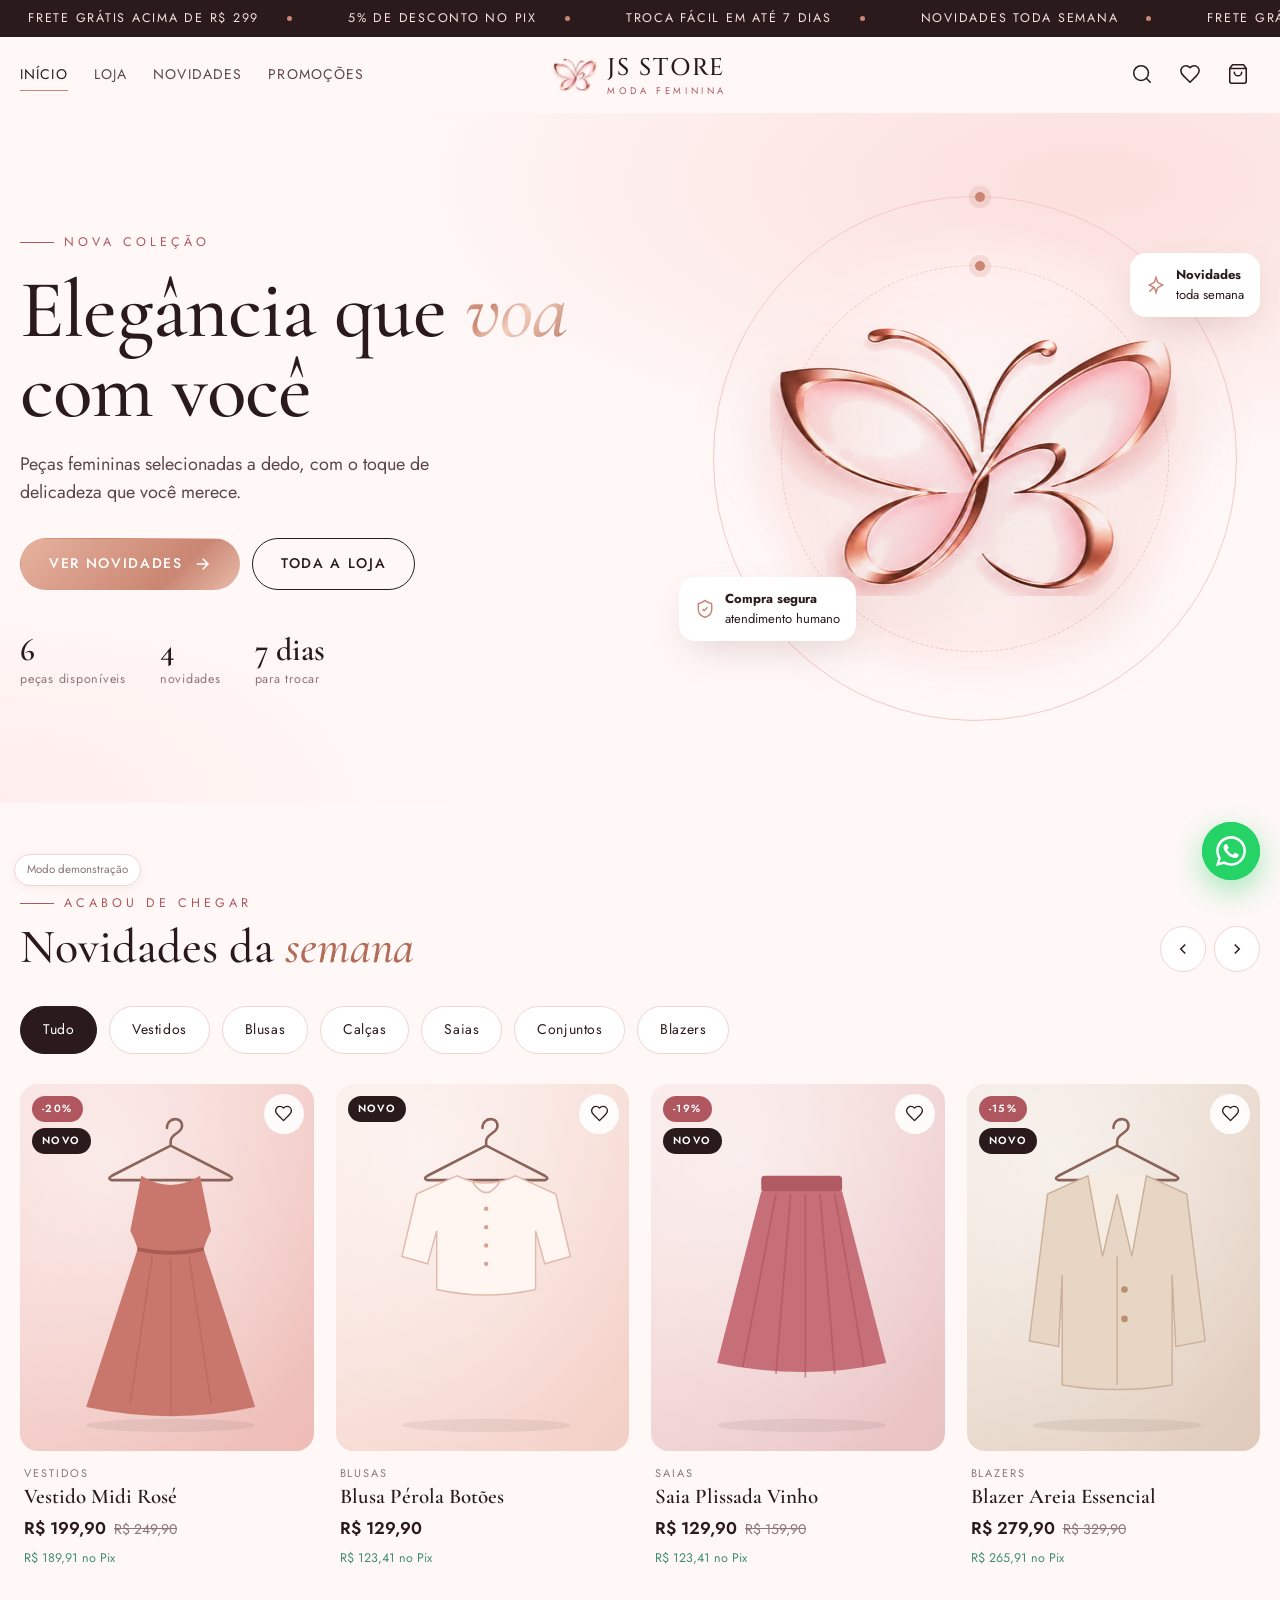
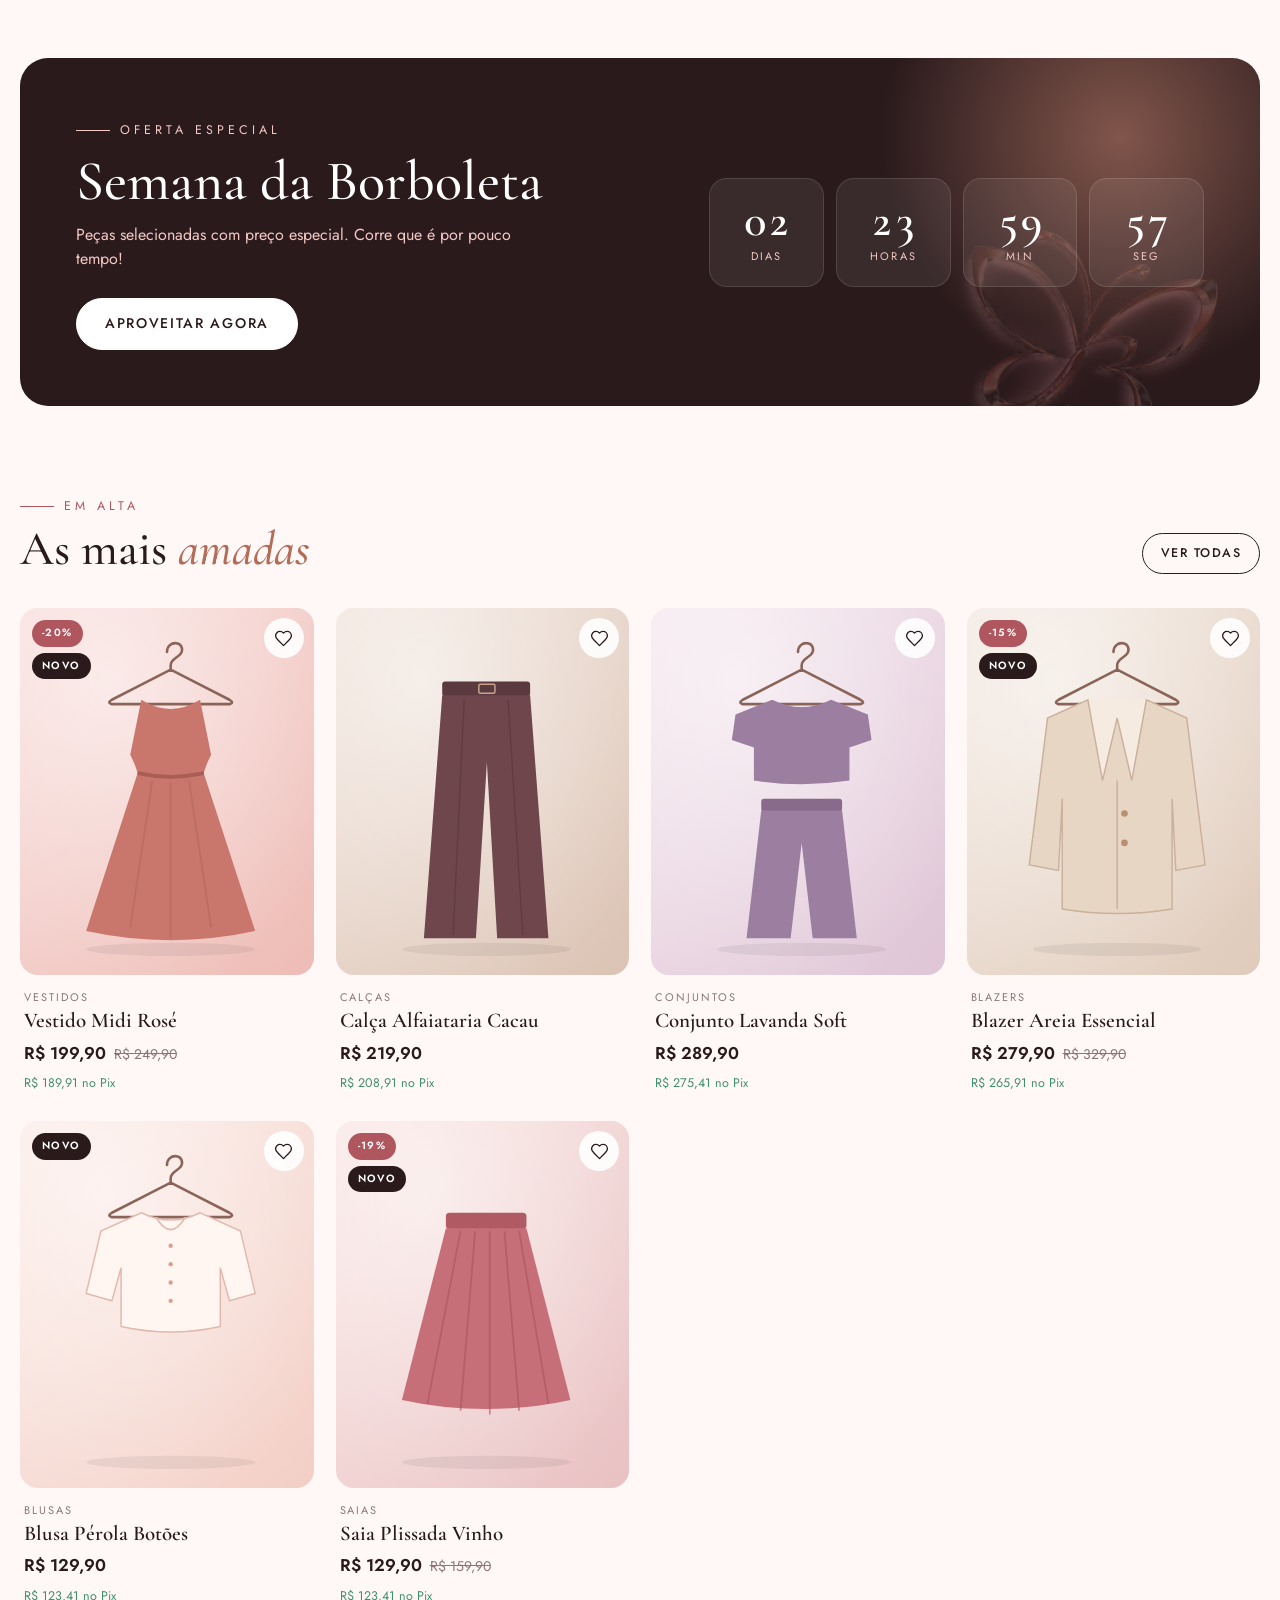
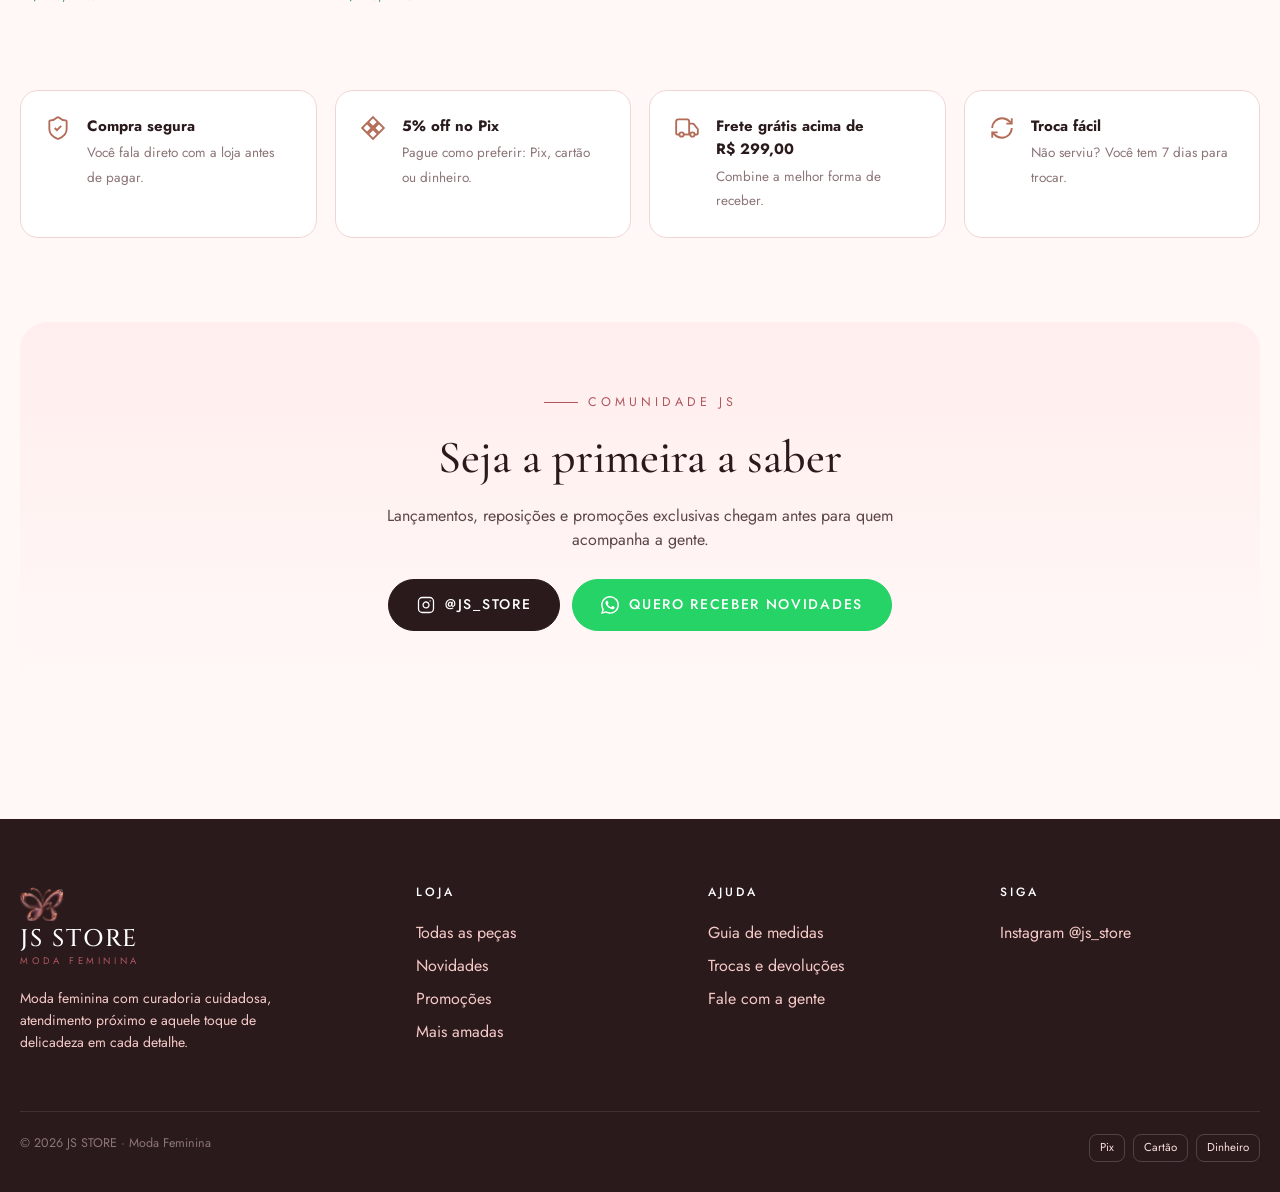
==== index.html @ 4245b1fd "JS STORE: loja, carrinho com pedido no WhatsApp e painel administrativo Co-Authored-By: Claude Opus " ====
<!doctype html>
<html lang="pt-BR">
<head>
<meta charset="utf-8">
<meta name="viewport" content="width=device-width, initial-scale=1, viewport-fit=cover">
<title>JS STORE · Moda Feminina</title>
<meta name="description" content="JS STORE — moda feminina com curadoria, novidades toda semana e atendimento pelo WhatsApp.">
<meta name="theme-color" content="#fff8f7">
<link rel="icon" type="image/png" href="/assets/img/favicon.png">
<link rel="apple-touch-icon" href="/assets/img/apple-touch-icon.png">
<meta property="og:title" content="JS STORE · Moda Feminina">
<meta property="og:description" content="Elegância que voa com você. Novidades toda semana.">
<meta property="og:image" content="/assets/img/og.jpg">
<link rel="preconnect" href="https://fonts.googleapis.com">
<link rel="preconnect" href="https://fonts.gstatic.com" crossorigin>
<link rel="stylesheet" href="https://fonts.googleapis.com/css2?family=Cinzel:wght@500;600&family=Cormorant+Garamond:ital,wght@0,500;0,600;1,500;1,600&family=Jost:wght@400;500;600&display=swap">
<link rel="stylesheet" href="/assets/css/style.css">
</head>
<body>
<div id="site-header"></div>

<main>
  <!-- HERO -->
  <section class="hero">
    <div class="wrap hero-in">
      <div class="reveal">
        <span class="eyebrow">Nova coleção</span>
        <h1 id="hero-title">Elegância que <em>voa</em> com você</h1>
        <p id="hero-sub">Peças femininas selecionadas a dedo, com o toque de delicadeza que você merece.</p>
        <div class="hero-cta">
          <a class="btn btn-gold" href="/loja?f=novidades">Ver novidades <svg viewBox="0 0 24 24" fill="none" stroke="currentColor" stroke-width="2"><path d="M5 12h14M13 5l7 7-7 7"/></svg></a>
          <a class="btn btn-ghost" href="/loja">Toda a loja</a>
        </div>
        <div class="hero-stats">
          <div><b id="stat-pecas">—</b><span>peças disponíveis</span></div>
          <div><b id="stat-novas">—</b><span>novidades</span></div>
          <div><b>7 dias</b><span>para trocar</span></div>
        </div>
      </div>
      <div class="hero-art reveal" aria-hidden="true">
        <div class="halo"></div><div class="ring"></div><div class="ring r2"></div>
        <img class="bfly" src="/assets/img/butterfly.webp" alt="" width="360" height="275">
        <div class="chip c1"><svg viewBox="0 0 24 24" fill="none" stroke="currentColor" stroke-width="1.8"><path d="M20 13c0 5-3.5 7.5-7.66 8.95a1 1 0 0 1-.67-.01C7.5 20.5 4 18 4 13V6a1 1 0 0 1 1-1c2 0 4.5-1.2 6.24-2.72a1.17 1.17 0 0 1 1.52 0C14.51 3.81 17 5 19 5a1 1 0 0 1 1 1z"/><path d="m9 12 2 2 4-4"/></svg><span><b>Compra segura</b><br>atendimento humano</span></div>
        <div class="chip c2"><svg viewBox="0 0 24 24" fill="none" stroke="currentColor" stroke-width="1.8"><path d="M9.94 14.06 4 20M12 3l1.9 5.8L20 12l-6.1 3.2L12 21l-1.9-5.8L4 12l6.1-3.2Z"/></svg><span><b>Novidades</b><br>toda semana</span></div>
      </div>
    </div>
  </section>

  <!-- CATEGORIAS + NOVIDADES -->
  <section class="section">
    <div class="wrap">
      <div class="section-head reveal">
        <div><span class="eyebrow">Acabou de chegar</span><h2>Novidades da <em>semana</em></h2></div>
        <div class="rail-nav"><button data-rail="-1" aria-label="Anterior"><svg viewBox="0 0 24 24" fill="none" stroke="currentColor" stroke-width="2"><path d="m15 18-6-6 6-6"/></svg></button><button data-rail="1" aria-label="Próximo"><svg viewBox="0 0 24 24" fill="none" stroke="currentColor" stroke-width="2"><path d="m9 18 6-6-6-6"/></svg></button></div>
      </div>
      <div class="cats reveal" id="cats" style="margin-bottom:26px"></div>
      <div class="rail" id="rail-new"></div>
    </div>
  </section>

  <!-- PROMO COM CONTAGEM -->
  <section class="wrap" id="promo-wrap">
    <div class="promo reveal">
      <img class="bfly-bg" src="/assets/img/butterfly.webp" alt="" aria-hidden="true">
      <div>
        <span class="eyebrow">Oferta especial</span>
        <h2 id="promo-title">Semana da Borboleta</h2>
        <p id="promo-text">Peças selecionadas com preço especial.</p>
        <a class="btn btn-light" href="/loja?f=promo">Aproveitar agora</a>
      </div>
      <div class="countdown" id="countdown" aria-live="off">
        <div><b data-cd="d">00</b><span>dias</span></div>
        <div><b data-cd="h">00</b><span>horas</span></div>
        <div><b data-cd="m">00</b><span>min</span></div>
        <div><b data-cd="s">00</b><span>seg</span></div>
      </div>
    </div>
  </section>

  <!-- MAIS AMADAS -->
  <section class="section">
    <div class="wrap">
      <div class="section-head reveal">
        <div><span class="eyebrow">Em alta</span><h2>As mais <em>amadas</em></h2></div>
        <a class="btn btn-ghost btn-sm" href="/loja?f=destaque">Ver todas</a>
      </div>
      <div class="grid" id="grid-hot"></div>
    </div>
  </section>

  <!-- CONFIANÇA -->
  <section class="wrap">
    <div class="trust">
      <div class="reveal"><svg viewBox="0 0 24 24" fill="none" stroke="currentColor" stroke-width="1.7"><path d="M20 13c0 5-3.5 7.5-7.66 8.95a1 1 0 0 1-.67-.01C7.5 20.5 4 18 4 13V6a1 1 0 0 1 1-1c2 0 4.5-1.2 6.24-2.72a1.17 1.17 0 0 1 1.52 0C14.51 3.81 17 5 19 5a1 1 0 0 1 1 1z"/><path d="m9 12 2 2 4-4"/></svg><p style="margin:0"><b>Compra segura</b><span>Você fala direto com a loja antes de pagar.</span></p></div>
      <div class="reveal"><svg viewBox="0 0 24 24" fill="none" stroke="currentColor" stroke-width="1.7"><path d="m12 2 4.5 4.5-4.5 4.5-4.5-4.5z"/><path d="m12 13 4.5 4.5L12 22l-4.5-4.5z"/><path d="m2 12 4.5-4.5L11 12l-4.5 4.5z"/><path d="m13 12 4.5-4.5L22 12l-4.5 4.5z"/></svg><p style="margin:0"><b id="trust-pix">Desconto no Pix</b><span>Pague como preferir: Pix, cartão ou dinheiro.</span></p></div>
      <div class="reveal"><svg viewBox="0 0 24 24" fill="none" stroke="currentColor" stroke-width="1.7"><path d="M14 18V6a2 2 0 0 0-2-2H4a2 2 0 0 0-2 2v11a1 1 0 0 0 1 1h2"/><path d="M15 18H9"/><path d="M19 18h2a1 1 0 0 0 1-1v-3.65a1 1 0 0 0-.22-.62l-3.48-4.35A1 1 0 0 0 17.52 8H14"/><circle cx="17" cy="18" r="2"/><circle cx="7" cy="18" r="2"/></svg><p style="margin:0"><b id="trust-ship">Entrega ou retirada</b><span>Combine a melhor forma de receber.</span></p></div>
      <div class="reveal"><svg viewBox="0 0 24 24" fill="none" stroke="currentColor" stroke-width="1.7"><path d="M3 12a9 9 0 0 1 9-9 9.75 9.75 0 0 1 6.74 2.74L21 8"/><path d="M21 3v5h-5"/><path d="M21 12a9 9 0 0 1-9 9 9.75 9.75 0 0 1-6.74-2.74L3 16"/><path d="M8 16H3v5"/></svg><p style="margin:0"><b>Troca fácil</b><span>Não serviu? Você tem 7 dias para trocar.</span></p></div>
    </div>
  </section>

  <!-- VISTOS RECENTEMENTE -->
  <section class="section hidden" id="recent-wrap">
    <div class="wrap">
      <div class="section-head reveal"><div><span class="eyebrow">Pra você</span><h2>Vistos <em>recentemente</em></h2></div></div>
      <div class="rail" id="rail-recent"></div>
    </div>
  </section>

  <!-- COMUNIDADE -->
  <section class="section">
    <div class="wrap">
      <div class="community reveal">
        <span class="eyebrow">Comunidade JS</span>
        <h2>Seja a primeira a saber</h2>
        <p>Lançamentos, reposições e promoções exclusivas chegam antes para quem acompanha a gente.</p>
        <div class="row" id="community-btns"></div>
      </div>
    </div>
  </section>
</main>

<div id="site-footer"></div>
<script type="module" src="/assets/js/home.js"></script>
</body>
</html>
---- assets/css/style.css ----
/* =============================================================
   JS STORE — Moda Feminina
   Paleta tirada da logo: blush, rose gold, vinho e cacau
   ============================================================= */
:root {
  --blush-50: #fff8f7;
  --blush-100: #ffeeed;
  --blush-200: #fbdedc;
  --blush-300: #f5c9c6;
  --rose: #c98672;          /* rose gold */
  --rose-600: #b26c58;
  --rose-700: #93533f;
  --wine: #b0565f;          /* "MODA FEMININA" */
  --ink: #2a1a1c;           /* letras da logo */
  --ink-2: #5c4648;
  --ink-3: #8c7577;
  --line: #f0d6d3;
  --white: #fff;
  --ok: #3f8f6b;
  --warn: #c7822c;
  --gold-grad: linear-gradient(135deg, #e7b29f 0%, #c98672 35%, #f3cdbd 55%, #b26c58 100%);
  --shadow-sm: 0 2px 10px rgba(122, 64, 54, .07);
  --shadow: 0 14px 40px -12px rgba(122, 64, 54, .25);
  --radius: 18px;
  --serif: "Cinzel", "Trajan Pro", Georgia, serif;
  --display: "Cormorant Garamond", Georgia, serif;
  --sans: "Jost", system-ui, -apple-system, "Segoe UI", sans-serif;
  --wrap: 1240px;
}

* { box-sizing: border-box; }
html { scroll-behavior: smooth; -webkit-text-size-adjust: 100%; }
body {
  margin: 0; font-family: var(--sans); color: var(--ink); background: var(--blush-50);
  font-size: 16px; line-height: 1.55; -webkit-font-smoothing: antialiased; overflow-x: hidden;
}
img { max-width: 100%; display: block; }
a { color: inherit; text-decoration: none; }
button, input, select, textarea { font: inherit; color: inherit; }
button { cursor: pointer; }
:focus-visible { outline: 2px solid var(--rose); outline-offset: 3px; border-radius: 6px; }
.wrap { width: min(var(--wrap), 100% - 32px); margin-inline: auto; }
.sr-only { position: absolute; width: 1px; height: 1px; overflow: hidden; clip: rect(0 0 0 0); }
.muted { color: var(--ink-3); }
.hidden { display: none !important; }

/* ---------- Faixa de avisos ---------- */
.topbar { background: var(--ink); color: var(--blush-200); font-size: 12.5px; letter-spacing: .14em; text-transform: uppercase; overflow: hidden; }
.marquee { display: flex; width: max-content; animation: marquee 32s linear infinite; }
.marquee span { padding: 9px 28px; white-space: nowrap; display: inline-flex; align-items: center; gap: 28px; }
.marquee span::after { content: ""; width: 5px; height: 5px; border-radius: 50%; background: var(--rose); }
.topbar:hover .marquee { animation-play-state: paused; }
@keyframes marquee { to { transform: translateX(-50%); } }

/* ---------- Cabeçalho ---------- */
.header { position: sticky; top: 0; z-index: 40; background: rgba(255, 248, 247, .82); backdrop-filter: saturate(1.4) blur(14px); -webkit-backdrop-filter: saturate(1.4) blur(14px); border-bottom: 1px solid transparent; transition: border-color .3s, box-shadow .3s; }
.header.scrolled { border-color: var(--line); box-shadow: var(--shadow-sm); }
.header-in { display: grid; grid-template-columns: 1fr auto 1fr; align-items: center; height: 74px; gap: 16px; }
.brand { display: flex; align-items: center; gap: 10px; justify-self: center; }
.brand img { width: 44px; height: auto; transition: transform .6s cubic-bezier(.2, .9, .3, 1.4); }
.brand:hover img { transform: rotate(-8deg) scale(1.08); }
.brand b { white-space: nowrap; font-family: var(--serif); font-weight: 500; font-size: 24px; letter-spacing: .08em; }
.brand small { display: block; font-size: 9.5px; letter-spacing: .38em; color: var(--wine); margin-top: -4px; }
.nav { display: flex; gap: 26px; font-size: 14px; letter-spacing: .08em; text-transform: uppercase; }
.nav a { position: relative; padding: 6px 0; color: var(--ink-2); transition: color .2s; }
.nav a::after { content: ""; position: absolute; left: 0; right: 0; bottom: 0; height: 1.5px; background: var(--rose); transform: scaleX(0); transform-origin: right; transition: transform .35s; }
.nav a:hover, .nav a.active { color: var(--ink); }
.nav a:hover::after, .nav a.active::after { transform: scaleX(1); transform-origin: left; }
.actions { display: flex; justify-content: flex-end; gap: 4px; }
.icon-btn { position: relative; width: 44px; height: 44px; border-radius: 50%; border: 0; background: transparent; display: grid; place-items: center; transition: background .2s, transform .2s; }
.icon-btn:hover { background: var(--blush-100); }
.icon-btn:active { transform: scale(.92); }
.icon-btn svg { width: 22px; height: 22px; }
.badge { position: absolute; top: 4px; right: 3px; min-width: 18px; height: 18px; padding: 0 5px; border-radius: 9px; background: var(--wine); color: #fff; font-size: 11px; font-weight: 600; display: grid; place-items: center; transform: scale(0); transition: transform .3s cubic-bezier(.2, .9, .3, 1.6); }
.badge.on { transform: scale(1); }
.badge.bump { animation: bump .5s; }
@keyframes bump { 40% { transform: scale(1.45); } }
.menu-btn { display: none; }

/* busca */
.search-bar { overflow: hidden; max-height: 0; transition: max-height .35s ease; border-top: 1px solid transparent; }
.search-bar.open { max-height: 90px; border-color: var(--line); }
.search-bar form { display: flex; gap: 10px; padding: 14px 0; }
.search-bar input { flex: 1; }

/* ---------- Botões ---------- */
.btn { --bg: var(--ink); --fg: #fff; position: relative; overflow: hidden; display: inline-flex; align-items: center; justify-content: center; gap: 10px; padding: 14px 28px; border-radius: 999px; border: 1.5px solid var(--bg); background: var(--bg); color: var(--fg); font-size: 14px; font-weight: 500; letter-spacing: .12em; text-transform: uppercase; transition: transform .2s, box-shadow .3s, background .3s, color .3s; isolation: isolate; white-space: nowrap; }
.btn::before { content: ""; position: absolute; inset: 0; background: linear-gradient(110deg, transparent 30%, rgba(255, 255, 255, .45) 50%, transparent 70%); transform: translateX(-120%); transition: transform .8s; z-index: -1; }
.btn:hover::before { transform: translateX(120%); }
.btn:hover { transform: translateY(-2px); box-shadow: var(--shadow); }
.btn:active { transform: translateY(0) scale(.98); }
.btn svg { width: 18px; height: 18px; }
.btn-gold { --bg: var(--rose); background: var(--gold-grad); background-size: 200% 200%; border-color: transparent; animation: shine 6s ease infinite; }
@keyframes shine { 50% { background-position: 100% 100%; } }
.btn-ghost { --bg: transparent; --fg: var(--ink); border-color: var(--ink); }
.btn-ghost:hover { background: var(--ink); color: #fff; }
.btn-light { --bg: #fff; --fg: var(--ink); border-color: #fff; }
.btn-wa { --bg: #25d366; --fg: #fff; }
.btn-block { width: 100%; }
.btn-sm { padding: 10px 18px; font-size: 12.5px; }
.btn[disabled] { opacity: .5; pointer-events: none; }
.link { color: var(--wine); border-bottom: 1px solid currentColor; }

/* ---------- Campos ---------- */
.input, .select, .textarea { width: 100%; padding: 13px 16px; border-radius: 14px; border: 1.5px solid var(--line); background: #fff; transition: border-color .2s, box-shadow .2s; }
.input:focus, .select:focus, .textarea:focus { outline: 0; border-color: var(--rose); box-shadow: 0 0 0 4px rgba(201, 134, 114, .15); }
.textarea { min-height: 90px; resize: vertical; }
.field { display: grid; gap: 6px; margin-bottom: 14px; }
.field label { font-size: 13px; color: var(--ink-2); font-weight: 500; }

/* ---------- Hero ---------- */
.hero { position: relative; overflow: hidden; background: radial-gradient(1200px 500px at 85% 10%, var(--blush-200), transparent 60%), radial-gradient(800px 400px at 0% 100%, var(--blush-100), transparent 60%), var(--blush-50); }
.hero-in { display: grid; grid-template-columns: 1.05fr .95fr; align-items: center; gap: 40px; min-height: min(78vh, 680px); padding: 60px 0; }
.eyebrow { display: inline-flex; align-items: center; gap: 10px; font-size: 12.5px; letter-spacing: .32em; text-transform: uppercase; color: var(--wine); }
.eyebrow::before { content: ""; width: 34px; height: 1px; background: currentColor; }
.hero h1 { font-family: var(--display); font-weight: 500; font-size: clamp(44px, 6.4vw, 84px); line-height: .98; margin: 18px 0 20px; letter-spacing: -.01em; }
.hero h1 em { font-style: italic; background: var(--gold-grad); -webkit-background-clip: text; background-clip: text; color: transparent; }
.hero p { font-size: 18px; color: var(--ink-2); max-width: 470px; margin: 0 0 32px; }
.hero-cta { display: flex; gap: 12px; flex-wrap: wrap; }
.hero-stats { display: flex; gap: 34px; margin-top: 44px; }
.hero-stats b { display: block; font-family: var(--display); font-size: 32px; font-weight: 600; line-height: 1; }
.hero-stats span { font-size: 12.5px; color: var(--ink-3); letter-spacing: .06em; }
.hero-art { position: relative; aspect-ratio: 1; display: grid; place-items: center; }
.hero-art .halo { position: absolute; inset: 8%; border-radius: 50%; background: radial-gradient(circle, #fff 0%, var(--blush-100) 55%, transparent 70%); }
.hero-art .ring { position: absolute; inset: 4%; border: 1px solid var(--blush-300); border-radius: 50%; animation: spin 40s linear infinite; }
.hero-art .ring::before { content: ""; position: absolute; top: -5px; left: 50%; width: 10px; height: 10px; border-radius: 50%; background: var(--rose); box-shadow: 0 0 0 6px rgba(201, 134, 114, .18); }
.hero-art .ring.r2 { inset: 16%; animation-duration: 28s; animation-direction: reverse; border-style: dashed; }
@keyframes spin { to { transform: rotate(360deg); } }
.hero-art .bfly { position: relative; width: 72%; filter: drop-shadow(0 30px 40px rgba(147, 83, 63, .25)); animation: float 6s ease-in-out infinite; }
@keyframes float { 50% { transform: translateY(-16px) rotate(-2deg); } }
.hero-art .chip { position: absolute; background: #fff; border-radius: 16px; padding: 12px 16px; box-shadow: var(--shadow); font-size: 13px; display: flex; gap: 10px; align-items: center; animation: float 7s ease-in-out infinite; }
.hero-art .chip svg { width: 20px; height: 20px; color: var(--rose); }
.hero-art .chip.c1 { left: -2%; bottom: 18%; animation-delay: -2s; }
.hero-art .chip.c2 { right: 0; top: 14%; animation-delay: -4s; }

/* ---------- Seções ---------- */
.section { padding: 84px 0; }
.section-head { display: flex; align-items: end; justify-content: space-between; gap: 20px; margin-bottom: 34px; }
.section-head h2 { font-family: var(--display); font-size: clamp(32px, 4vw, 48px); font-weight: 500; line-height: 1.05; margin: 8px 0 0; }
.section-head h2 em { color: var(--rose-600); }

/* categorias */
.cats { display: flex; gap: 12px; overflow-x: auto; scrollbar-width: none; padding-bottom: 4px; }
.cats::-webkit-scrollbar { display: none; }
.cat { flex: 0 0 auto; padding: 12px 22px; border-radius: 999px; border: 1.5px solid var(--line); background: #fff; font-size: 14px; letter-spacing: .04em; transition: all .25s; }
.cat:hover { border-color: var(--rose); color: var(--rose-700); transform: translateY(-2px); }
.cat.active { background: var(--ink); border-color: var(--ink); color: #fff; }

/* ---------- Cards de produto ---------- */
.grid { display: grid; grid-template-columns: repeat(4, 1fr); gap: 28px 22px; }
.rail { display: grid; grid-auto-flow: column; grid-auto-columns: calc((100% - 66px) / 4); gap: 22px; overflow-x: auto; scroll-snap-type: x mandatory; scrollbar-width: none; padding-bottom: 6px; }
.rail::-webkit-scrollbar { display: none; }
.rail > * { scroll-snap-align: start; }
.rail-nav { display: flex; gap: 8px; }
.rail-nav button { width: 46px; height: 46px; border-radius: 50%; border: 1.5px solid var(--line); background: #fff; display: grid; place-items: center; transition: all .2s; }
.rail-nav button:hover { border-color: var(--ink); background: var(--ink); color: #fff; }
.rail-nav svg { width: 18px; height: 18px; }

.card { position: relative; display: flex; flex-direction: column; }
.card-media { position: relative; aspect-ratio: 4/5; border-radius: var(--radius); overflow: hidden; background: var(--blush-100); }
.card-media img { width: 100%; height: 100%; object-fit: cover; transition: transform .8s cubic-bezier(.2, .7, .2, 1), opacity .5s; }
.card-media img.alt { position: absolute; inset: 0; opacity: 0; }
.card:hover .card-media img { transform: scale(1.06); }
.card:hover .card-media img.alt { opacity: 1; }
.tags { position: absolute; top: 12px; left: 12px; display: flex; flex-direction: column; gap: 6px; align-items: flex-start; z-index: 2; }
.tag { font-size: 10.5px; letter-spacing: .14em; text-transform: uppercase; padding: 5px 10px; border-radius: 999px; background: #fff; color: var(--ink); font-weight: 600; }
.tag.sale { background: var(--wine); color: #fff; }
.tag.new { background: var(--ink); color: #fff; }
.tag.low { background: #fff3e6; color: var(--warn); }
.tag.out { background: #eee; color: #777; }
.fav { position: absolute; top: 10px; right: 10px; z-index: 2; width: 40px; height: 40px; border-radius: 50%; border: 0; background: rgba(255, 255, 255, .9); display: grid; place-items: center; transition: transform .25s; }
.fav svg { width: 19px; height: 19px; transition: fill .2s, color .2s; }
.fav:hover { transform: scale(1.1); }
.fav.on svg { fill: var(--wine); color: var(--wine); }
.fav.pop { animation: bump .45s; }
.quick { position: absolute; left: 12px; right: 12px; bottom: 12px; z-index: 2; background: rgba(255, 255, 255, .94); backdrop-filter: blur(8px); border-radius: 14px; padding: 10px; transform: translateY(calc(100% + 14px)); transition: transform .4s cubic-bezier(.2, .8, .2, 1); }
.card:hover .quick, .card:focus-within .quick { transform: none; }
.quick p { margin: 0 0 8px; font-size: 11px; letter-spacing: .14em; text-transform: uppercase; color: var(--ink-3); text-align: center; }
.sizes { display: flex; flex-wrap: wrap; gap: 6px; justify-content: center; }
.size { min-width: 38px; height: 34px; padding: 0 8px; border-radius: 10px; border: 1.5px solid var(--line); background: #fff; font-size: 13px; font-weight: 500; transition: all .18s; }
.size:hover:not([disabled]) { border-color: var(--ink); }
.size.sel { background: var(--ink); border-color: var(--ink); color: #fff; }
.size[disabled] { opacity: .35; text-decoration: line-through; cursor: not-allowed; }
.card-body { padding: 14px 4px 0; }
.card-cat { font-size: 11px; letter-spacing: .18em; text-transform: uppercase; color: var(--ink-3); }
.card-title { font-family: var(--display); font-size: 21px; font-weight: 600; line-height: 1.15; margin: 3px 0 6px; }
.price { display: flex; align-items: baseline; gap: 8px; flex-wrap: wrap; }
.price b { font-size: 17px; font-weight: 600; }
.price s { color: var(--ink-3); font-size: 14px; }
.price .pix { width: 100%; font-size: 12.5px; color: var(--ok); }

/* esqueleto de carregamento */
.skel { background: linear-gradient(90deg, var(--blush-100) 25%, var(--blush-200) 50%, var(--blush-100) 75%); background-size: 200% 100%; animation: skel 1.3s infinite; border-radius: 10px; }
@keyframes skel { to { background-position: -200% 0; } }

/* ---------- Banner promocional com contagem ---------- */
.promo { position: relative; overflow: hidden; border-radius: 28px; background: var(--ink); color: #fff; padding: 56px; display: grid; grid-template-columns: 1.2fr 1fr; gap: 40px; align-items: center; }
.promo::before { content: ""; position: absolute; width: 520px; height: 520px; right: -120px; top: -180px; border-radius: 50%; background: radial-gradient(circle, rgba(201, 134, 114, .55), transparent 65%); }
.promo .bfly-bg { position: absolute; right: 4%; bottom: -30px; width: 260px; opacity: .22; transform: rotate(14deg); }
.promo h2 { font-family: var(--display); font-weight: 500; font-size: clamp(34px, 4.4vw, 56px); line-height: 1; margin: 12px 0 14px; position: relative; }
.promo p { color: var(--blush-300); margin: 0 0 26px; max-width: 440px; position: relative; }
.promo .eyebrow { color: var(--blush-300); }
.countdown { display: flex; gap: 12px; position: relative; }
.countdown div { flex: 1; background: rgba(255, 255, 255, .07); border: 1px solid rgba(255, 255, 255, .12); border-radius: 18px; padding: 18px 8px; text-align: center; }
.countdown b { display: block; font-family: var(--display); font-size: 46px; font-weight: 600; line-height: 1; font-variant-numeric: tabular-nums; }
.countdown span { font-size: 11px; letter-spacing: .2em; text-transform: uppercase; color: var(--blush-300); }

/* ---------- Faixa de confiança ---------- */
.trust { display: grid; grid-template-columns: repeat(4, 1fr); gap: 18px; }
.trust div { background: #fff; border: 1px solid var(--line); border-radius: var(--radius); padding: 24px; display: flex; gap: 16px; align-items: flex-start; transition: transform .3s, box-shadow .3s; }
.trust div:hover { transform: translateY(-4px); box-shadow: var(--shadow); }
.trust svg { flex: 0 0 auto; width: 26px; height: 26px; color: var(--rose-600); }
.trust b { display: block; font-size: 15px; margin-bottom: 2px; }
.trust span { font-size: 13.5px; color: var(--ink-3); }

/* ---------- Comunidade / Instagram ---------- */
.community { text-align: center; background: linear-gradient(180deg, var(--blush-100), var(--blush-50)); border-radius: 28px; padding: 64px 24px; }
.community h2 { font-family: var(--display); font-size: clamp(32px, 4vw, 46px); font-weight: 500; margin: 10px 0 10px; }
.community p { color: var(--ink-2); max-width: 520px; margin: 0 auto 26px; }
.community .row { display: flex; gap: 12px; justify-content: center; flex-wrap: wrap; }

/* ---------- Rodapé ---------- */
.footer { background: var(--ink); color: var(--blush-200); padding: 64px 0 30px; margin-top: 40px; }
.footer-grid { display: grid; grid-template-columns: 1.4fr 1fr 1fr 1fr; gap: 32px; }
.footer h4 { font-size: 12px; letter-spacing: .24em; text-transform: uppercase; color: #fff; margin: 0 0 16px; font-weight: 500; }
.footer a { display: block; padding: 4px 0; color: var(--blush-300); transition: color .2s; }
.footer a:hover { color: #fff; }
.footer .brand { justify-self: start; }
.footer .brand b { color: #fff; }
.footer p { font-size: 14px; color: var(--blush-300); max-width: 300px; }
.footer-bottom { border-top: 1px solid rgba(255, 255, 255, .1); margin-top: 44px; padding-top: 22px; display: flex; justify-content: space-between; gap: 16px; font-size: 12.5px; color: var(--ink-3); flex-wrap: wrap; }
.pay { display: flex; gap: 8px; flex-wrap: wrap; }
.pay span { border: 1px solid rgba(255, 255, 255, .18); border-radius: 8px; padding: 4px 10px; font-size: 11.5px; color: var(--blush-200); }

/* ---------- Gaveta (carrinho / favoritos) ---------- */
.overlay { position: fixed; inset: 0; background: rgba(42, 26, 28, .45); backdrop-filter: blur(3px); opacity: 0; pointer-events: none; transition: opacity .3s; z-index: 80; }
.overlay.open { opacity: 1; pointer-events: auto; }
.drawer { position: fixed; top: 0; right: 0; bottom: 0; width: min(440px, 100%); background: var(--blush-50); z-index: 90; transform: translateX(100%); transition: transform .45s cubic-bezier(.2, .8, .2, 1); display: flex; flex-direction: column; visibility: hidden; }
.drawer.open { box-shadow: -20px 0 60px rgba(42, 26, 28, .2); visibility: visible; }
.drawer.open { transform: none; }
.drawer { transition: transform .45s cubic-bezier(.2, .8, .2, 1), visibility .45s; }
.drawer-head { display: flex; align-items: center; justify-content: space-between; padding: 20px 22px; border-bottom: 1px solid var(--line); }
.drawer-head h3 { font-family: var(--display); font-size: 26px; font-weight: 600; margin: 0; }
.drawer-body { flex: 1; overflow-y: auto; padding: 8px 22px; }
.drawer-foot { padding: 18px 22px 22px; border-top: 1px solid var(--line); background: #fff; }
.ship-bar { margin-bottom: 14px; font-size: 13.5px; }
.ship-bar .bar { height: 6px; background: var(--blush-100); border-radius: 3px; overflow: hidden; margin-top: 8px; }
.ship-bar .bar i { display: block; height: 100%; background: var(--gold-grad); border-radius: 3px; transition: width .6s; }
.line-item { display: grid; grid-template-columns: 78px 1fr auto; gap: 14px; padding: 16px 0; border-bottom: 1px solid var(--line); animation: slideIn .35s; }
@keyframes slideIn { from { opacity: 0; transform: translateX(20px); } }
.line-item img { width: 78px; aspect-ratio: 4/5; object-fit: cover; border-radius: 12px; background: var(--blush-100); }
.line-item h5 { font-family: var(--display); font-size: 18px; margin: 0 0 2px; font-weight: 600; line-height: 1.15; }
.line-item small { color: var(--ink-3); display: block; }
.qty { display: inline-flex; align-items: center; border: 1.5px solid var(--line); border-radius: 999px; margin-top: 8px; background: #fff; }
.qty button { width: 32px; height: 32px; border: 0; background: none; font-size: 17px; }
.qty span { min-width: 22px; text-align: center; font-size: 14px; }
.line-item .rm { border: 0; background: none; color: var(--ink-3); font-size: 12.5px; text-decoration: underline; padding: 0; margin-top: 6px; }
.totals { display: flex; justify-content: space-between; font-size: 15px; margin-bottom: 4px; }
.totals.big { font-size: 20px; font-weight: 600; margin: 8px 0 14px; }
.empty { text-align: center; padding: 60px 10px; color: var(--ink-3); }
.empty img { width: 90px; margin: 0 auto 14px; opacity: .8; }

/* ---------- Modal ---------- */
.modal { position: fixed; inset: 0; z-index: 100; display: grid; place-items: center; padding: 16px; pointer-events: none; }
.modal-box { position: relative; width: min(520px, 100%); max-height: calc(100vh - 32px); overflow-y: auto; background: var(--blush-50); border-radius: 24px; padding: 30px; box-shadow: var(--shadow); opacity: 0; transform: translateY(20px) scale(.97); transition: all .35s cubic-bezier(.2, .8, .2, 1); }
.modal.open { pointer-events: auto; }
.modal.open .modal-box { opacity: 1; transform: none; }
.modal-box h3 { font-family: var(--display); font-size: 30px; font-weight: 600; margin: 0 0 6px; }
.modal-close { position: absolute; top: 14px; right: 14px; }
.opts { display: flex; gap: 8px; flex-wrap: wrap; }
.opt { padding: 10px 16px; border-radius: 12px; border: 1.5px solid var(--line); background: #fff; font-size: 14px; transition: all .2s; }
.opt.sel { border-color: var(--ink); background: var(--ink); color: #fff; }
table.sizes-table { width: 100%; border-collapse: collapse; font-size: 14px; margin-top: 12px; }
.sizes-table th, .sizes-table td { padding: 10px 8px; text-align: center; border-bottom: 1px solid var(--line); }
.sizes-table th { font-weight: 600; background: var(--blush-100); }

/* ---------- Toast ---------- */
.toasts { position: fixed; left: 50%; bottom: 24px; transform: translateX(-50%); z-index: 120; display: grid; gap: 8px; width: min(420px, calc(100% - 32px)); }
.toast { display: flex; gap: 12px; align-items: center; background: var(--ink); color: #fff; padding: 14px 18px; border-radius: 16px; box-shadow: var(--shadow); font-size: 14.5px; animation: toastIn .4s cubic-bezier(.2, .9, .3, 1.3); }
.toast img { width: 40px; height: 50px; object-fit: cover; border-radius: 8px; }
.toast a { margin-left: auto; color: var(--blush-300); text-decoration: underline; white-space: nowrap; }
.toast.err { background: #8e2f3a; }
.toast.out { animation: toastOut .3s forwards; }
@keyframes toastIn { from { opacity: 0; transform: translateY(20px) scale(.95); } }
@keyframes toastOut { to { opacity: 0; transform: translateY(10px); } }

/* ---------- WhatsApp flutuante ---------- */
.wa-float { position: fixed; right: 20px; bottom: 20px; z-index: 50; width: 58px; height: 58px; border-radius: 50%; background: #25d366; color: #fff; display: grid; place-items: center; box-shadow: 0 10px 30px rgba(37, 211, 102, .45); transition: transform .3s; }
.wa-float::before { content: ""; position: absolute; inset: 0; border-radius: 50%; background: #25d366; animation: ping 2.4s infinite; z-index: -1; }
@keyframes ping { 70%, 100% { transform: scale(1.6); opacity: 0; } }
.wa-float:hover { transform: scale(1.08) rotate(-6deg); }
.wa-float svg { width: 30px; height: 30px; }

/* ---------- Página do produto ---------- */
.crumbs { font-size: 13px; color: var(--ink-3); padding: 22px 0; display: flex; gap: 8px; flex-wrap: wrap; }
.crumbs a:hover { color: var(--rose-700); }
.pdp { display: grid; grid-template-columns: 1.1fr .9fr; gap: 56px; align-items: start; padding-bottom: 60px; }
.gallery { display: grid; grid-template-columns: 84px 1fr; gap: 14px; position: sticky; top: 96px; }
.thumbs { display: grid; gap: 10px; align-content: start; }
.thumbs button { padding: 0; border: 2px solid transparent; border-radius: 12px; overflow: hidden; background: var(--blush-100); aspect-ratio: 4/5; transition: border-color .2s; }
.thumbs button.on { border-color: var(--ink); }
.thumbs img { width: 100%; height: 100%; object-fit: cover; }
.main-img { position: relative; aspect-ratio: 4/5; border-radius: 22px; overflow: hidden; background: var(--blush-100); cursor: zoom-in; }
.main-img img { width: 100%; height: 100%; object-fit: cover; transition: transform .2s; }
.main-img.zoom img { transform: scale(2); }
.pdp-info h1 { font-family: var(--display); font-size: clamp(34px, 3.6vw, 48px); font-weight: 500; line-height: 1.05; margin: 8px 0 14px; }
.pdp-info .price b { font-size: 28px; }
.pdp-info .price s { font-size: 18px; }
.pdp-info .price .pix { font-size: 14.5px; margin-top: 4px; }
.installments { font-size: 14px; color: var(--ink-2); margin-top: 4px; }
.pdp-block { padding: 22px 0; border-bottom: 1px solid var(--line); }
.pdp-block h6 { margin: 0 0 12px; font-size: 12.5px; letter-spacing: .2em; text-transform: uppercase; font-weight: 600; display: flex; justify-content: space-between; align-items: center; }
.pdp-block h6 button { border: 0; background: none; color: var(--wine); font-size: 12.5px; letter-spacing: .05em; text-transform: none; text-decoration: underline; font-weight: 500; }
.pdp .sizes { justify-content: flex-start; gap: 8px; }
.pdp .size { min-width: 52px; height: 46px; font-size: 15px; border-radius: 12px; }
.stock-note { font-size: 13.5px; margin-top: 10px; min-height: 20px; }
.stock-note.low { color: var(--warn); }
.buy-row { display: grid; grid-template-columns: auto 1fr auto; gap: 10px; align-items: stretch; margin-top: 18px; }
.buy-row .qty { margin: 0; }
.buy-row .qty button { width: 42px; height: 50px; }
.buy-row .fav { position: static; width: 52px; height: 52px; border: 1.5px solid var(--line); background: #fff; }
.perks { display: grid; gap: 12px; margin: 20px 0 0; padding: 0; list-style: none; font-size: 14px; color: var(--ink-2); }
.perks li { display: flex; gap: 10px; align-items: center; }
.perks svg { width: 19px; height: 19px; color: var(--rose-600); flex: 0 0 auto; }
details.acc { border-bottom: 1px solid var(--line); }
details.acc summary { list-style: none; cursor: pointer; padding: 18px 0; font-weight: 500; display: flex; justify-content: space-between; }
details.acc summary::after { content: "+"; font-size: 20px; transition: transform .3s; }
details.acc[open] summary::after { transform: rotate(45deg); }
details.acc p { margin: 0 0 18px; color: var(--ink-2); white-space: pre-line; }
.share-row { display: flex; gap: 10px; margin-top: 14px; }

/* ---------- Catálogo ---------- */
.shop-head { padding: 46px 0 26px; text-align: center; }
.shop-head h1 { font-family: var(--display); font-size: clamp(40px, 5vw, 64px); font-weight: 500; margin: 8px 0 6px; }
.toolbar { display: flex; gap: 12px; align-items: center; justify-content: space-between; flex-wrap: wrap; margin-bottom: 26px; }
.toolbar .left { display: flex; gap: 10px; flex-wrap: wrap; align-items: center; }
.pill-select { padding: 11px 38px 11px 18px; border-radius: 999px; border: 1.5px solid var(--line); background: #fff url("data:image/svg+xml,%3Csvg xmlns='http://www.w3.org/2000/svg' width='12' height='12' viewBox='0 0 24 24' fill='none' stroke='%232a1a1c' stroke-width='2'%3E%3Cpath d='m6 9 6 6 6-6'/%3E%3C/svg%3E") no-repeat right 14px center; appearance: none; font-size: 14px; }
.size-filter { display: flex; gap: 6px; flex-wrap: wrap; }
.count { font-size: 14px; color: var(--ink-3); }

/* ---------- Animação ao rolar ---------- */
.reveal { opacity: 0; transform: translateY(28px); transition: opacity .8s ease, transform .8s cubic-bezier(.2, .7, .2, 1); }
.reveal.in { opacity: 1; transform: none; }
@media (prefers-reduced-motion: reduce) {
  *, *::before, *::after { animation: none !important; transition: none !important; }
  .reveal { opacity: 1; transform: none; }
}

/* ---------- Menu mobile ---------- */
.mnav { visibility: hidden; position: fixed; inset: 0 auto 0 0; width: min(320px, 85%); background: var(--blush-50); z-index: 90; transform: translateX(-100%); transition: transform .4s cubic-bezier(.2, .8, .2, 1); padding: 24px; display: flex; flex-direction: column; gap: 4px; }
.mnav.open { transform: none; visibility: visible; }
.mnav a { font-family: var(--display); font-size: 28px; padding: 8px 0; border-bottom: 1px solid var(--line); }
.mnav .brand { justify-self: start; margin-bottom: 18px; }

/* ---------- Responsivo ---------- */
@media (max-width: 1024px) {
  .grid { grid-template-columns: repeat(3, 1fr); }
  .rail { grid-auto-columns: calc((100% - 44px) / 3); }
  .trust { grid-template-columns: repeat(2, 1fr); }
  .footer-grid { grid-template-columns: 1fr 1fr; }
}
@media (max-width: 860px) {
  .nav { display: none; }
  .menu-btn { display: grid; }
  .header-in { height: 64px; }
  .brand img { width: 36px; }
  .brand b { font-size: 20px; }
  .hero-in { grid-template-columns: 1fr; padding: 30px 0 50px; min-height: 0; text-align: center; }
  .hero-art { order: -1; width: min(360px, 82%); margin: 0 auto; }
  .hero p { margin-inline: auto; }
  .hero-cta, .hero-stats { justify-content: center; }
  .hero-art .chip { font-size: 11.5px; padding: 8px 12px; }
  .promo { grid-template-columns: 1fr; padding: 36px 24px; }
  .pdp { grid-template-columns: 1fr; gap: 26px; }
  .gallery { position: static; grid-template-columns: 1fr; }
  .thumbs { grid-auto-flow: column; grid-auto-columns: 64px; order: 2; overflow-x: auto; }
  .section { padding: 60px 0; }
}
@media (max-width: 640px) {
  .grid { grid-template-columns: repeat(2, 1fr); gap: 22px 12px; }
  .rail { grid-auto-columns: 62%; gap: 12px; }
  .card-title { font-size: 18px; }
  .price b { font-size: 15.5px; }
  .quick { display: none; }
  .trust { grid-template-columns: 1fr; }
  .footer-grid { grid-template-columns: 1fr; }
  .section-head { flex-direction: column; align-items: flex-start; }
  .countdown b { font-size: 34px; }
  .brand small { display: none; }
  .hero-stats { gap: 22px; }
  .wa-float { width: 52px; height: 52px; right: 14px; bottom: 14px; }
}
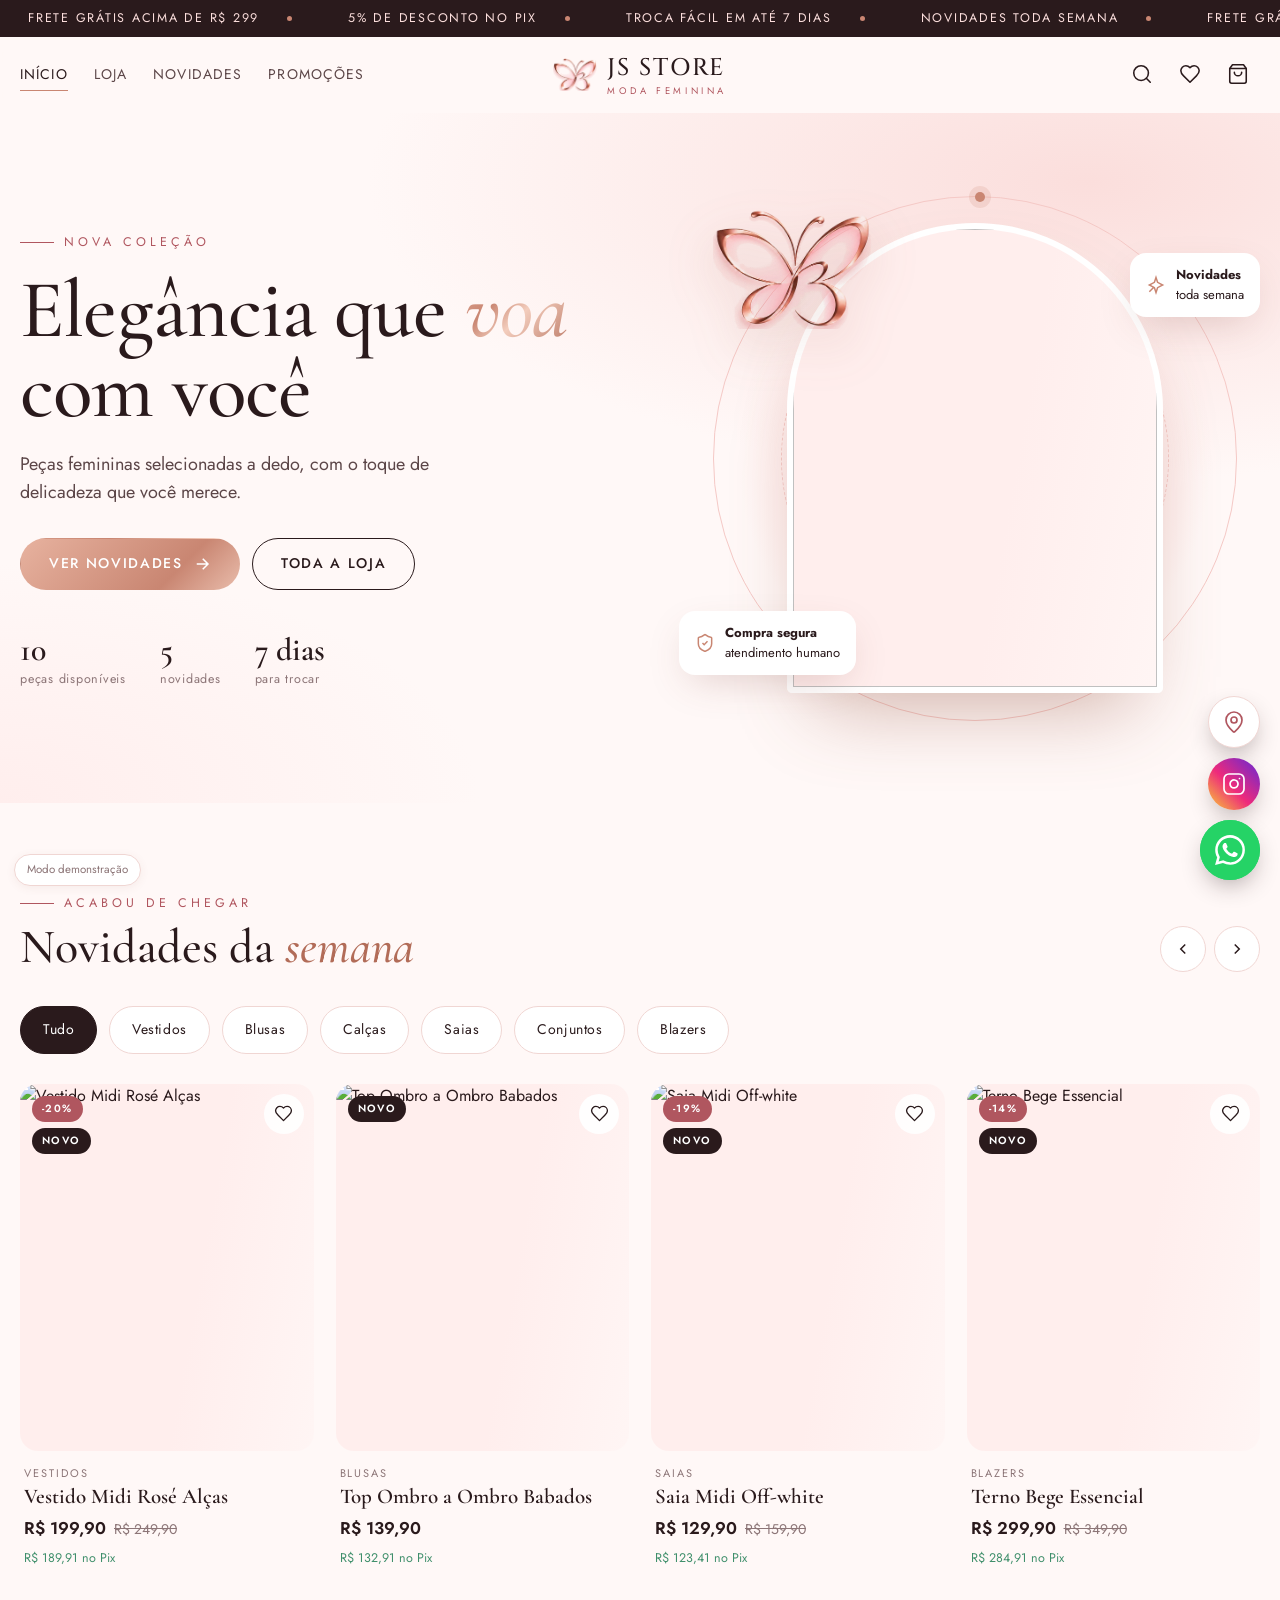
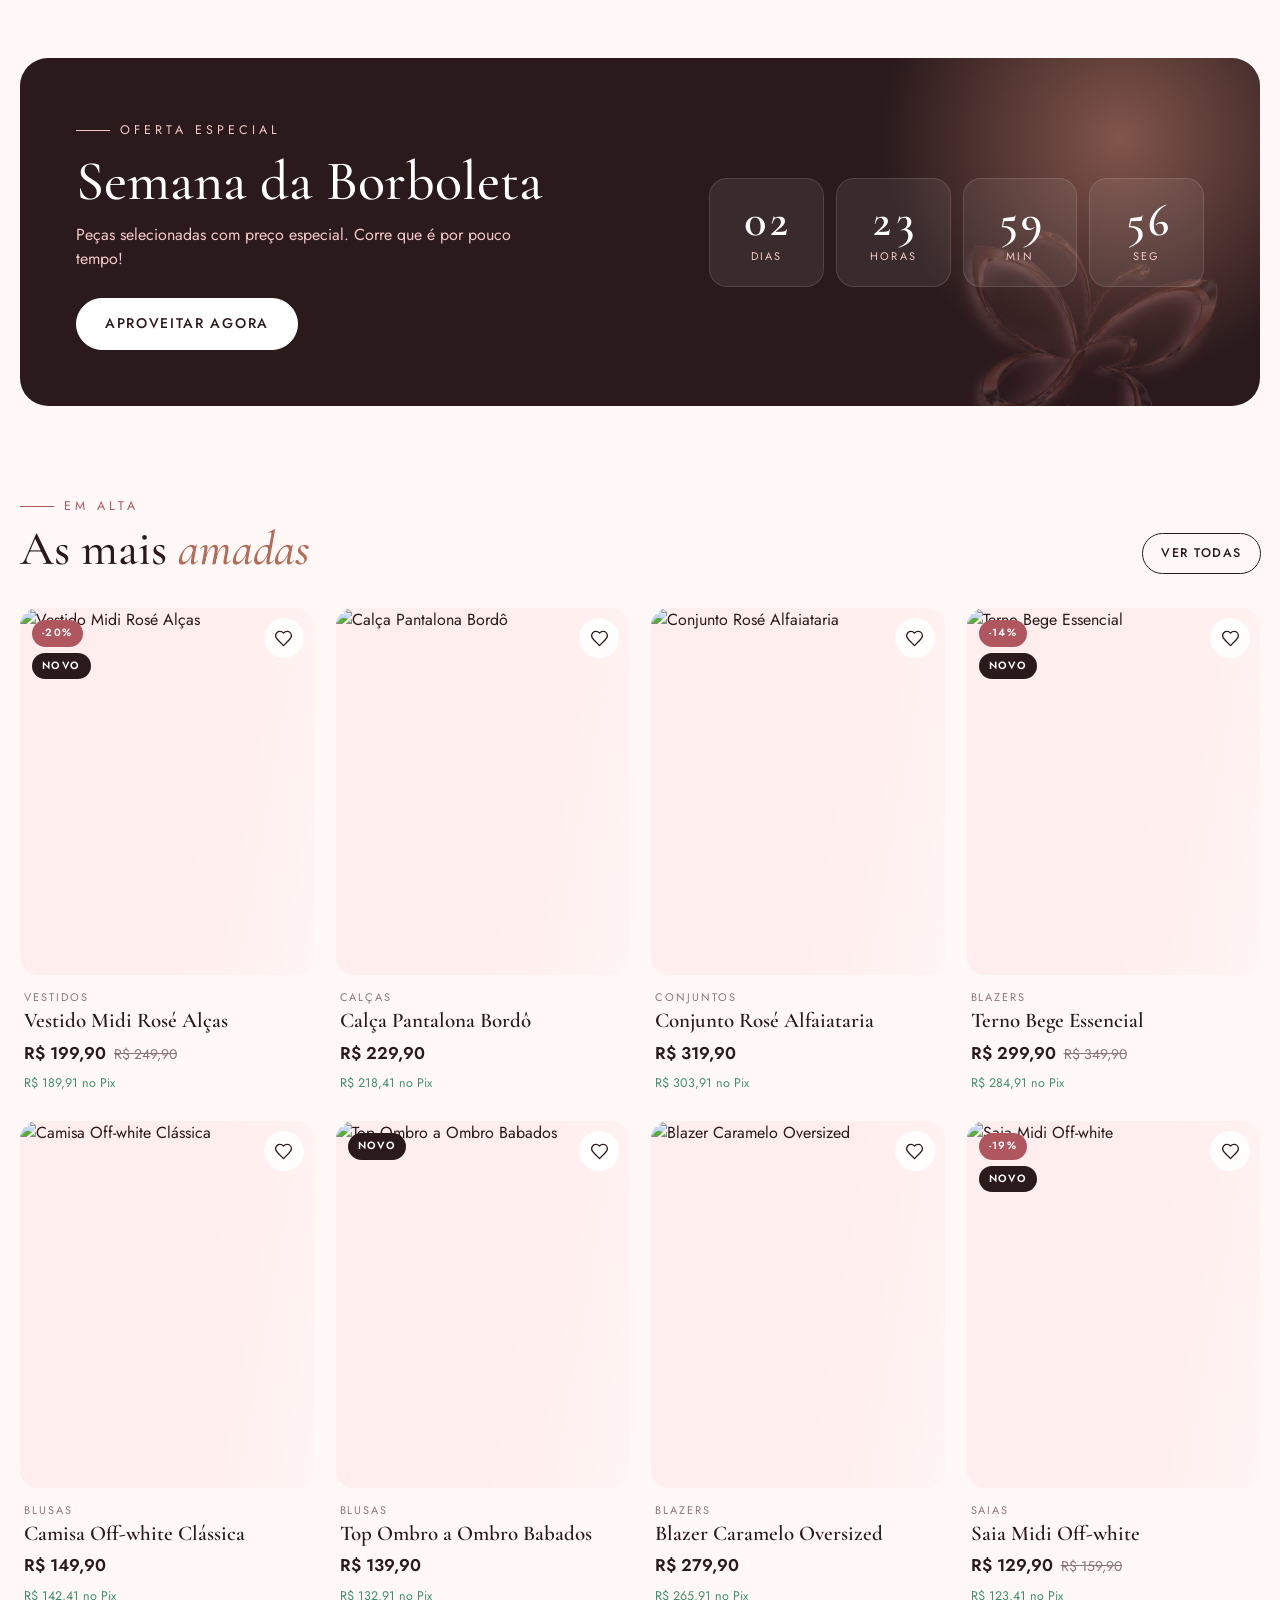
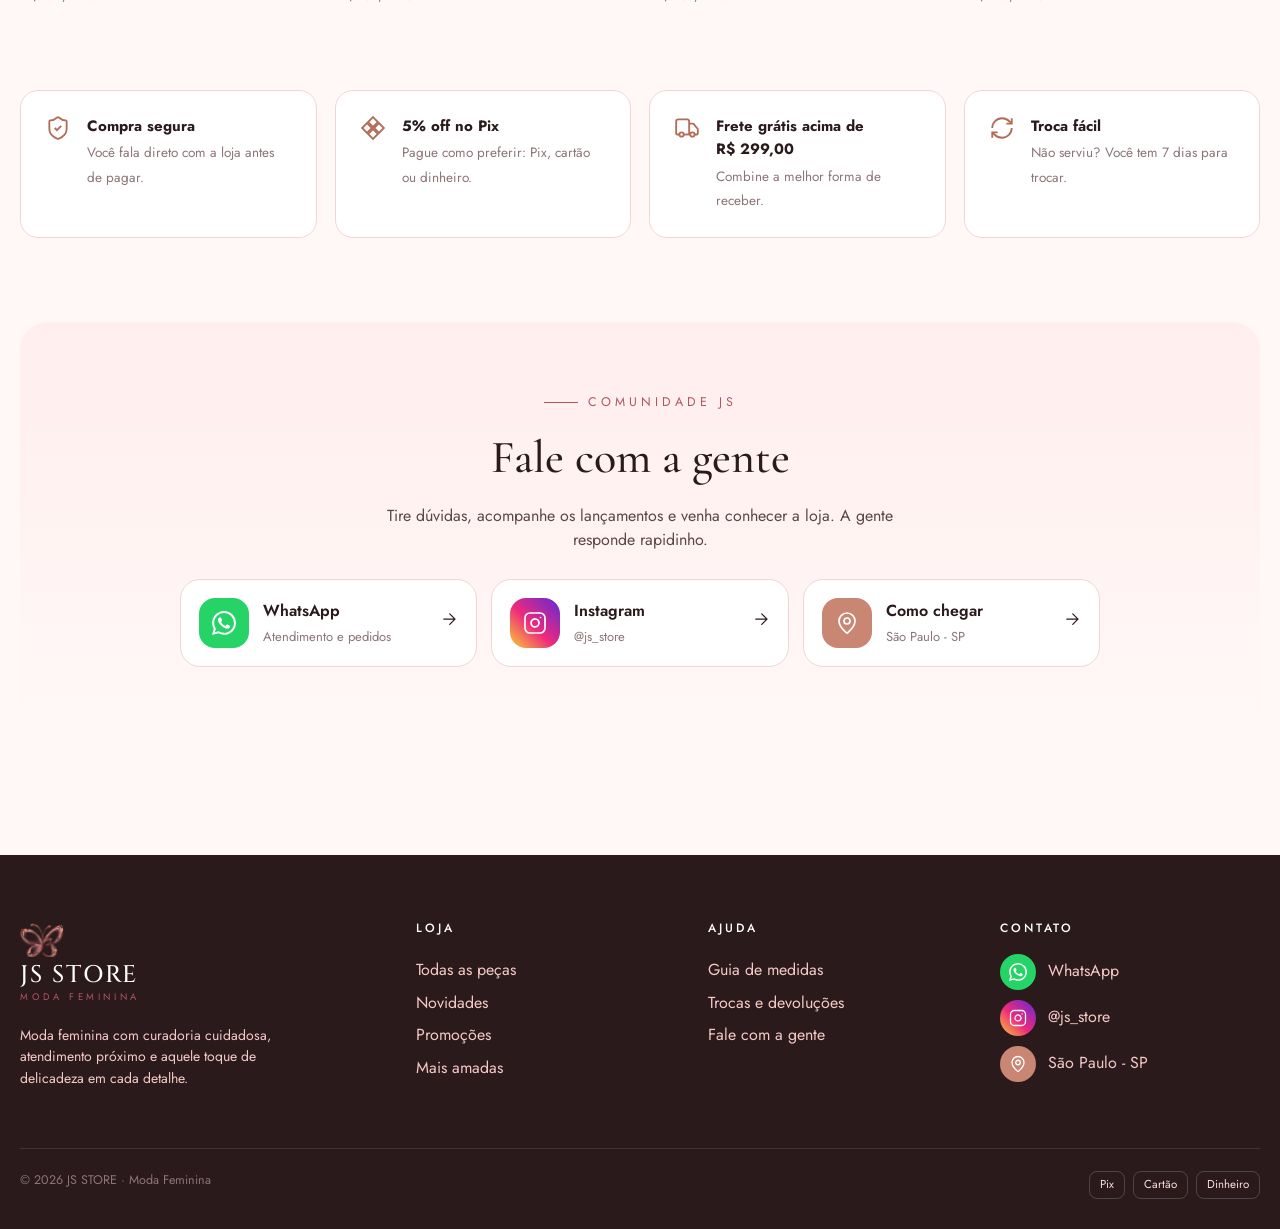
==== commit 205770de: "Botões de WhatsApp, Instagram e Maps; ícones no lugar de emojis; fotos reais de teste; animações mai" ====
--- a/index.html
+++ b/index.html
@@ -39,6 +39,7 @@
       </div>
       <div class="hero-art reveal" aria-hidden="true">
         <div class="halo"></div><div class="ring"></div><div class="ring r2"></div>
+        <div class="hero-photo"><img id="hero-img" alt="" fetchpriority="high"></div>
         <img class="bfly" src="/assets/img/butterfly.webp" alt="" width="360" height="275">
         <div class="chip c1"><svg viewBox="0 0 24 24" fill="none" stroke="currentColor" stroke-width="1.8"><path d="M20 13c0 5-3.5 7.5-7.66 8.95a1 1 0 0 1-.67-.01C7.5 20.5 4 18 4 13V6a1 1 0 0 1 1-1c2 0 4.5-1.2 6.24-2.72a1.17 1.17 0 0 1 1.52 0C14.51 3.81 17 5 19 5a1 1 0 0 1 1 1z"/><path d="m9 12 2 2 4-4"/></svg><span><b>Compra segura</b><br>atendimento humano</span></div>
         <div class="chip c2"><svg viewBox="0 0 24 24" fill="none" stroke="currentColor" stroke-width="1.8"><path d="M9.94 14.06 4 20M12 3l1.9 5.8L20 12l-6.1 3.2L12 21l-1.9-5.8L4 12l6.1-3.2Z"/></svg><span><b>Novidades</b><br>toda semana</span></div>
@@ -111,9 +112,9 @@
     <div class="wrap">
       <div class="community reveal">
         <span class="eyebrow">Comunidade JS</span>
-        <h2>Seja a primeira a saber</h2>
-        <p>Lançamentos, reposições e promoções exclusivas chegam antes para quem acompanha a gente.</p>
-        <div class="row" id="community-btns"></div>
+        <h2>Fale com a gente</h2>
+        <p>Tire dúvidas, acompanhe os lançamentos e venha conhecer a loja. A gente responde rapidinho.</p>
+        <div class="contact-cards" id="community-btns"></div>
       </div>
     </div>
   </section>
--- a/assets/css/style.css
+++ b/assets/css/style.css
@@ -26,6 +26,9 @@
   --display: "Cormorant Garamond", Georgia, serif;
   --sans: "Jost", system-ui, -apple-system, "Segoe UI", sans-serif;
   --wrap: 1240px;
+  --ease: cubic-bezier(.22, 1, .36, 1);       /* saída suave */
+  --ease-io: cubic-bezier(.65, 0, .35, 1);
+  --ig-grad: linear-gradient(45deg, #f9ce34 0%, #ee2a7b 45%, #6228d7 100%);
 }
 
 * { box-sizing: border-box; }
@@ -53,7 +56,8 @@
 @keyframes marquee { to { transform: translateX(-50%); } }
 
 /* ---------- Cabeçalho ---------- */
-.header { position: sticky; top: 0; z-index: 40; background: rgba(255, 248, 247, .82); backdrop-filter: saturate(1.4) blur(14px); -webkit-backdrop-filter: saturate(1.4) blur(14px); border-bottom: 1px solid transparent; transition: border-color .3s, box-shadow .3s; }
+.header { position: sticky; top: 0; z-index: 40; background: rgba(255, 248, 247, .82); backdrop-filter: saturate(1.4) blur(14px); -webkit-backdrop-filter: saturate(1.4) blur(14px); border-bottom: 1px solid transparent; transition: border-color .3s, box-shadow .3s, transform .5s var(--ease); }
+.header.hide { transform: translateY(-100%); }
 .header.scrolled { border-color: var(--line); box-shadow: var(--shadow-sm); }
 .header-in { display: grid; grid-template-columns: 1fr auto 1fr; align-items: center; height: 74px; gap: 16px; }
 .brand { display: flex; align-items: center; gap: 10px; justify-self: center; }
@@ -84,7 +88,7 @@
 .search-bar input { flex: 1; }
 
 /* ---------- Botões ---------- */
-.btn { --bg: var(--ink); --fg: #fff; position: relative; overflow: hidden; display: inline-flex; align-items: center; justify-content: center; gap: 10px; padding: 14px 28px; border-radius: 999px; border: 1.5px solid var(--bg); background: var(--bg); color: var(--fg); font-size: 14px; font-weight: 500; letter-spacing: .12em; text-transform: uppercase; transition: transform .2s, box-shadow .3s, background .3s, color .3s; isolation: isolate; white-space: nowrap; }
+.btn { --bg: var(--ink); --fg: #fff; will-change: transform; position: relative; overflow: hidden; display: inline-flex; align-items: center; justify-content: center; gap: 10px; padding: 14px 28px; border-radius: 999px; border: 1.5px solid var(--bg); background: var(--bg); color: var(--fg); font-size: 14px; font-weight: 500; letter-spacing: .12em; text-transform: uppercase; transition: transform .45s var(--ease), box-shadow .45s var(--ease), background .3s, color .3s; isolation: isolate; white-space: nowrap; }
 .btn::before { content: ""; position: absolute; inset: 0; background: linear-gradient(110deg, transparent 30%, rgba(255, 255, 255, .45) 50%, transparent 70%); transform: translateX(-120%); transition: transform .8s; z-index: -1; }
 .btn:hover::before { transform: translateX(120%); }
 .btn:hover { transform: translateY(-2px); box-shadow: var(--shadow); }
@@ -126,12 +130,15 @@
 .hero-art .ring::before { content: ""; position: absolute; top: -5px; left: 50%; width: 10px; height: 10px; border-radius: 50%; background: var(--rose); box-shadow: 0 0 0 6px rgba(201, 134, 114, .18); }
 .hero-art .ring.r2 { inset: 16%; animation-duration: 28s; animation-direction: reverse; border-style: dashed; }
 @keyframes spin { to { transform: rotate(360deg); } }
-.hero-art .bfly { position: relative; width: 72%; filter: drop-shadow(0 30px 40px rgba(147, 83, 63, .25)); animation: float 6s ease-in-out infinite; }
+.hero-photo { position: relative; width: 66%; aspect-ratio: 4/5; border-radius: 999px 999px 28px 28px; overflow: hidden; background: var(--blush-100); box-shadow: 0 40px 80px -30px rgba(147, 83, 63, .45); border: 6px solid #fff; }
+.hero-photo img { width: 100%; height: 100%; object-fit: cover; transform: scale(1.08); transition: opacity 1s var(--ease), transform 2.4s var(--ease); }
+.hero-photo img.is-loaded { transform: scale(1); }
+.hero-art .bfly { position: absolute; width: 28%; height: auto; left: 4%; top: 6%; filter: drop-shadow(0 18px 24px rgba(147, 83, 63, .3)); animation: float 6s ease-in-out infinite; z-index: 2; }
 @keyframes float { 50% { transform: translateY(-16px) rotate(-2deg); } }
 .hero-art .chip { position: absolute; background: #fff; border-radius: 16px; padding: 12px 16px; box-shadow: var(--shadow); font-size: 13px; display: flex; gap: 10px; align-items: center; animation: float 7s ease-in-out infinite; }
 .hero-art .chip svg { width: 20px; height: 20px; color: var(--rose); }
-.hero-art .chip.c1 { left: -2%; bottom: 18%; animation-delay: -2s; }
-.hero-art .chip.c2 { right: 0; top: 14%; animation-delay: -4s; }
+.hero-art .chip.c1 { left: -2%; bottom: 12%; animation-delay: -2s; z-index: 3; }
+.hero-art .chip.c2 { right: 0; top: 14%; animation-delay: -4s; z-index: 3; }
 
 /* ---------- Seções ---------- */
 .section { padding: 84px 0; }
@@ -158,10 +165,10 @@
 
 .card { position: relative; display: flex; flex-direction: column; }
 .card-media { position: relative; aspect-ratio: 4/5; border-radius: var(--radius); overflow: hidden; background: var(--blush-100); }
-.card-media img { width: 100%; height: 100%; object-fit: cover; transition: transform .8s cubic-bezier(.2, .7, .2, 1), opacity .5s; }
+.card-media img { width: 100%; height: 100%; object-fit: cover; transition: transform 1.1s var(--ease), opacity .7s var(--ease); }
 .card-media img.alt { position: absolute; inset: 0; opacity: 0; }
 .card:hover .card-media img { transform: scale(1.06); }
-.card:hover .card-media img.alt { opacity: 1; }
+.card:hover .card-media img.alt.is-loaded { opacity: 1; }
 .tags { position: absolute; top: 12px; left: 12px; display: flex; flex-direction: column; gap: 6px; align-items: flex-start; z-index: 2; }
 .tag { font-size: 10.5px; letter-spacing: .14em; text-transform: uppercase; padding: 5px 10px; border-radius: 999px; background: #fff; color: var(--ink); font-weight: 600; }
 .tag.sale { background: var(--wine); color: #fff; }
@@ -173,7 +180,7 @@
 .fav:hover { transform: scale(1.1); }
 .fav.on svg { fill: var(--wine); color: var(--wine); }
 .fav.pop { animation: bump .45s; }
-.quick { position: absolute; left: 12px; right: 12px; bottom: 12px; z-index: 2; background: rgba(255, 255, 255, .94); backdrop-filter: blur(8px); border-radius: 14px; padding: 10px; transform: translateY(calc(100% + 14px)); transition: transform .4s cubic-bezier(.2, .8, .2, 1); }
+.quick { position: absolute; left: 12px; right: 12px; bottom: 12px; z-index: 2; background: rgba(255, 255, 255, .94); backdrop-filter: blur(8px); border-radius: 14px; padding: 10px; transform: translateY(calc(100% + 14px)); transition: transform .55s var(--ease); }
 .card:hover .quick, .card:focus-within .quick { transform: none; }
 .quick p { margin: 0 0 8px; font-size: 11px; letter-spacing: .14em; text-transform: uppercase; color: var(--ink-3); text-align: center; }
 .sizes { display: flex; flex-wrap: wrap; gap: 6px; justify-content: center; }
@@ -207,7 +214,7 @@
 
 /* ---------- Faixa de confiança ---------- */
 .trust { display: grid; grid-template-columns: repeat(4, 1fr); gap: 18px; }
-.trust div { background: #fff; border: 1px solid var(--line); border-radius: var(--radius); padding: 24px; display: flex; gap: 16px; align-items: flex-start; transition: transform .3s, box-shadow .3s; }
+.trust div { background: #fff; border: 1px solid var(--line); border-radius: var(--radius); padding: 24px; display: flex; gap: 16px; align-items: flex-start; transition: transform .5s var(--ease), box-shadow .5s var(--ease); }
 .trust div:hover { transform: translateY(-4px); box-shadow: var(--shadow); }
 .trust svg { flex: 0 0 auto; width: 26px; height: 26px; color: var(--rose-600); }
 .trust b { display: block; font-size: 15px; margin-bottom: 2px; }
@@ -233,12 +240,12 @@
 .pay span { border: 1px solid rgba(255, 255, 255, .18); border-radius: 8px; padding: 4px 10px; font-size: 11.5px; color: var(--blush-200); }
 
 /* ---------- Gaveta (carrinho / favoritos) ---------- */
-.overlay { position: fixed; inset: 0; background: rgba(42, 26, 28, .45); backdrop-filter: blur(3px); opacity: 0; pointer-events: none; transition: opacity .3s; z-index: 80; }
+.overlay { position: fixed; inset: 0; background: rgba(42, 26, 28, .45); backdrop-filter: blur(3px); opacity: 0; pointer-events: none; transition: opacity .45s var(--ease); z-index: 80; }
 .overlay.open { opacity: 1; pointer-events: auto; }
 .drawer { position: fixed; top: 0; right: 0; bottom: 0; width: min(440px, 100%); background: var(--blush-50); z-index: 90; transform: translateX(100%); transition: transform .45s cubic-bezier(.2, .8, .2, 1); display: flex; flex-direction: column; visibility: hidden; }
 .drawer.open { box-shadow: -20px 0 60px rgba(42, 26, 28, .2); visibility: visible; }
 .drawer.open { transform: none; }
-.drawer { transition: transform .45s cubic-bezier(.2, .8, .2, 1), visibility .45s; }
+.drawer { transition: transform .6s var(--ease), visibility .6s; }
 .drawer-head { display: flex; align-items: center; justify-content: space-between; padding: 20px 22px; border-bottom: 1px solid var(--line); }
 .drawer-head h3 { font-family: var(--display); font-size: 26px; font-weight: 600; margin: 0; }
 .drawer-body { flex: 1; overflow-y: auto; padding: 8px 22px; }
@@ -285,11 +292,7 @@
 @keyframes toastOut { to { opacity: 0; transform: translateY(10px); } }
 
 /* ---------- WhatsApp flutuante ---------- */
-.wa-float { position: fixed; right: 20px; bottom: 20px; z-index: 50; width: 58px; height: 58px; border-radius: 50%; background: #25d366; color: #fff; display: grid; place-items: center; box-shadow: 0 10px 30px rgba(37, 211, 102, .45); transition: transform .3s; }
-.wa-float::before { content: ""; position: absolute; inset: 0; border-radius: 50%; background: #25d366; animation: ping 2.4s infinite; z-index: -1; }
 @keyframes ping { 70%, 100% { transform: scale(1.6); opacity: 0; } }
-.wa-float:hover { transform: scale(1.08) rotate(-6deg); }
-.wa-float svg { width: 30px; height: 30px; }
 
 /* ---------- Página do produto ---------- */
 .crumbs { font-size: 13px; color: var(--ink-3); padding: 22px 0; display: flex; gap: 8px; flex-wrap: wrap; }
@@ -313,7 +316,9 @@
 .pdp-block h6 button { border: 0; background: none; color: var(--wine); font-size: 12.5px; letter-spacing: .05em; text-transform: none; text-decoration: underline; font-weight: 500; }
 .pdp .sizes { justify-content: flex-start; gap: 8px; }
 .pdp .size { min-width: 52px; height: 46px; font-size: 15px; border-radius: 12px; }
-.stock-note { font-size: 13.5px; margin-top: 10px; min-height: 20px; }
+.stock-note { font-size: 13.5px; margin-top: 10px; min-height: 20px; display: flex; gap: 6px; align-items: center; }
+.stock-note svg { width: 16px; height: 16px; flex: 0 0 auto; }
+.stock-note:not(.low) svg { color: var(--ok); }
 .stock-note.low { color: var(--warn); }
 .buy-row { display: grid; grid-template-columns: auto 1fr auto; gap: 10px; align-items: stretch; margin-top: 18px; }
 .buy-row .qty { margin: 0; }
@@ -339,7 +344,7 @@
 .count { font-size: 14px; color: var(--ink-3); }
 
 /* ---------- Animação ao rolar ---------- */
-.reveal { opacity: 0; transform: translateY(28px); transition: opacity .8s ease, transform .8s cubic-bezier(.2, .7, .2, 1); }
+.reveal { opacity: 0; transform: translateY(32px); transition: opacity 1s var(--ease), transform 1.1s var(--ease); }
 .reveal.in { opacity: 1; transform: none; }
 @media (prefers-reduced-motion: reduce) {
   *, *::before, *::after { animation: none !important; transition: none !important; }
@@ -347,7 +352,7 @@
 }
 
 /* ---------- Menu mobile ---------- */
-.mnav { visibility: hidden; position: fixed; inset: 0 auto 0 0; width: min(320px, 85%); background: var(--blush-50); z-index: 90; transform: translateX(-100%); transition: transform .4s cubic-bezier(.2, .8, .2, 1); padding: 24px; display: flex; flex-direction: column; gap: 4px; }
+.mnav { visibility: hidden; position: fixed; inset: 0 auto 0 0; width: min(320px, 85%); background: var(--blush-50); z-index: 90; transform: translateX(-100%); transition: transform .55s var(--ease), visibility .55s; padding: 24px; display: flex; flex-direction: column; gap: 4px; }
 .mnav.open { transform: none; visibility: visible; }
 .mnav a { font-family: var(--display); font-size: 28px; padding: 8px 0; border-bottom: 1px solid var(--line); }
 .mnav .brand { justify-self: start; margin-bottom: 18px; }
@@ -388,5 +393,93 @@
   .countdown b { font-size: 34px; }
   .brand small { display: none; }
   .hero-stats { gap: 22px; }
-  .wa-float { width: 52px; height: 52px; right: 14px; bottom: 14px; }
-}
+}
+
+
+/* =============================================================
+   Fluidez
+   ============================================================= */
+/* transição suave entre páginas (Chrome, Edge, Safari 18+) */
+@view-transition { navigation: auto; }
+::view-transition-old(root) { animation: vtOut .28s var(--ease-io) both; }
+::view-transition-new(root) { animation: vtIn .45s var(--ease) both; }
+@keyframes vtOut { to { opacity: 0; transform: translateY(-6px); } }
+@keyframes vtIn { from { opacity: 0; transform: translateY(10px); } }
+main { animation: pageIn .7s var(--ease) both; }
+@keyframes pageIn { from { opacity: 0; transform: translateY(12px); } }
+
+/* fotos aparecem suavemente, com brilho enquanto carregam */
+.card-media, .main-img, .thumbs button, .hero-photo, .line-item img { background: linear-gradient(100deg, var(--blush-100) 30%, #fff5f4 50%, var(--blush-100) 70%) 0 0 / 220% 100%; animation: skel 1.6s linear infinite; }
+.card-media:has(img.is-loaded), .main-img:has(img.is-loaded), .hero-photo:has(img.is-loaded) { animation: none; }
+.card-media img:not(.alt), .main-img img, .hero-photo img, .thumbs img, .line-item img { opacity: 0; }
+.card-media img.is-loaded:not(.alt), .main-img img.is-loaded, .hero-photo img.is-loaded, .thumbs img.is-loaded, .line-item img.is-loaded { opacity: 1; }
+.thumbs img, .line-item img, .main-img img { transition: opacity .6s var(--ease), transform .25s; }
+
+/* =============================================================
+   Botões de contato flutuantes (WhatsApp, Instagram, Maps)
+   ============================================================= */
+.social-float { position: fixed; right: 20px; bottom: 20px; z-index: 50; display: flex; flex-direction: column; gap: 10px; align-items: flex-end; }
+.sf { position: relative; width: 52px; height: 52px; border-radius: 50%; display: grid; place-items: center; color: #fff; box-shadow: 0 10px 26px -8px rgba(42, 26, 28, .45); transition: transform .5s var(--ease), box-shadow .5s var(--ease); animation: sfIn .8s var(--ease) both; }
+.sf:nth-child(1) { animation-delay: .5s; } .sf:nth-child(2) { animation-delay: .6s; } .sf:nth-child(3) { animation-delay: .7s; }
+@keyframes sfIn { from { opacity: 0; transform: translateY(16px) scale(.8); } }
+.sf svg { width: 24px; height: 24px; }
+.sf:hover { transform: translateY(-3px) scale(1.06); }
+.sf-wa { width: 60px; height: 60px; background: #25d366; }
+.sf-wa svg { width: 30px; height: 30px; }
+.sf-wa::before { content: ""; position: absolute; inset: 0; border-radius: 50%; background: #25d366; animation: ping 2.6s var(--ease) infinite; z-index: -1; }
+@keyframes ping { 70%, 100% { transform: scale(1.55); opacity: 0; } }
+.sf-ig { background: var(--ig-grad); }
+.sf-map { background: #fff; color: var(--wine); border: 1px solid var(--line); }
+.sf-tip { position: absolute; right: calc(100% + 12px); top: 50%; translate: 0 -50%; background: var(--ink); color: #fff; font-size: 12.5px; letter-spacing: .04em; white-space: nowrap; padding: 7px 12px; border-radius: 10px; opacity: 0; transform: translateX(8px); pointer-events: none; transition: opacity .35s var(--ease), transform .45s var(--ease); }
+.sf:hover .sf-tip, .sf:focus-visible .sf-tip { opacity: 1; transform: none; }
+
+/* rodapé: lista de contatos */
+.contact-list { display: grid; gap: 10px; }
+.contact-list a { display: flex !important; align-items: center; gap: 12px; padding: 0 !important; }
+.contact-list .ci { width: 36px; height: 36px; border-radius: 50%; display: grid; place-items: center; background: rgba(255, 255, 255, .08); color: #fff; flex: 0 0 auto; transition: transform .45s var(--ease), background .3s; }
+.contact-list .ci svg { width: 18px; height: 18px; }
+.contact-list a:hover .ci { transform: scale(1.1); }
+.contact-list .ci.wa { background: #25d366; } .contact-list .ci.ig { background: var(--ig-grad); } .contact-list .ci.map { background: var(--rose); }
+
+/* página inicial: cartões de contato */
+.contact-cards { display: grid; grid-template-columns: repeat(auto-fit, minmax(220px, 1fr)); gap: 14px; max-width: 920px; margin: 0 auto; text-align: left; }
+.contact-card { position: relative; display: grid; grid-template-columns: auto 1fr; grid-template-rows: auto auto; column-gap: 14px; align-items: center; background: #fff; border: 1px solid var(--line); border-radius: 20px; padding: 18px 50px 18px 18px; overflow: hidden; isolation: isolate; transition: transform .55s var(--ease), box-shadow .55s var(--ease), color .35s; }
+.contact-card::before { content: ""; position: absolute; inset: 0; z-index: -1; opacity: 0; transition: opacity .45s var(--ease); }
+.contact-card.wa::before { background: #25d366; } .contact-card.ig::before { background: var(--ig-grad); } .contact-card.map::before, .contact-card.vip::before { background: var(--ink); }
+.contact-card:hover { transform: translateY(-4px); box-shadow: var(--shadow); color: #fff; }
+.contact-card:hover::before { opacity: 1; }
+.contact-card:hover small { color: rgba(255, 255, 255, .85); }
+.cc-ic { grid-row: 1 / 3; width: 50px; height: 50px; border-radius: 16px; display: grid; place-items: center; color: #fff; transition: background .35s; }
+.cc-ic svg { width: 24px; height: 24px; }
+.contact-card.wa .cc-ic { background: #25d366; } .contact-card.ig .cc-ic { background: var(--ig-grad); } .contact-card.map .cc-ic { background: var(--rose); } .contact-card.vip .cc-ic { background: var(--wine); }
+.contact-card:hover .cc-ic { background: rgba(255, 255, 255, .2); }
+.contact-card b { font-size: 16px; font-weight: 600; }
+.contact-card small { color: var(--ink-3); font-size: 13px; overflow: hidden; text-overflow: ellipsis; white-space: nowrap; transition: color .35s; }
+.cc-go { position: absolute; right: 18px; top: 50%; translate: 0 -50%; transition: transform .5s var(--ease); }
+.cc-go svg { width: 18px; height: 18px; }
+.contact-card:hover .cc-go { transform: translateX(4px); }
+
+/* ícones no lugar dos emojis */
+.toast-ic { flex: 0 0 auto; width: 34px; height: 34px; border-radius: 50%; display: grid; place-items: center; background: rgba(255, 255, 255, .12); color: var(--blush-300); }
+.toast-ic svg { width: 18px; height: 18px; }
+.toast.err .toast-ic { color: #fff; }
+.toast { animation: toastIn .55s var(--ease); }
+.ship-ok { display: inline-flex; align-items: center; gap: 6px; color: var(--ok); }
+.ship-ok svg { width: 17px; height: 17px; }
+.inline-ic { width: 16px; height: 16px; vertical-align: -3px; }
+.h-ic { display: flex; align-items: center; gap: 10px; }
+.h-ic img { width: 34px; height: auto; }
+
+@media (max-width: 640px) {
+  .social-float { right: 14px; bottom: 14px; gap: 8px; }
+  .sf { width: 46px; height: 46px; } .sf svg { width: 21px; height: 21px; }
+  .sf-wa { width: 54px; height: 54px; } .sf-wa svg { width: 28px; height: 28px; }
+  .sf-tip { display: none; }
+  .hero-photo { width: 74%; }
+}
+@media (prefers-reduced-motion: reduce) {
+  main { animation: none; }
+  .card-media img:not(.alt), .main-img img, .hero-photo img, .thumbs img, .line-item img { opacity: 1; }
+}
+.price .pix { display: inline-flex; align-items: center; gap: 6px; }
+.price .pix svg { width: 15px; height: 15px; flex: 0 0 auto; }
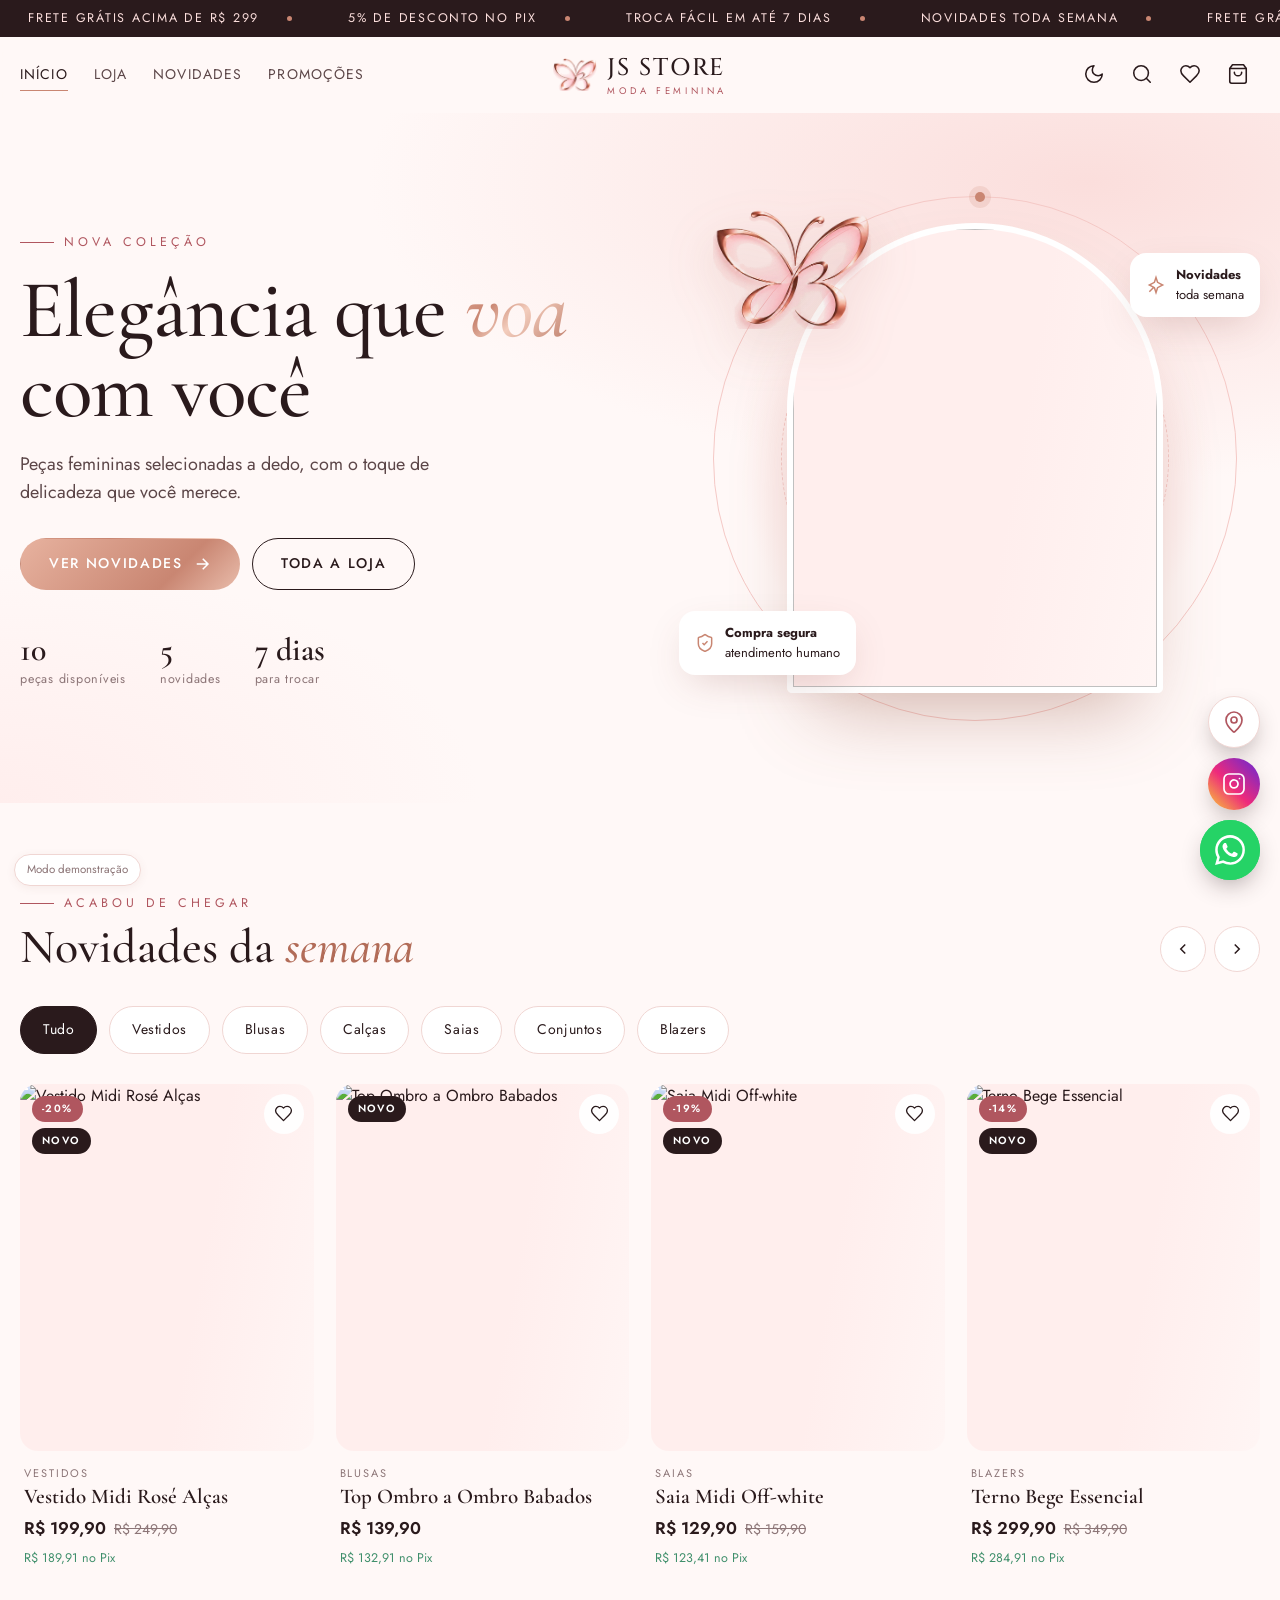
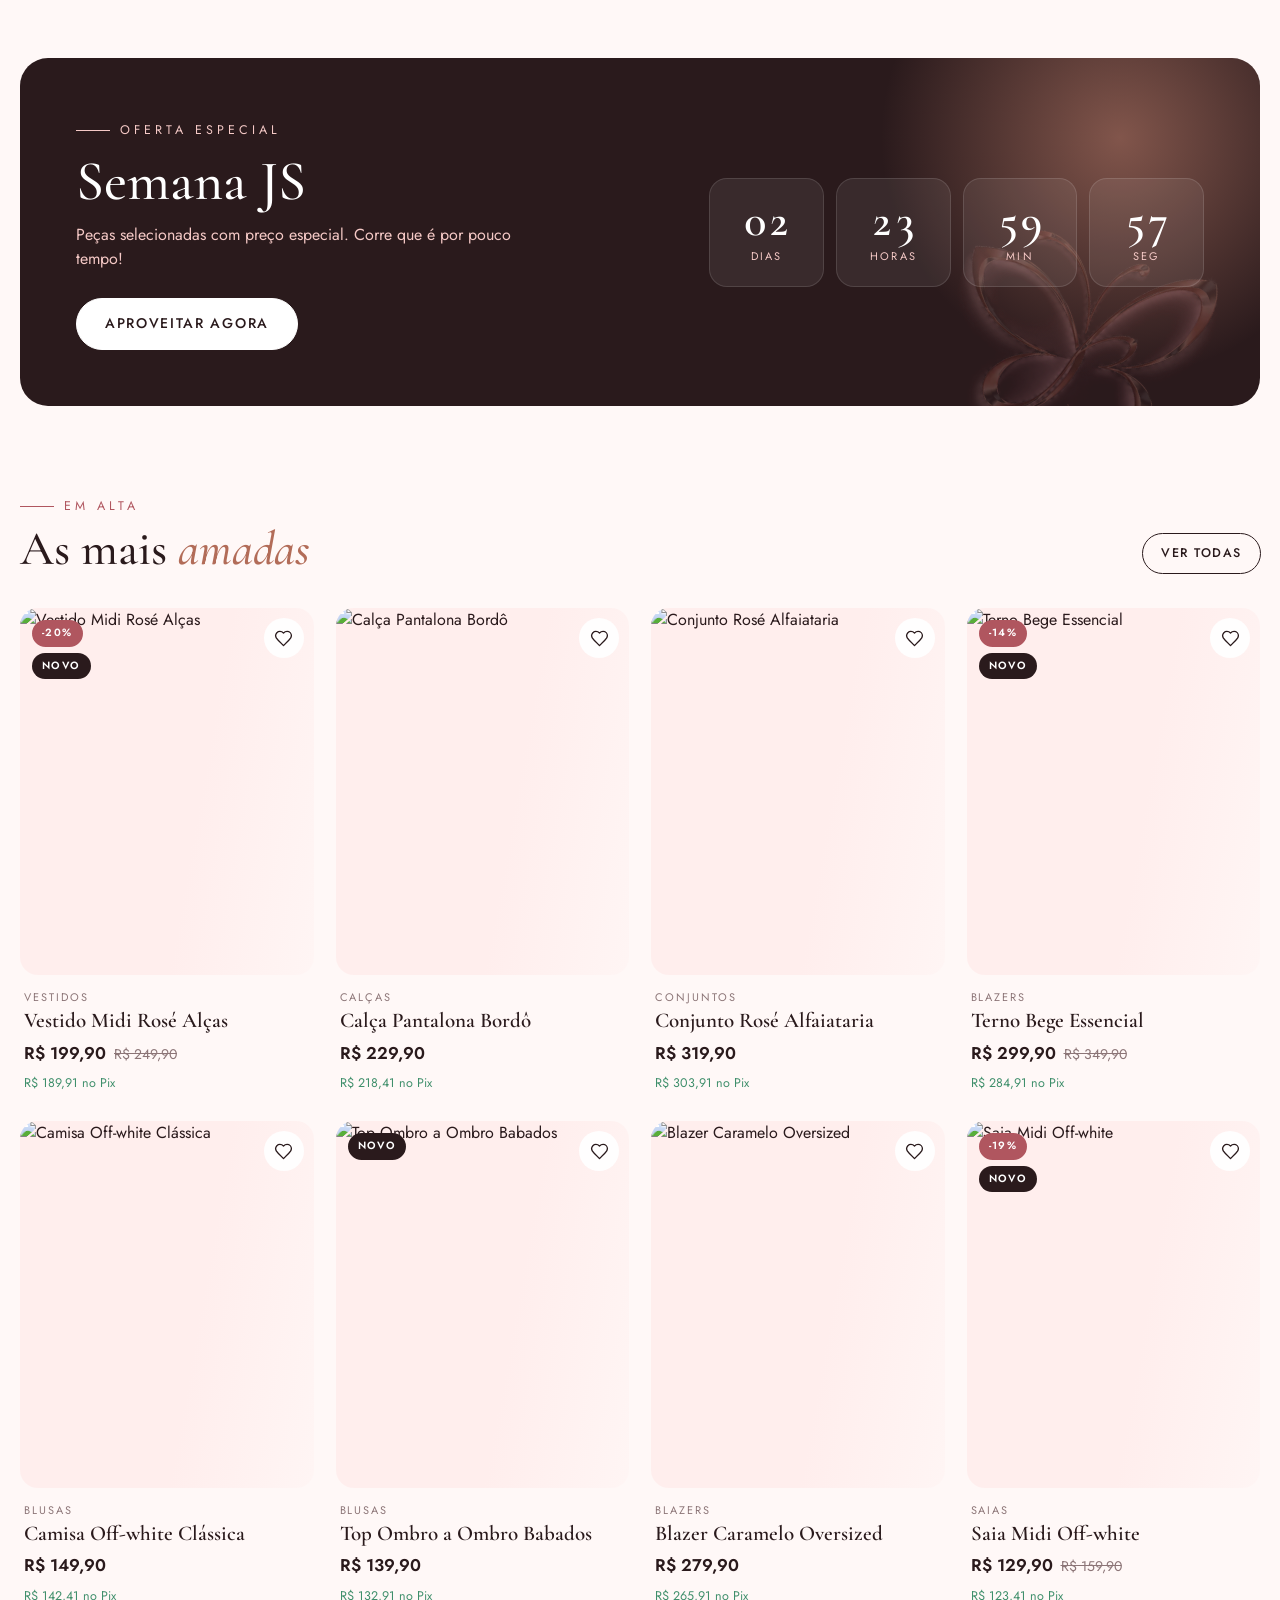
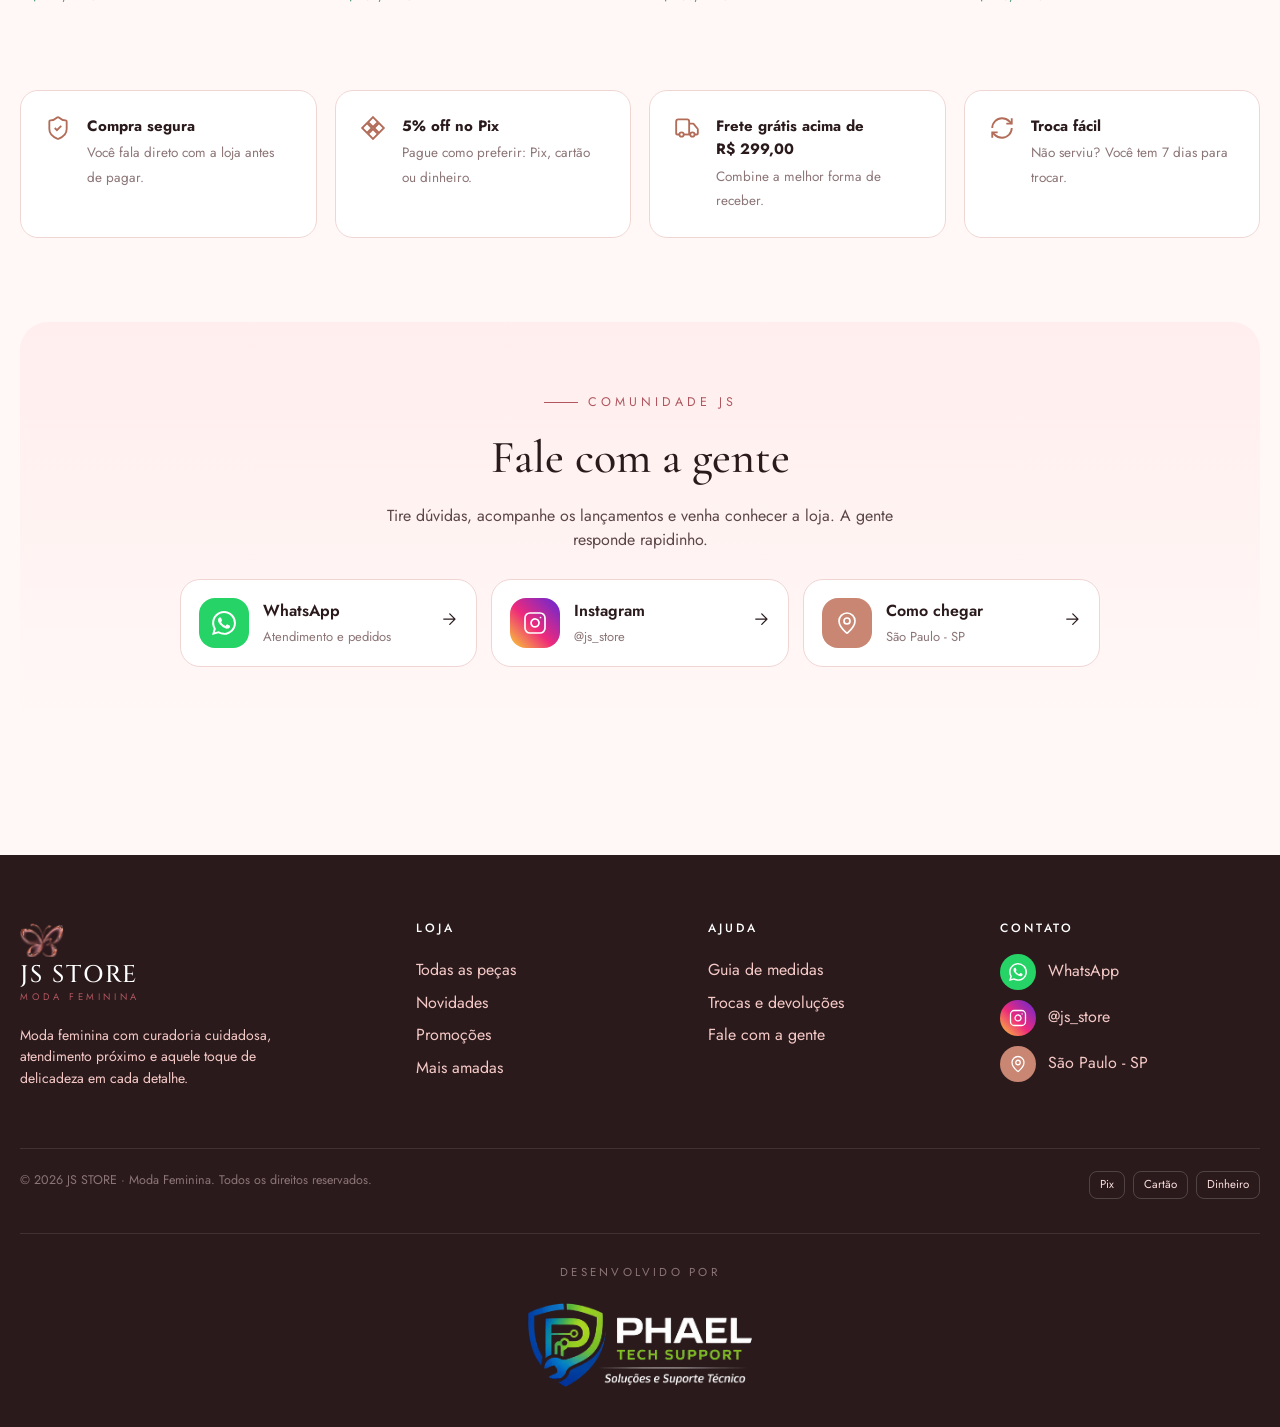
==== commit 2bb6aa38: "Modo escuro, borboleta em SVG no painel, Semana JS e crédito Phael Tech Support - Modo escuro na loj" ====
--- a/index.html
+++ b/index.html
@@ -2,6 +2,7 @@
 <html lang="pt-BR">
 <head>
 <meta charset="utf-8">
+<script>try{var t=localStorage.getItem("jss_theme");if(t)document.documentElement.dataset.theme=t}catch(e){}</script>
 <meta name="viewport" content="width=device-width, initial-scale=1, viewport-fit=cover">
 <title>JS STORE · Moda Feminina</title>
 <meta name="description" content="JS STORE — moda feminina com curadoria, novidades toda semana e atendimento pelo WhatsApp.">
@@ -65,7 +66,7 @@
       <img class="bfly-bg" src="/assets/img/butterfly.webp" alt="" aria-hidden="true">
       <div>
         <span class="eyebrow">Oferta especial</span>
-        <h2 id="promo-title">Semana da Borboleta</h2>
+        <h2 id="promo-title">Semana JS</h2>
         <p id="promo-text">Peças selecionadas com preço especial.</p>
         <a class="btn btn-light" href="/loja?f=promo">Aproveitar agora</a>
       </div>
--- a/assets/css/style.css
+++ b/assets/css/style.css
@@ -26,6 +26,18 @@
   --display: "Cormorant Garamond", Georgia, serif;
   --sans: "Jost", system-ui, -apple-system, "Segoe UI", sans-serif;
   --wrap: 1240px;
+  /* cores que mudam no modo escuro */
+  --surface: #fff;
+  --text: #2a1a1c;
+  --contrast: #2a1a1c;       /* botões e seleções */
+  --on-contrast: #fff;
+  --header-bg: rgba(255, 248, 247, .82);
+  --glass: rgba(255, 255, 255, .92);
+  --skel-hi: #fff5f4;
+  --admin-bg: #fbf4f3;
+  --row-hover: #fffafa;
+  --row-dirty: #fffbf3;
+  color-scheme: light;
   --ease: cubic-bezier(.22, 1, .36, 1);       /* saída suave */
   --ease-io: cubic-bezier(.65, 0, .35, 1);
   --ig-grad: linear-gradient(45deg, #f9ce34 0%, #ee2a7b 45%, #6228d7 100%);
@@ -34,7 +46,7 @@
 * { box-sizing: border-box; }
 html { scroll-behavior: smooth; -webkit-text-size-adjust: 100%; }
 body {
-  margin: 0; font-family: var(--sans); color: var(--ink); background: var(--blush-50);
+  margin: 0; font-family: var(--sans); color: var(--text); background: var(--blush-50); transition: background-color .5s var(--ease), color .5s var(--ease);
   font-size: 16px; line-height: 1.55; -webkit-font-smoothing: antialiased; overflow-x: hidden;
 }
 img { max-width: 100%; display: block; }
@@ -56,7 +68,7 @@
 @keyframes marquee { to { transform: translateX(-50%); } }
 
 /* ---------- Cabeçalho ---------- */
-.header { position: sticky; top: 0; z-index: 40; background: rgba(255, 248, 247, .82); backdrop-filter: saturate(1.4) blur(14px); -webkit-backdrop-filter: saturate(1.4) blur(14px); border-bottom: 1px solid transparent; transition: border-color .3s, box-shadow .3s, transform .5s var(--ease); }
+.header { position: sticky; top: 0; z-index: 40; background: var(--header-bg); backdrop-filter: saturate(1.4) blur(14px); -webkit-backdrop-filter: saturate(1.4) blur(14px); border-bottom: 1px solid transparent; transition: border-color .3s, box-shadow .3s, transform .5s var(--ease); }
 .header.hide { transform: translateY(-100%); }
 .header.scrolled { border-color: var(--line); box-shadow: var(--shadow-sm); }
 .header-in { display: grid; grid-template-columns: 1fr auto 1fr; align-items: center; height: 74px; gap: 16px; }
@@ -68,7 +80,7 @@
 .nav { display: flex; gap: 26px; font-size: 14px; letter-spacing: .08em; text-transform: uppercase; }
 .nav a { position: relative; padding: 6px 0; color: var(--ink-2); transition: color .2s; }
 .nav a::after { content: ""; position: absolute; left: 0; right: 0; bottom: 0; height: 1.5px; background: var(--rose); transform: scaleX(0); transform-origin: right; transition: transform .35s; }
-.nav a:hover, .nav a.active { color: var(--ink); }
+.nav a:hover, .nav a.active { color: var(--text); }
 .nav a:hover::after, .nav a.active::after { transform: scaleX(1); transform-origin: left; }
 .actions { display: flex; justify-content: flex-end; gap: 4px; }
 .icon-btn { position: relative; width: 44px; height: 44px; border-radius: 50%; border: 0; background: transparent; display: grid; place-items: center; transition: background .2s, transform .2s; }
@@ -88,17 +100,17 @@
 .search-bar input { flex: 1; }
 
 /* ---------- Botões ---------- */
-.btn { --bg: var(--ink); --fg: #fff; will-change: transform; position: relative; overflow: hidden; display: inline-flex; align-items: center; justify-content: center; gap: 10px; padding: 14px 28px; border-radius: 999px; border: 1.5px solid var(--bg); background: var(--bg); color: var(--fg); font-size: 14px; font-weight: 500; letter-spacing: .12em; text-transform: uppercase; transition: transform .45s var(--ease), box-shadow .45s var(--ease), background .3s, color .3s; isolation: isolate; white-space: nowrap; }
+.btn { --bg: var(--contrast); --fg: var(--on-contrast); will-change: transform; position: relative; overflow: hidden; display: inline-flex; align-items: center; justify-content: center; gap: 10px; padding: 14px 28px; border-radius: 999px; border: 1.5px solid var(--bg); background: var(--bg); color: var(--fg); font-size: 14px; font-weight: 500; letter-spacing: .12em; text-transform: uppercase; transition: transform .45s var(--ease), box-shadow .45s var(--ease), background .3s, color .3s; isolation: isolate; white-space: nowrap; }
 .btn::before { content: ""; position: absolute; inset: 0; background: linear-gradient(110deg, transparent 30%, rgba(255, 255, 255, .45) 50%, transparent 70%); transform: translateX(-120%); transition: transform .8s; z-index: -1; }
 .btn:hover::before { transform: translateX(120%); }
 .btn:hover { transform: translateY(-2px); box-shadow: var(--shadow); }
 .btn:active { transform: translateY(0) scale(.98); }
 .btn svg { width: 18px; height: 18px; }
-.btn-gold { --bg: var(--rose); background: var(--gold-grad); background-size: 200% 200%; border-color: transparent; animation: shine 6s ease infinite; }
+.btn-gold { --bg: var(--rose); --fg: #fff; background: var(--gold-grad); background-size: 200% 200%; border-color: transparent; animation: shine 6s ease infinite; }
 @keyframes shine { 50% { background-position: 100% 100%; } }
-.btn-ghost { --bg: transparent; --fg: var(--ink); border-color: var(--ink); }
-.btn-ghost:hover { background: var(--ink); color: #fff; }
-.btn-light { --bg: #fff; --fg: var(--ink); border-color: #fff; }
+.btn-ghost { --bg: transparent; --fg: var(--text); border-color: var(--text); }
+.btn-ghost:hover { background: var(--contrast); border-color: var(--contrast); color: var(--on-contrast); }
+.btn-light { --bg: #fff; --fg: #2a1a1c; border-color: #fff; }
 .btn-wa { --bg: #25d366; --fg: #fff; }
 .btn-block { width: 100%; }
 .btn-sm { padding: 10px 18px; font-size: 12.5px; }
@@ -106,7 +118,7 @@
 .link { color: var(--wine); border-bottom: 1px solid currentColor; }
 
 /* ---------- Campos ---------- */
-.input, .select, .textarea { width: 100%; padding: 13px 16px; border-radius: 14px; border: 1.5px solid var(--line); background: #fff; transition: border-color .2s, box-shadow .2s; }
+.input, .select, .textarea { width: 100%; padding: 13px 16px; border-radius: 14px; border: 1.5px solid var(--line); background: var(--surface); transition: border-color .2s, box-shadow .2s; }
 .input:focus, .select:focus, .textarea:focus { outline: 0; border-color: var(--rose); box-shadow: 0 0 0 4px rgba(201, 134, 114, .15); }
 .textarea { min-height: 90px; resize: vertical; }
 .field { display: grid; gap: 6px; margin-bottom: 14px; }
@@ -130,12 +142,12 @@
 .hero-art .ring::before { content: ""; position: absolute; top: -5px; left: 50%; width: 10px; height: 10px; border-radius: 50%; background: var(--rose); box-shadow: 0 0 0 6px rgba(201, 134, 114, .18); }
 .hero-art .ring.r2 { inset: 16%; animation-duration: 28s; animation-direction: reverse; border-style: dashed; }
 @keyframes spin { to { transform: rotate(360deg); } }
-.hero-photo { position: relative; width: 66%; aspect-ratio: 4/5; border-radius: 999px 999px 28px 28px; overflow: hidden; background: var(--blush-100); box-shadow: 0 40px 80px -30px rgba(147, 83, 63, .45); border: 6px solid #fff; }
+.hero-photo { position: relative; width: 66%; aspect-ratio: 4/5; border-radius: 999px 999px 28px 28px; overflow: hidden; background: var(--blush-100); box-shadow: 0 40px 80px -30px rgba(147, 83, 63, .45); border: 6px solid var(--surface); }
 .hero-photo img { width: 100%; height: 100%; object-fit: cover; transform: scale(1.08); transition: opacity 1s var(--ease), transform 2.4s var(--ease); }
 .hero-photo img.is-loaded { transform: scale(1); }
 .hero-art .bfly { position: absolute; width: 28%; height: auto; left: 4%; top: 6%; filter: drop-shadow(0 18px 24px rgba(147, 83, 63, .3)); animation: float 6s ease-in-out infinite; z-index: 2; }
 @keyframes float { 50% { transform: translateY(-16px) rotate(-2deg); } }
-.hero-art .chip { position: absolute; background: #fff; border-radius: 16px; padding: 12px 16px; box-shadow: var(--shadow); font-size: 13px; display: flex; gap: 10px; align-items: center; animation: float 7s ease-in-out infinite; }
+.hero-art .chip { position: absolute; background: var(--surface); border-radius: 16px; padding: 12px 16px; box-shadow: var(--shadow); font-size: 13px; display: flex; gap: 10px; align-items: center; animation: float 7s ease-in-out infinite; }
 .hero-art .chip svg { width: 20px; height: 20px; color: var(--rose); }
 .hero-art .chip.c1 { left: -2%; bottom: 12%; animation-delay: -2s; z-index: 3; }
 .hero-art .chip.c2 { right: 0; top: 14%; animation-delay: -4s; z-index: 3; }
@@ -149,9 +161,9 @@
 /* categorias */
 .cats { display: flex; gap: 12px; overflow-x: auto; scrollbar-width: none; padding-bottom: 4px; }
 .cats::-webkit-scrollbar { display: none; }
-.cat { flex: 0 0 auto; padding: 12px 22px; border-radius: 999px; border: 1.5px solid var(--line); background: #fff; font-size: 14px; letter-spacing: .04em; transition: all .25s; }
+.cat { flex: 0 0 auto; padding: 12px 22px; border-radius: 999px; border: 1.5px solid var(--line); background: var(--surface); font-size: 14px; letter-spacing: .04em; transition: all .25s; }
 .cat:hover { border-color: var(--rose); color: var(--rose-700); transform: translateY(-2px); }
-.cat.active { background: var(--ink); border-color: var(--ink); color: #fff; }
+.cat.active { background: var(--contrast); border-color: var(--contrast); color: var(--on-contrast); }
 
 /* ---------- Cards de produto ---------- */
 .grid { display: grid; grid-template-columns: repeat(4, 1fr); gap: 28px 22px; }
@@ -159,8 +171,8 @@
 .rail::-webkit-scrollbar { display: none; }
 .rail > * { scroll-snap-align: start; }
 .rail-nav { display: flex; gap: 8px; }
-.rail-nav button { width: 46px; height: 46px; border-radius: 50%; border: 1.5px solid var(--line); background: #fff; display: grid; place-items: center; transition: all .2s; }
-.rail-nav button:hover { border-color: var(--ink); background: var(--ink); color: #fff; }
+.rail-nav button { width: 46px; height: 46px; border-radius: 50%; border: 1.5px solid var(--line); background: var(--surface); display: grid; place-items: center; transition: all .2s; }
+.rail-nav button:hover { border-color: var(--contrast); background: var(--contrast); color: var(--on-contrast); }
 .rail-nav svg { width: 18px; height: 18px; }
 
 .card { position: relative; display: flex; flex-direction: column; }
@@ -170,23 +182,23 @@
 .card:hover .card-media img { transform: scale(1.06); }
 .card:hover .card-media img.alt.is-loaded { opacity: 1; }
 .tags { position: absolute; top: 12px; left: 12px; display: flex; flex-direction: column; gap: 6px; align-items: flex-start; z-index: 2; }
-.tag { font-size: 10.5px; letter-spacing: .14em; text-transform: uppercase; padding: 5px 10px; border-radius: 999px; background: #fff; color: var(--ink); font-weight: 600; }
+.tag { font-size: 10.5px; letter-spacing: .14em; text-transform: uppercase; padding: 5px 10px; border-radius: 999px; background: var(--surface); color: var(--text); font-weight: 600; }
 .tag.sale { background: var(--wine); color: #fff; }
-.tag.new { background: var(--ink); color: #fff; }
+.tag.new { background: var(--contrast); color: var(--on-contrast); }
 .tag.low { background: #fff3e6; color: var(--warn); }
 .tag.out { background: #eee; color: #777; }
-.fav { position: absolute; top: 10px; right: 10px; z-index: 2; width: 40px; height: 40px; border-radius: 50%; border: 0; background: rgba(255, 255, 255, .9); display: grid; place-items: center; transition: transform .25s; }
+.fav { position: absolute; top: 10px; right: 10px; z-index: 2; width: 40px; height: 40px; border-radius: 50%; border: 0; background: var(--glass); display: grid; place-items: center; transition: transform .25s; }
 .fav svg { width: 19px; height: 19px; transition: fill .2s, color .2s; }
 .fav:hover { transform: scale(1.1); }
 .fav.on svg { fill: var(--wine); color: var(--wine); }
 .fav.pop { animation: bump .45s; }
-.quick { position: absolute; left: 12px; right: 12px; bottom: 12px; z-index: 2; background: rgba(255, 255, 255, .94); backdrop-filter: blur(8px); border-radius: 14px; padding: 10px; transform: translateY(calc(100% + 14px)); transition: transform .55s var(--ease); }
+.quick { position: absolute; left: 12px; right: 12px; bottom: 12px; z-index: 2; background: var(--glass); backdrop-filter: blur(8px); border-radius: 14px; padding: 10px; transform: translateY(calc(100% + 14px)); transition: transform .55s var(--ease); }
 .card:hover .quick, .card:focus-within .quick { transform: none; }
 .quick p { margin: 0 0 8px; font-size: 11px; letter-spacing: .14em; text-transform: uppercase; color: var(--ink-3); text-align: center; }
 .sizes { display: flex; flex-wrap: wrap; gap: 6px; justify-content: center; }
-.size { min-width: 38px; height: 34px; padding: 0 8px; border-radius: 10px; border: 1.5px solid var(--line); background: #fff; font-size: 13px; font-weight: 500; transition: all .18s; }
-.size:hover:not([disabled]) { border-color: var(--ink); }
-.size.sel { background: var(--ink); border-color: var(--ink); color: #fff; }
+.size { min-width: 38px; height: 34px; padding: 0 8px; border-radius: 10px; border: 1.5px solid var(--line); background: var(--surface); font-size: 13px; font-weight: 500; transition: all .18s; }
+.size:hover:not([disabled]) { border-color: var(--text); }
+.size.sel { background: var(--contrast); border-color: var(--contrast); color: var(--on-contrast); }
 .size[disabled] { opacity: .35; text-decoration: line-through; cursor: not-allowed; }
 .card-body { padding: 14px 4px 0; }
 .card-cat { font-size: 11px; letter-spacing: .18em; text-transform: uppercase; color: var(--ink-3); }
@@ -214,7 +226,7 @@
 
 /* ---------- Faixa de confiança ---------- */
 .trust { display: grid; grid-template-columns: repeat(4, 1fr); gap: 18px; }
-.trust div { background: #fff; border: 1px solid var(--line); border-radius: var(--radius); padding: 24px; display: flex; gap: 16px; align-items: flex-start; transition: transform .5s var(--ease), box-shadow .5s var(--ease); }
+.trust div { background: var(--surface); border: 1px solid var(--line); border-radius: var(--radius); padding: 24px; display: flex; gap: 16px; align-items: flex-start; transition: transform .5s var(--ease), box-shadow .5s var(--ease); }
 .trust div:hover { transform: translateY(-4px); box-shadow: var(--shadow); }
 .trust svg { flex: 0 0 auto; width: 26px; height: 26px; color: var(--rose-600); }
 .trust b { display: block; font-size: 15px; margin-bottom: 2px; }
@@ -249,7 +261,7 @@
 .drawer-head { display: flex; align-items: center; justify-content: space-between; padding: 20px 22px; border-bottom: 1px solid var(--line); }
 .drawer-head h3 { font-family: var(--display); font-size: 26px; font-weight: 600; margin: 0; }
 .drawer-body { flex: 1; overflow-y: auto; padding: 8px 22px; }
-.drawer-foot { padding: 18px 22px 22px; border-top: 1px solid var(--line); background: #fff; }
+.drawer-foot { padding: 18px 22px 22px; border-top: 1px solid var(--line); background: var(--surface); }
 .ship-bar { margin-bottom: 14px; font-size: 13.5px; }
 .ship-bar .bar { height: 6px; background: var(--blush-100); border-radius: 3px; overflow: hidden; margin-top: 8px; }
 .ship-bar .bar i { display: block; height: 100%; background: var(--gold-grad); border-radius: 3px; transition: width .6s; }
@@ -258,7 +270,7 @@
 .line-item img { width: 78px; aspect-ratio: 4/5; object-fit: cover; border-radius: 12px; background: var(--blush-100); }
 .line-item h5 { font-family: var(--display); font-size: 18px; margin: 0 0 2px; font-weight: 600; line-height: 1.15; }
 .line-item small { color: var(--ink-3); display: block; }
-.qty { display: inline-flex; align-items: center; border: 1.5px solid var(--line); border-radius: 999px; margin-top: 8px; background: #fff; }
+.qty { display: inline-flex; align-items: center; border: 1.5px solid var(--line); border-radius: 999px; margin-top: 8px; background: var(--surface); }
 .qty button { width: 32px; height: 32px; border: 0; background: none; font-size: 17px; }
 .qty span { min-width: 22px; text-align: center; font-size: 14px; }
 .line-item .rm { border: 0; background: none; color: var(--ink-3); font-size: 12.5px; text-decoration: underline; padding: 0; margin-top: 6px; }
@@ -275,8 +287,8 @@
 .modal-box h3 { font-family: var(--display); font-size: 30px; font-weight: 600; margin: 0 0 6px; }
 .modal-close { position: absolute; top: 14px; right: 14px; }
 .opts { display: flex; gap: 8px; flex-wrap: wrap; }
-.opt { padding: 10px 16px; border-radius: 12px; border: 1.5px solid var(--line); background: #fff; font-size: 14px; transition: all .2s; }
-.opt.sel { border-color: var(--ink); background: var(--ink); color: #fff; }
+.opt { padding: 10px 16px; border-radius: 12px; border: 1.5px solid var(--line); background: var(--surface); font-size: 14px; transition: all .2s; }
+.opt.sel { border-color: var(--contrast); background: var(--contrast); color: var(--on-contrast); }
 table.sizes-table { width: 100%; border-collapse: collapse; font-size: 14px; margin-top: 12px; }
 .sizes-table th, .sizes-table td { padding: 10px 8px; text-align: center; border-bottom: 1px solid var(--line); }
 .sizes-table th { font-weight: 600; background: var(--blush-100); }
@@ -301,7 +313,7 @@
 .gallery { display: grid; grid-template-columns: 84px 1fr; gap: 14px; position: sticky; top: 96px; }
 .thumbs { display: grid; gap: 10px; align-content: start; }
 .thumbs button { padding: 0; border: 2px solid transparent; border-radius: 12px; overflow: hidden; background: var(--blush-100); aspect-ratio: 4/5; transition: border-color .2s; }
-.thumbs button.on { border-color: var(--ink); }
+.thumbs button.on { border-color: var(--text); }
 .thumbs img { width: 100%; height: 100%; object-fit: cover; }
 .main-img { position: relative; aspect-ratio: 4/5; border-radius: 22px; overflow: hidden; background: var(--blush-100); cursor: zoom-in; }
 .main-img img { width: 100%; height: 100%; object-fit: cover; transition: transform .2s; }
@@ -323,7 +335,7 @@
 .buy-row { display: grid; grid-template-columns: auto 1fr auto; gap: 10px; align-items: stretch; margin-top: 18px; }
 .buy-row .qty { margin: 0; }
 .buy-row .qty button { width: 42px; height: 50px; }
-.buy-row .fav { position: static; width: 52px; height: 52px; border: 1.5px solid var(--line); background: #fff; }
+.buy-row .fav { position: static; width: 52px; height: 52px; border: 1.5px solid var(--line); background: var(--surface); }
 .perks { display: grid; gap: 12px; margin: 20px 0 0; padding: 0; list-style: none; font-size: 14px; color: var(--ink-2); }
 .perks li { display: flex; gap: 10px; align-items: center; }
 .perks svg { width: 19px; height: 19px; color: var(--rose-600); flex: 0 0 auto; }
@@ -339,7 +351,7 @@
 .shop-head h1 { font-family: var(--display); font-size: clamp(40px, 5vw, 64px); font-weight: 500; margin: 8px 0 6px; }
 .toolbar { display: flex; gap: 12px; align-items: center; justify-content: space-between; flex-wrap: wrap; margin-bottom: 26px; }
 .toolbar .left { display: flex; gap: 10px; flex-wrap: wrap; align-items: center; }
-.pill-select { padding: 11px 38px 11px 18px; border-radius: 999px; border: 1.5px solid var(--line); background: #fff url("data:image/svg+xml,%3Csvg xmlns='http://www.w3.org/2000/svg' width='12' height='12' viewBox='0 0 24 24' fill='none' stroke='%232a1a1c' stroke-width='2'%3E%3Cpath d='m6 9 6 6 6-6'/%3E%3C/svg%3E") no-repeat right 14px center; appearance: none; font-size: 14px; }
+.pill-select { padding: 11px 38px 11px 18px; border-radius: 999px; border: 1.5px solid var(--line); background: var(--surface) url("data:image/svg+xml,%3Csvg xmlns='http://www.w3.org/2000/svg' width='12' height='12' viewBox='0 0 24 24' fill='none' stroke='%232a1a1c' stroke-width='2'%3E%3Cpath d='m6 9 6 6 6-6'/%3E%3C/svg%3E") no-repeat right 14px center; appearance: none; font-size: 14px; }
 .size-filter { display: flex; gap: 6px; flex-wrap: wrap; }
 .count { font-size: 14px; color: var(--ink-3); }
 
@@ -409,7 +421,7 @@
 @keyframes pageIn { from { opacity: 0; transform: translateY(12px); } }
 
 /* fotos aparecem suavemente, com brilho enquanto carregam */
-.card-media, .main-img, .thumbs button, .hero-photo, .line-item img { background: linear-gradient(100deg, var(--blush-100) 30%, #fff5f4 50%, var(--blush-100) 70%) 0 0 / 220% 100%; animation: skel 1.6s linear infinite; }
+.card-media, .main-img, .thumbs button, .hero-photo, .line-item img { background: linear-gradient(100deg, var(--blush-100) 30%, var(--skel-hi) 50%, var(--blush-100) 70%) 0 0 / 220% 100%; animation: skel 1.6s linear infinite; }
 .card-media:has(img.is-loaded), .main-img:has(img.is-loaded), .hero-photo:has(img.is-loaded) { animation: none; }
 .card-media img:not(.alt), .main-img img, .hero-photo img, .thumbs img, .line-item img { opacity: 0; }
 .card-media img.is-loaded:not(.alt), .main-img img.is-loaded, .hero-photo img.is-loaded, .thumbs img.is-loaded, .line-item img.is-loaded { opacity: 1; }
@@ -429,7 +441,7 @@
 .sf-wa::before { content: ""; position: absolute; inset: 0; border-radius: 50%; background: #25d366; animation: ping 2.6s var(--ease) infinite; z-index: -1; }
 @keyframes ping { 70%, 100% { transform: scale(1.55); opacity: 0; } }
 .sf-ig { background: var(--ig-grad); }
-.sf-map { background: #fff; color: var(--wine); border: 1px solid var(--line); }
+.sf-map { background: var(--surface); color: var(--wine); border: 1px solid var(--line); }
 .sf-tip { position: absolute; right: calc(100% + 12px); top: 50%; translate: 0 -50%; background: var(--ink); color: #fff; font-size: 12.5px; letter-spacing: .04em; white-space: nowrap; padding: 7px 12px; border-radius: 10px; opacity: 0; transform: translateX(8px); pointer-events: none; transition: opacity .35s var(--ease), transform .45s var(--ease); }
 .sf:hover .sf-tip, .sf:focus-visible .sf-tip { opacity: 1; transform: none; }
 
@@ -443,7 +455,7 @@
 
 /* página inicial: cartões de contato */
 .contact-cards { display: grid; grid-template-columns: repeat(auto-fit, minmax(220px, 1fr)); gap: 14px; max-width: 920px; margin: 0 auto; text-align: left; }
-.contact-card { position: relative; display: grid; grid-template-columns: auto 1fr; grid-template-rows: auto auto; column-gap: 14px; align-items: center; background: #fff; border: 1px solid var(--line); border-radius: 20px; padding: 18px 50px 18px 18px; overflow: hidden; isolation: isolate; transition: transform .55s var(--ease), box-shadow .55s var(--ease), color .35s; }
+.contact-card { position: relative; display: grid; grid-template-columns: auto 1fr; grid-template-rows: auto auto; column-gap: 14px; align-items: center; background: var(--surface); border: 1px solid var(--line); border-radius: 20px; padding: 18px 50px 18px 18px; overflow: hidden; isolation: isolate; transition: transform .55s var(--ease), box-shadow .55s var(--ease), color .35s; }
 .contact-card::before { content: ""; position: absolute; inset: 0; z-index: -1; opacity: 0; transition: opacity .45s var(--ease); }
 .contact-card.wa::before { background: #25d366; } .contact-card.ig::before { background: var(--ig-grad); } .contact-card.map::before, .contact-card.vip::before { background: var(--ink); }
 .contact-card:hover { transform: translateY(-4px); box-shadow: var(--shadow); color: #fff; }
@@ -483,3 +495,138 @@
 }
 .price .pix { display: inline-flex; align-items: center; gap: 6px; }
 .price .pix svg { width: 15px; height: 15px; flex: 0 0 auto; }
+
+
+/* =============================================================
+   Modo escuro: segue o aparelho, ou a escolha no botão (lua/sol)
+   ============================================================= */
+@media (prefers-color-scheme: dark) {
+  :root:not([data-theme="light"]) {
+  --blush-50: #161012;      /* fundo da página */
+  --blush-100: #261a1d;     /* áreas suaves */
+  --line: #3a2a2d;
+  --surface: #1f1518;
+  --text: #f6e8e5;
+  --ink-2: #dcc6c2;
+  --ink-3: #a99390;
+  --ink: #2c1d20;           /* painéis escuros (rodapé, promoção) ficam um pouco acima do fundo */
+  --contrast: #f3dfda;
+  --on-contrast: #24171a;
+  --wine: #e0838d;
+  --rose-600: #dc9a86;
+  --rose-700: #e8ae9b;
+  --ok: #6cc59a;
+  --header-bg: rgba(22, 16, 18, .8);
+  --glass: rgba(34, 24, 27, .9);
+  --skel-hi: #33242a;
+  --admin-bg: #130d0f;
+  --row-hover: #261a1d;
+  --row-dirty: #2e2418;
+  --shadow-sm: 0 2px 12px rgba(0, 0, 0, .35);
+  --shadow: 0 18px 44px -14px rgba(0, 0, 0, .65);
+  color-scheme: dark;
+  }
+  :root:not([data-theme="light"]) .hero { background: radial-gradient(1100px 520px at 85% 0%, rgba(201, 134, 114, .22), transparent 60%), radial-gradient(800px 400px at 0% 100%, rgba(176, 86, 95, .14), transparent 60%), var(--blush-50); }
+  :root:not([data-theme="light"]) .hero-art .halo { background: radial-gradient(circle, rgba(201, 134, 114, .28) 0%, rgba(201, 134, 114, .08) 55%, transparent 70%); }
+  :root:not([data-theme="light"]) .hero-art .ring { border-color: rgba(201, 134, 114, .3); }
+  :root:not([data-theme="light"]) .skel { background: linear-gradient(90deg, var(--blush-100) 25%, var(--skel-hi) 50%, var(--blush-100) 75%); background-size: 200% 100%; }
+  :root:not([data-theme="light"]) .community { background: linear-gradient(180deg, var(--blush-100), var(--blush-50)); }
+  :root:not([data-theme="light"]) .promo, :root:not([data-theme="light"]) .footer, :root:not([data-theme="light"]) .topbar { border: 1px solid rgba(255, 255, 255, .05); }
+  :root:not([data-theme="light"]) .footer { border-width: 1px 0 0; }
+  :root:not([data-theme="light"]) .topbar { border-width: 0 0 1px; }
+  :root:not([data-theme="light"]) .pill-select { background-image: url("data:image/svg+xml,%3Csvg xmlns='http://www.w3.org/2000/svg' width='12' height='12' viewBox='0 0 24 24' fill='none' stroke='%23f6e8e5' stroke-width='2'%3E%3Cpath d='m6 9 6 6 6-6'/%3E%3C/svg%3E"); }
+  :root:not([data-theme="light"]) .tag.low, :root:not([data-theme="light"]) .chip-sz.low, :root:not([data-theme="light"]) .st.pendente, :root:not([data-theme="light"]) .kpi.alert .ic { background: rgba(199, 130, 44, .18); color: #f0b86a; }
+  :root:not([data-theme="light"]) .tag.out, :root:not([data-theme="light"]) .chip-sz.zero, :root:not([data-theme="light"]) .st.cancelado, :root:not([data-theme="light"]) .st.inativo { background: rgba(255, 255, 255, .08); color: #a99390; }
+  :root:not([data-theme="light"]) .st.confirmado { background: rgba(80, 140, 230, .18); color: #9cc1ff; }
+  :root:not([data-theme="light"]) .st.enviado { background: rgba(150, 100, 220, .2); color: #cdb0f5; }
+  :root:not([data-theme="light"]) .st.entregue, :root:not([data-theme="light"]) .st.ativo { background: rgba(63, 143, 107, .2); color: #7fd6ab; }
+  :root:not([data-theme="light"]) .demo-banner { background: rgba(199, 130, 44, .12); border-color: rgba(199, 130, 44, .35); color: #f0c58a; }
+  :root:not([data-theme="light"]) .login-box > img, :root:not([data-theme="light"]) .brand-logo-light { background: #fff8f7; border-radius: 18px; padding: 6px 10px; }
+  :root:not([data-theme="light"]) .switch i { background: #4a3639; }
+  :root:not([data-theme="light"]) .stepper button { background: var(--blush-100); }
+  :root:not([data-theme="light"]) .sf-map { color: var(--rose-700); }
+  :root:not([data-theme="light"]) .contact-card small { color: var(--ink-3); }
+  :root:not([data-theme="light"]) .hero-photo { box-shadow: 0 40px 80px -30px rgba(0, 0, 0, .7); }
+  :root:not([data-theme="light"]) img.alt, :root:not([data-theme="light"]) .card-media img { filter: none; }
+}
+:root[data-theme="dark"] {
+  --blush-50: #161012;      /* fundo da página */
+  --blush-100: #261a1d;     /* áreas suaves */
+  --line: #3a2a2d;
+  --surface: #1f1518;
+  --text: #f6e8e5;
+  --ink-2: #dcc6c2;
+  --ink-3: #a99390;
+  --ink: #2c1d20;           /* painéis escuros (rodapé, promoção) ficam um pouco acima do fundo */
+  --contrast: #f3dfda;
+  --on-contrast: #24171a;
+  --wine: #e0838d;
+  --rose-600: #dc9a86;
+  --rose-700: #e8ae9b;
+  --ok: #6cc59a;
+  --header-bg: rgba(22, 16, 18, .8);
+  --glass: rgba(34, 24, 27, .9);
+  --skel-hi: #33242a;
+  --admin-bg: #130d0f;
+  --row-hover: #261a1d;
+  --row-dirty: #2e2418;
+  --shadow-sm: 0 2px 12px rgba(0, 0, 0, .35);
+  --shadow: 0 18px 44px -14px rgba(0, 0, 0, .65);
+  color-scheme: dark;
+}
+:root[data-theme="dark"] .hero { background: radial-gradient(1100px 520px at 85% 0%, rgba(201, 134, 114, .22), transparent 60%), radial-gradient(800px 400px at 0% 100%, rgba(176, 86, 95, .14), transparent 60%), var(--blush-50); }
+:root[data-theme="dark"] .hero-art .halo { background: radial-gradient(circle, rgba(201, 134, 114, .28) 0%, rgba(201, 134, 114, .08) 55%, transparent 70%); }
+:root[data-theme="dark"] .hero-art .ring { border-color: rgba(201, 134, 114, .3); }
+:root[data-theme="dark"] .skel { background: linear-gradient(90deg, var(--blush-100) 25%, var(--skel-hi) 50%, var(--blush-100) 75%); background-size: 200% 100%; }
+:root[data-theme="dark"] .community { background: linear-gradient(180deg, var(--blush-100), var(--blush-50)); }
+:root[data-theme="dark"] .promo, :root[data-theme="dark"] .footer, :root[data-theme="dark"] .topbar { border: 1px solid rgba(255, 255, 255, .05); }
+:root[data-theme="dark"] .footer { border-width: 1px 0 0; }
+:root[data-theme="dark"] .topbar { border-width: 0 0 1px; }
+:root[data-theme="dark"] .pill-select { background-image: url("data:image/svg+xml,%3Csvg xmlns='http://www.w3.org/2000/svg' width='12' height='12' viewBox='0 0 24 24' fill='none' stroke='%23f6e8e5' stroke-width='2'%3E%3Cpath d='m6 9 6 6 6-6'/%3E%3C/svg%3E"); }
+:root[data-theme="dark"] .tag.low, :root[data-theme="dark"] .chip-sz.low, :root[data-theme="dark"] .st.pendente, :root[data-theme="dark"] .kpi.alert .ic { background: rgba(199, 130, 44, .18); color: #f0b86a; }
+:root[data-theme="dark"] .tag.out, :root[data-theme="dark"] .chip-sz.zero, :root[data-theme="dark"] .st.cancelado, :root[data-theme="dark"] .st.inativo { background: rgba(255, 255, 255, .08); color: #a99390; }
+:root[data-theme="dark"] .st.confirmado { background: rgba(80, 140, 230, .18); color: #9cc1ff; }
+:root[data-theme="dark"] .st.enviado { background: rgba(150, 100, 220, .2); color: #cdb0f5; }
+:root[data-theme="dark"] .st.entregue, :root[data-theme="dark"] .st.ativo { background: rgba(63, 143, 107, .2); color: #7fd6ab; }
+:root[data-theme="dark"] .demo-banner { background: rgba(199, 130, 44, .12); border-color: rgba(199, 130, 44, .35); color: #f0c58a; }
+:root[data-theme="dark"] .login-box > img, :root[data-theme="dark"] .brand-logo-light { background: #fff8f7; border-radius: 18px; padding: 6px 10px; }
+:root[data-theme="dark"] .switch i { background: #4a3639; }
+:root[data-theme="dark"] .stepper button { background: var(--blush-100); }
+:root[data-theme="dark"] .sf-map { color: var(--rose-700); }
+:root[data-theme="dark"] .contact-card small { color: var(--ink-3); }
+:root[data-theme="dark"] .hero-photo { box-shadow: 0 40px 80px -30px rgba(0, 0, 0, .7); }
+:root[data-theme="dark"] img.alt, :root[data-theme="dark"] .card-media img { filter: none; }
+
+/* botão de tema */
+.theme-btn .i-sun { display: none; }
+:root[data-theme="dark"] .theme-btn .i-sun { display: block; }
+:root[data-theme="dark"] .theme-btn .i-moon { display: none; }
+@media (prefers-color-scheme: dark) {
+  :root:not([data-theme="light"]) .theme-btn .i-sun { display: block; }
+  :root:not([data-theme="light"]) .theme-btn .i-moon { display: none; }
+}
+.theme-btn svg { animation: themeSpin .6s var(--ease); }
+@keyframes themeSpin { from { transform: rotate(-90deg) scale(.6); opacity: 0; } }
+::view-transition-old(root), ::view-transition-new(root) { mix-blend-mode: normal; }
+html.theme-switching ::view-transition-old(root) { animation: none; }
+html.theme-switching ::view-transition-new(root) { animation: themeReveal .7s var(--ease); }
+@keyframes themeReveal { from { clip-path: circle(0 at var(--tx, 90%) var(--ty, 40px)); } to { clip-path: circle(150% at var(--tx, 90%) var(--ty, 40px)); } }
+
+/* =============================================================
+   Desenvolvido por (Phael Tech Support)
+   ============================================================= */
+.dev-credit { margin-top: 34px; padding-top: 30px; border-top: 1px solid rgba(255, 255, 255, .1); display: flex; flex-direction: column; align-items: center; gap: 12px; }
+.dev-credit span { font-size: 11.5px; letter-spacing: .28em; text-transform: uppercase; color: var(--ink-3); }
+.dev-credit a { display: inline-block; transition: transform .5s var(--ease), filter .5s var(--ease); }
+.dev-credit img { height: 72px; width: auto; }
+.dev-credit a:hover { transform: scale(1.05); filter: drop-shadow(0 0 22px rgba(216, 163, 125, .6)); }
+@media (min-width: 768px) { .dev-credit img { height: 96px; } }
+
+/* borboleta em SVG */
+.bfly-ic { display: inline-block; width: 1em; height: 1em; vertical-align: -.12em; }
+.bfly-ic .w { animation: flap 2.8s var(--ease-io) infinite; transform-box: fill-box; }
+.bfly-ic .wl { transform-origin: right center; }
+.bfly-ic .wr { transform-origin: left center; }
+@keyframes flap { 0%, 70%, 100% { transform: scaleX(1); } 80% { transform: scaleX(.55); } 90% { transform: scaleX(1); } }
+@media (prefers-reduced-motion: reduce) { .bfly-ic .w { animation: none; } }
+@media (max-width: 640px) { .footer { padding-bottom: 110px; } }
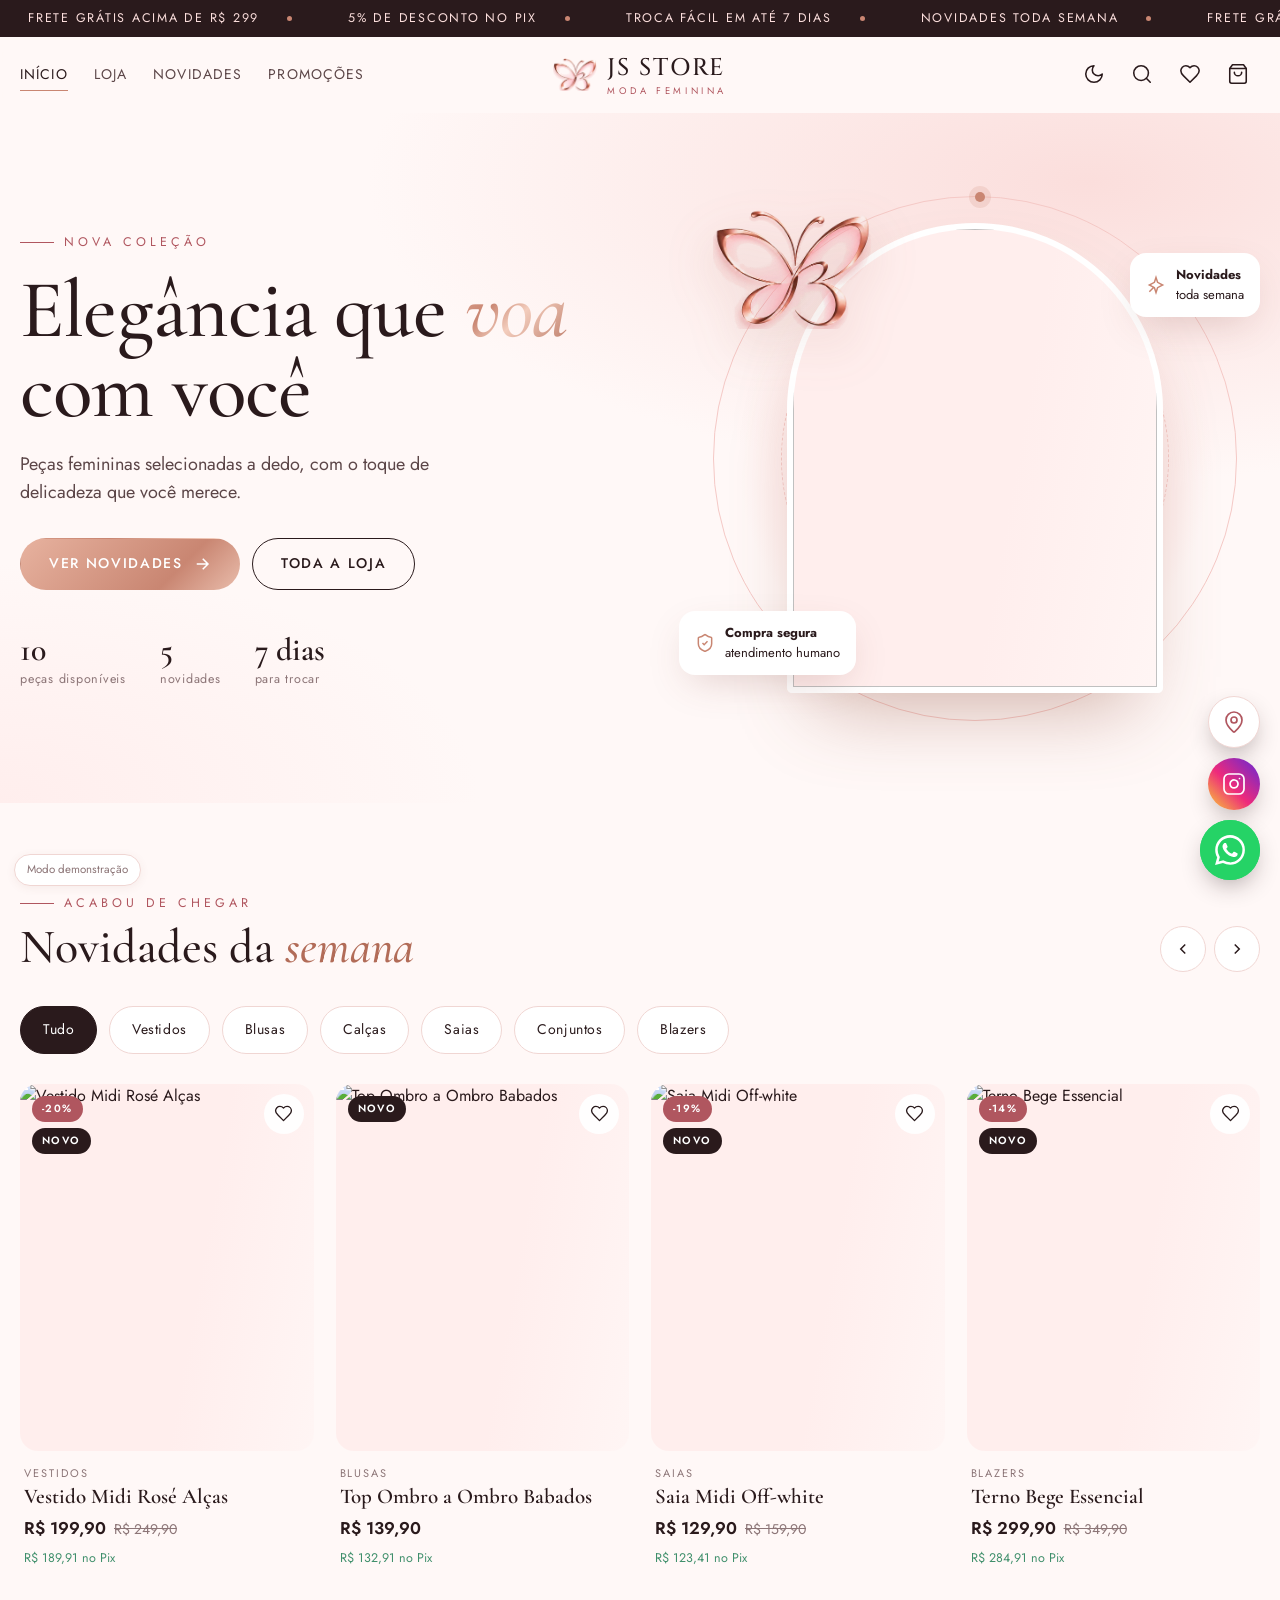
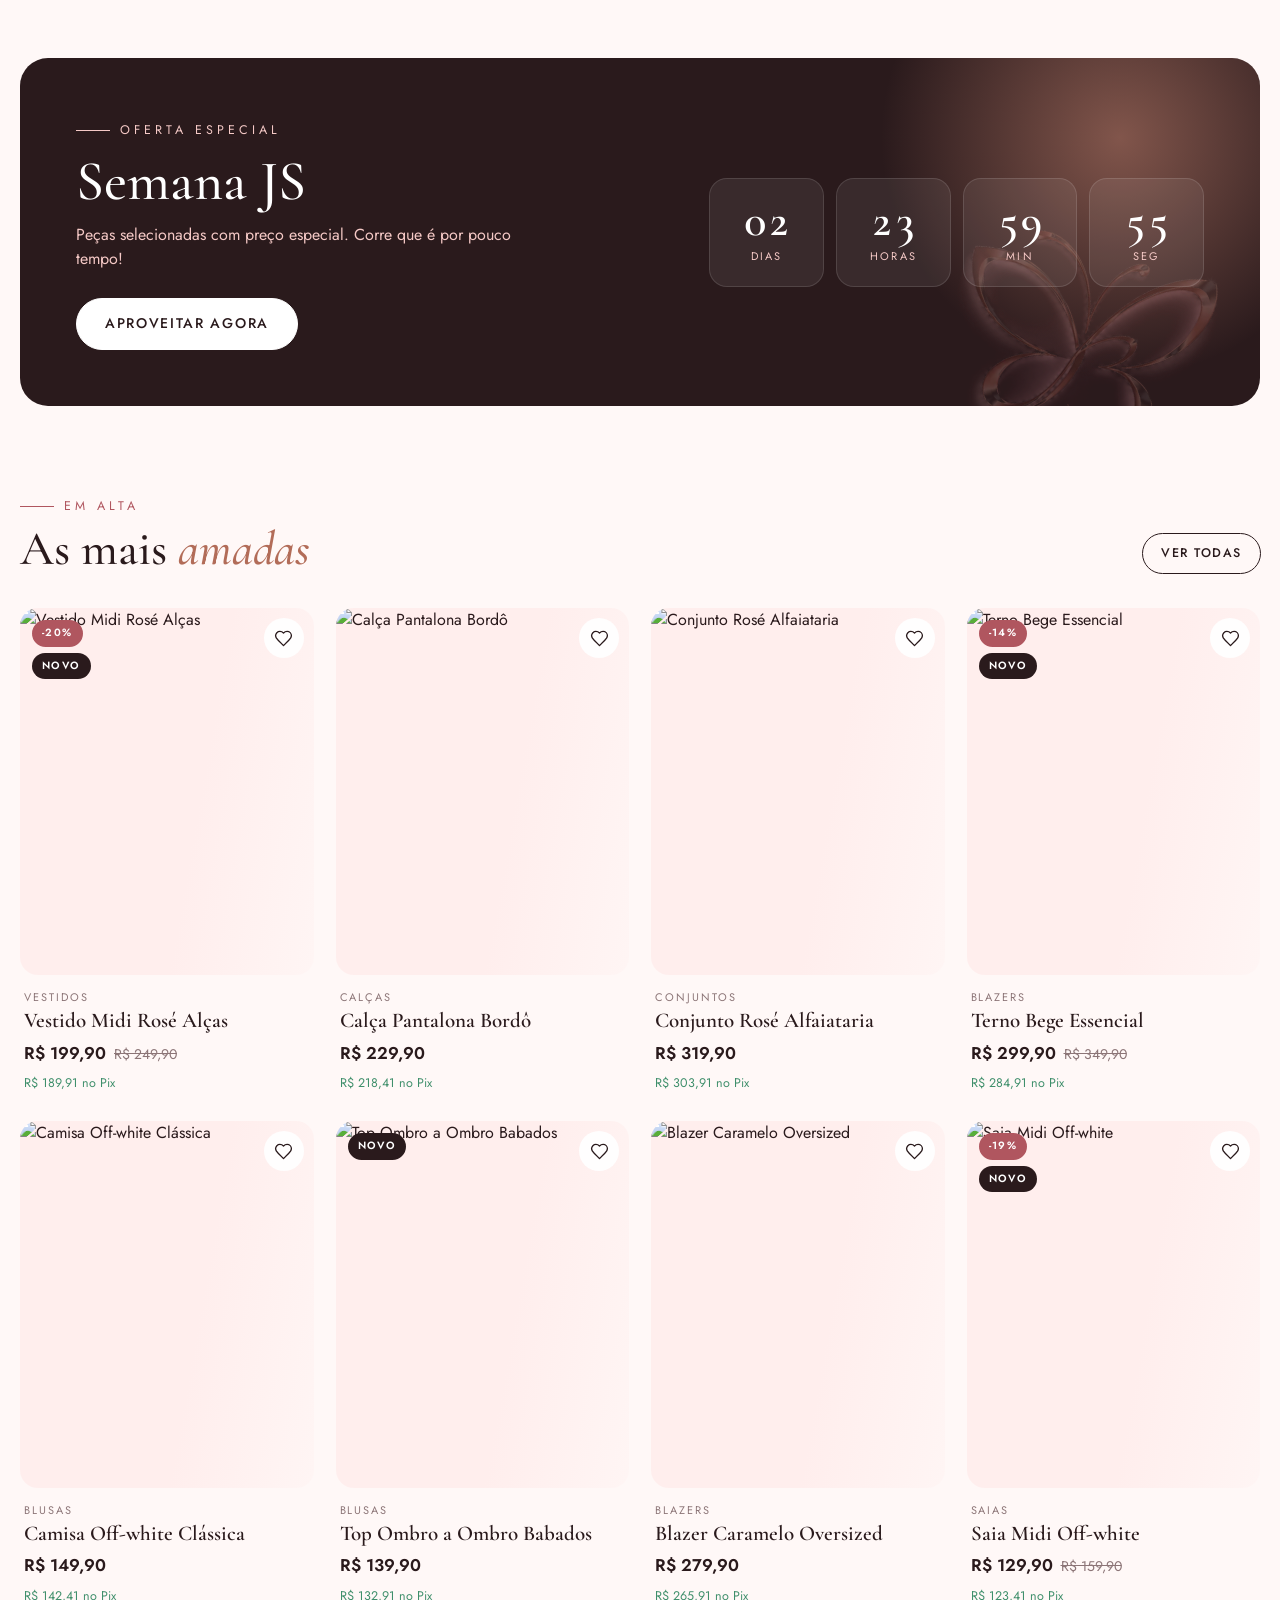
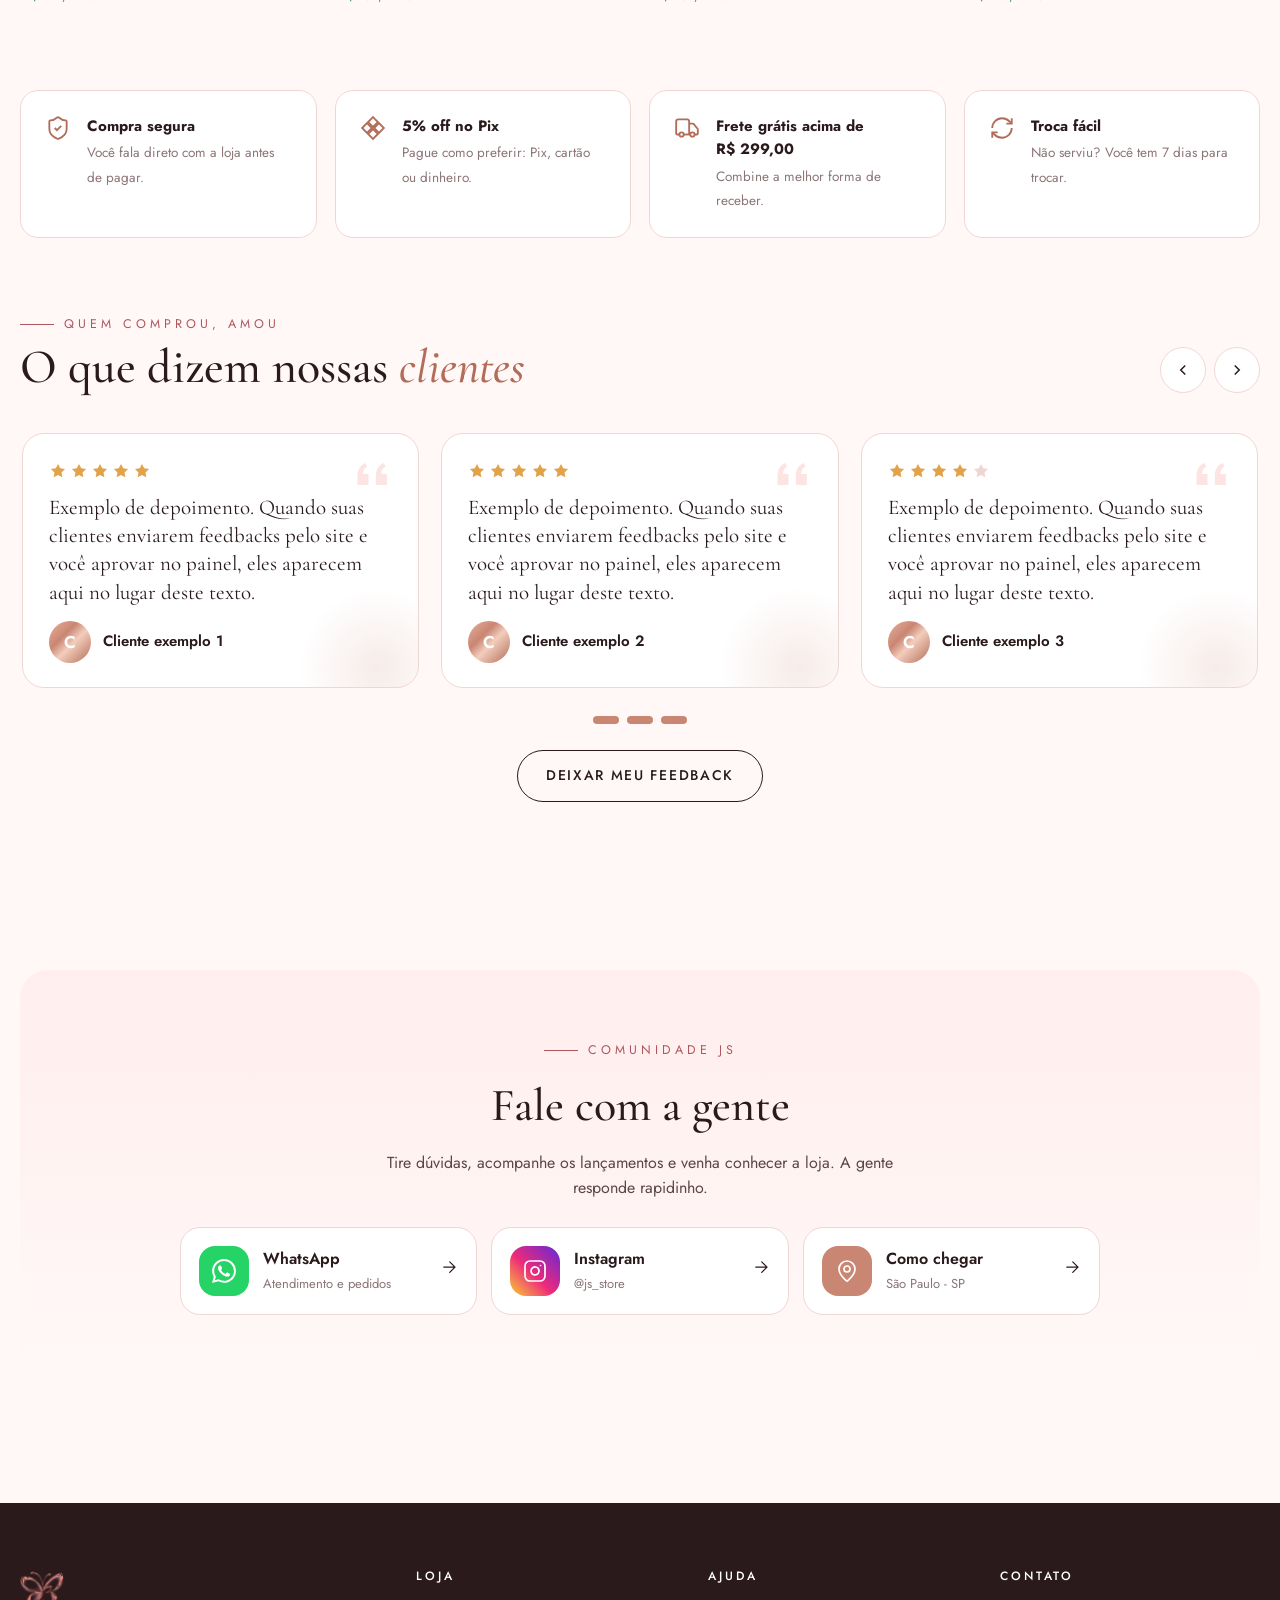
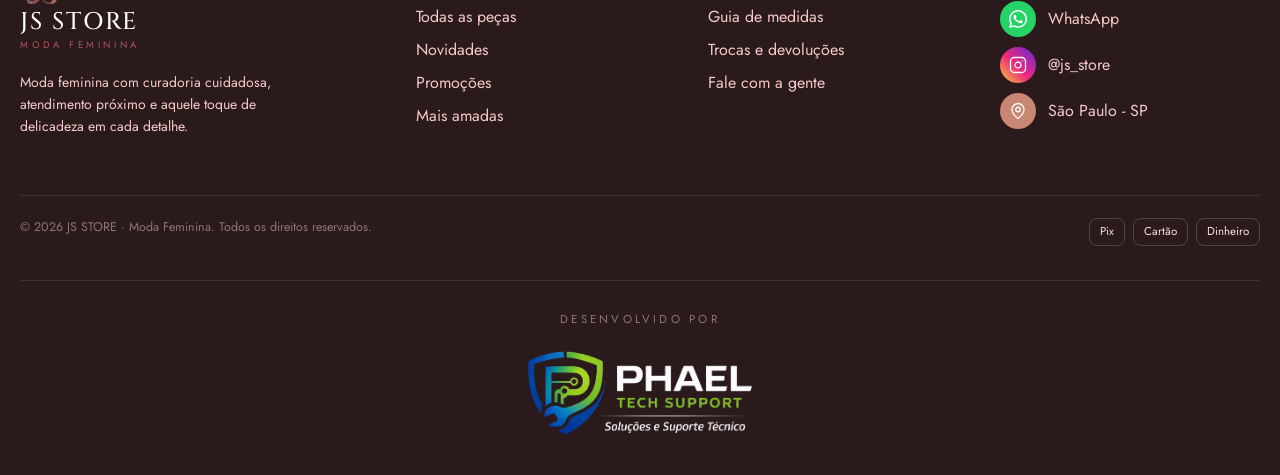
==== commit 1fedfb28: "Feedbacks com carrossel e gestão no painel; login admin/admin; sem zoom sozinho no celular - Carross" ====
--- a/index.html
+++ b/index.html
@@ -108,6 +108,19 @@
     </div>
   </section>
 
+  <!-- FEEDBACKS -->
+  <section class="section fb-section" id="feedbacks">
+    <div class="wrap">
+      <div class="section-head reveal">
+        <div><span class="eyebrow">Quem comprou, amou</span><h2>O que dizem nossas <em>clientes</em></h2></div>
+        <div class="rail-nav" id="fb-nav"><button data-fb="-1" aria-label="Anterior"><svg viewBox="0 0 24 24" fill="none" stroke="currentColor" stroke-width="2"><path d="m15 18-6-6 6-6"/></svg></button><button data-fb="1" aria-label="Próximo"><svg viewBox="0 0 24 24" fill="none" stroke="currentColor" stroke-width="2"><path d="m9 18 6-6-6-6"/></svg></button></div>
+      </div>
+      <div class="fb-track" id="fb-track" aria-live="polite"></div>
+      <div class="fb-dots" id="fb-dots"></div>
+      <div style="text-align:center;margin-top:26px"><button class="btn btn-ghost" id="fb-open">Deixar meu feedback</button></div>
+    </div>
+  </section>
+
   <!-- COMUNIDADE -->
   <section class="section">
     <div class="wrap">
--- a/assets/css/style.css
+++ b/assets/css/style.css
@@ -630,3 +630,67 @@
 @keyframes flap { 0%, 70%, 100% { transform: scaleX(1); } 80% { transform: scaleX(.55); } 90% { transform: scaleX(1); } }
 @media (prefers-reduced-motion: reduce) { .bfly-ic .w { animation: none; } }
 @media (max-width: 640px) { .footer { padding-bottom: 110px; } }
+
+/* =============================================================
+   Feedbacks (carrossel)
+   ============================================================= */
+.fb-section { padding-top: 70px; }
+.fb-track { display: grid; grid-auto-flow: column; grid-auto-columns: calc((100% - 44px) / 3); gap: 22px; overflow-x: auto; scroll-snap-type: x mandatory; scrollbar-width: none; padding: 6px 2px 10px; -webkit-overflow-scrolling: touch; overscroll-behavior-x: contain; }
+.fb-track::-webkit-scrollbar { display: none; }
+.fb-item { position: relative; margin: 0; scroll-snap-align: start; background: var(--surface); border: 1px solid var(--line); border-radius: 22px; padding: 28px 26px 24px; display: flex; flex-direction: column; gap: 14px; overflow: hidden; }
+.fb-item::after { content: ""; position: absolute; inset: auto -40px -60px auto; width: 160px; height: 160px; border-radius: 50%; background: radial-gradient(circle, rgba(201, 134, 114, .16), transparent 70%); pointer-events: none; }
+.fb-quote { position: absolute; right: 22px; top: 18px; width: 44px; height: 44px; fill: var(--blush-200); opacity: .8; }
+.fb-item blockquote { margin: 0; font-family: var(--display); font-size: 21px; line-height: 1.35; color: var(--text); flex: 1; }
+.fb-item figcaption { display: flex; align-items: center; gap: 12px; }
+.fb-item figcaption b { display: block; font-weight: 600; font-size: 15px; }
+.fb-item figcaption small { color: var(--ink-3); font-size: 13px; }
+.fb-av { width: 42px; height: 42px; border-radius: 50%; display: grid; place-items: center; background: var(--gold-grad); color: #fff; font-weight: 600; font-size: 17px; flex: 0 0 auto; }
+.stars { display: inline-flex; gap: 3px; }
+.stars svg { width: 18px; height: 18px; fill: var(--line); }
+.stars svg.on { fill: #e2a24a; }
+.fb-dots { display: flex; justify-content: center; gap: 8px; margin-top: 18px; }
+.fb-dots button { width: 8px; height: 8px; border-radius: 4px; border: 0; padding: 0; background: var(--line); transition: width .5s var(--ease), background .4s; }
+.fb-dots button.on { width: 26px; background: var(--rose); }
+.fb-empty { grid-column: 1 / -1; text-align: center; padding: 34px 20px; border: 1.5px dashed var(--blush-300); border-radius: 22px; color: var(--ink-2); }
+.fb-empty svg { width: 30px; height: 30px; color: var(--rose); }
+.fb-empty p { margin: 8px 0 0; }
+.star-pick { display: flex; gap: 4px; }
+.star-pick button { border: 0; background: none; padding: 2px; transition: transform .25s var(--ease); }
+.star-pick svg { width: 32px; height: 32px; fill: var(--line); transition: fill .2s; }
+.star-pick button.on svg { fill: #e2a24a; }
+:root[data-theme="dark"] .fb-quote { fill: rgba(201, 134, 114, .35); }
+@media (prefers-color-scheme: dark) { :root:not([data-theme="light"]) .fb-quote { fill: rgba(201, 134, 114, .35); } }
+@media (max-width: 1024px) { .fb-track { grid-auto-columns: calc((100% - 22px) / 2); } }
+@media (max-width: 640px) { .fb-track { grid-auto-columns: 86%; gap: 12px; } .fb-item blockquote { font-size: 19px; } }
+
+/* =============================================================
+   Celular / iPhone: nada cresce ou encolhe sozinho
+   ============================================================= */
+html { -webkit-tap-highlight-color: transparent; touch-action: manipulation; } /* sem zoom de toque duplo */
+@media (hover: none), (pointer: coarse) {
+  /* no toque o iPhone "prende" o efeito de passar o mouse; aqui ele é desligado */
+  .card:hover .card-media img, .card:active .card-media img { transform: none; }
+  .card:hover .card-media img.alt.is-loaded { opacity: 0; }
+  .btn:hover, .trust div:hover, .cat:hover, .contact-card:hover, .fav:hover, .sf:hover, .brand:hover img, .kpi:hover, .fb-card:hover { transform: none; }
+  .btn:hover { box-shadow: none; }
+  .btn:hover::before { transform: translateX(-120%); }
+  .contact-card:hover { color: inherit; box-shadow: none; }
+  .contact-card:hover::before { opacity: 0; }
+  .contact-card:hover small { color: var(--ink-3); }
+  .contact-card.wa:hover .cc-ic { background: #25d366; } .contact-card.ig:hover .cc-ic { background: var(--ig-grad); } .contact-card.map:hover .cc-ic { background: var(--rose); } .contact-card.vip:hover .cc-ic { background: var(--wine); }
+  .contact-card:hover .cc-go { transform: none; }
+  .card-media img { transition: opacity .7s var(--ease); }
+  .reveal { transform: none; transition: opacity .8s var(--ease); }  /* só aparece, sem deslizar */
+  .btn:active, .cat:active, .size:active, .sf:active { transform: scale(.97); }
+}
+@media (max-width: 860px) {
+  /* o iPhone dá zoom sozinho em campos com letra menor que 16px */
+  input, select, textarea, .pill-select { font-size: 16px !important; }
+}
+/* zoom da foto: só dentro da página do produto, ao tocar na foto */
+.main-img { touch-action: pan-y; }
+.main-img.zoom { touch-action: none; cursor: zoom-out; }
+.main-img img { transition: transform .45s var(--ease), opacity .6s var(--ease); }
+.zoom-hint { position: absolute; right: 12px; bottom: 12px; z-index: 2; display: inline-flex; align-items: center; gap: 6px; background: var(--glass); color: var(--text); font-size: 12.5px; padding: 6px 12px; border-radius: 999px; pointer-events: none; transition: opacity .3s; }
+.zoom-hint svg { width: 15px; height: 15px; }
+.main-img.zoom .zoom-hint { opacity: 0; }
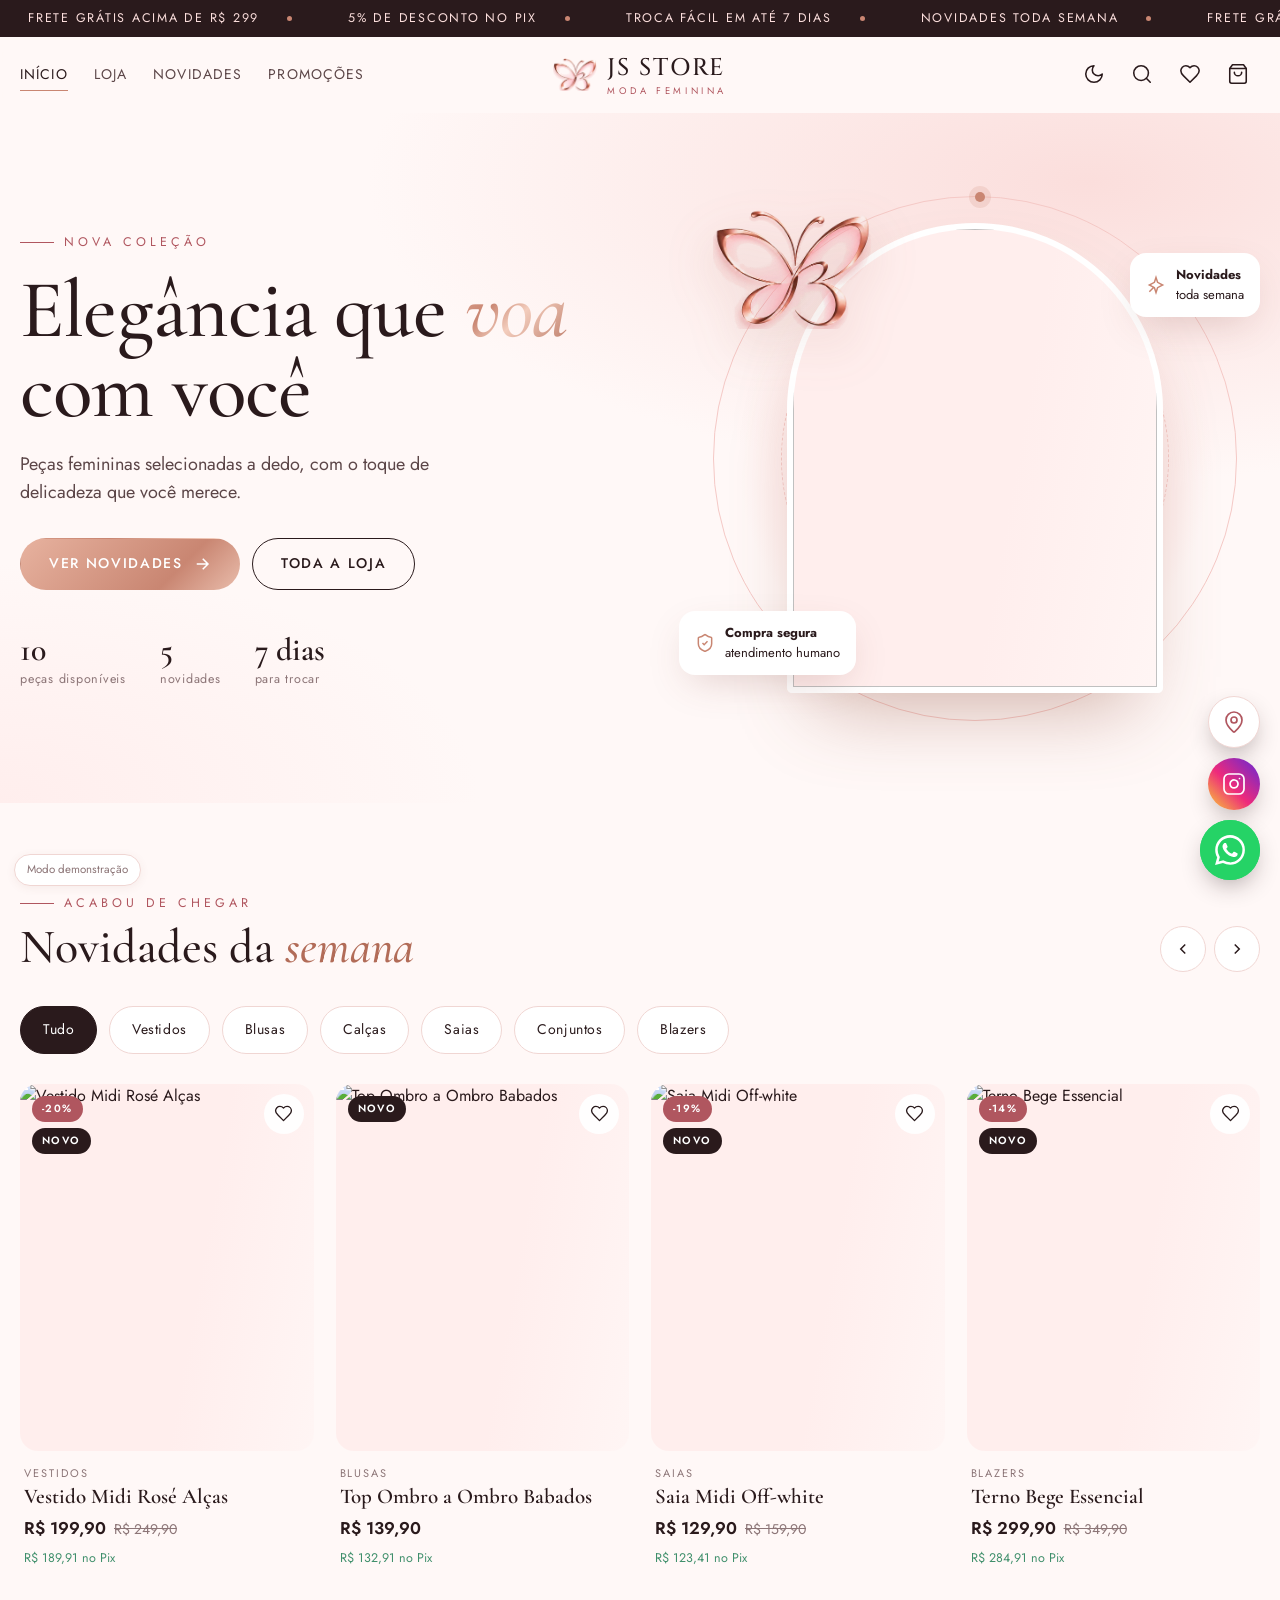
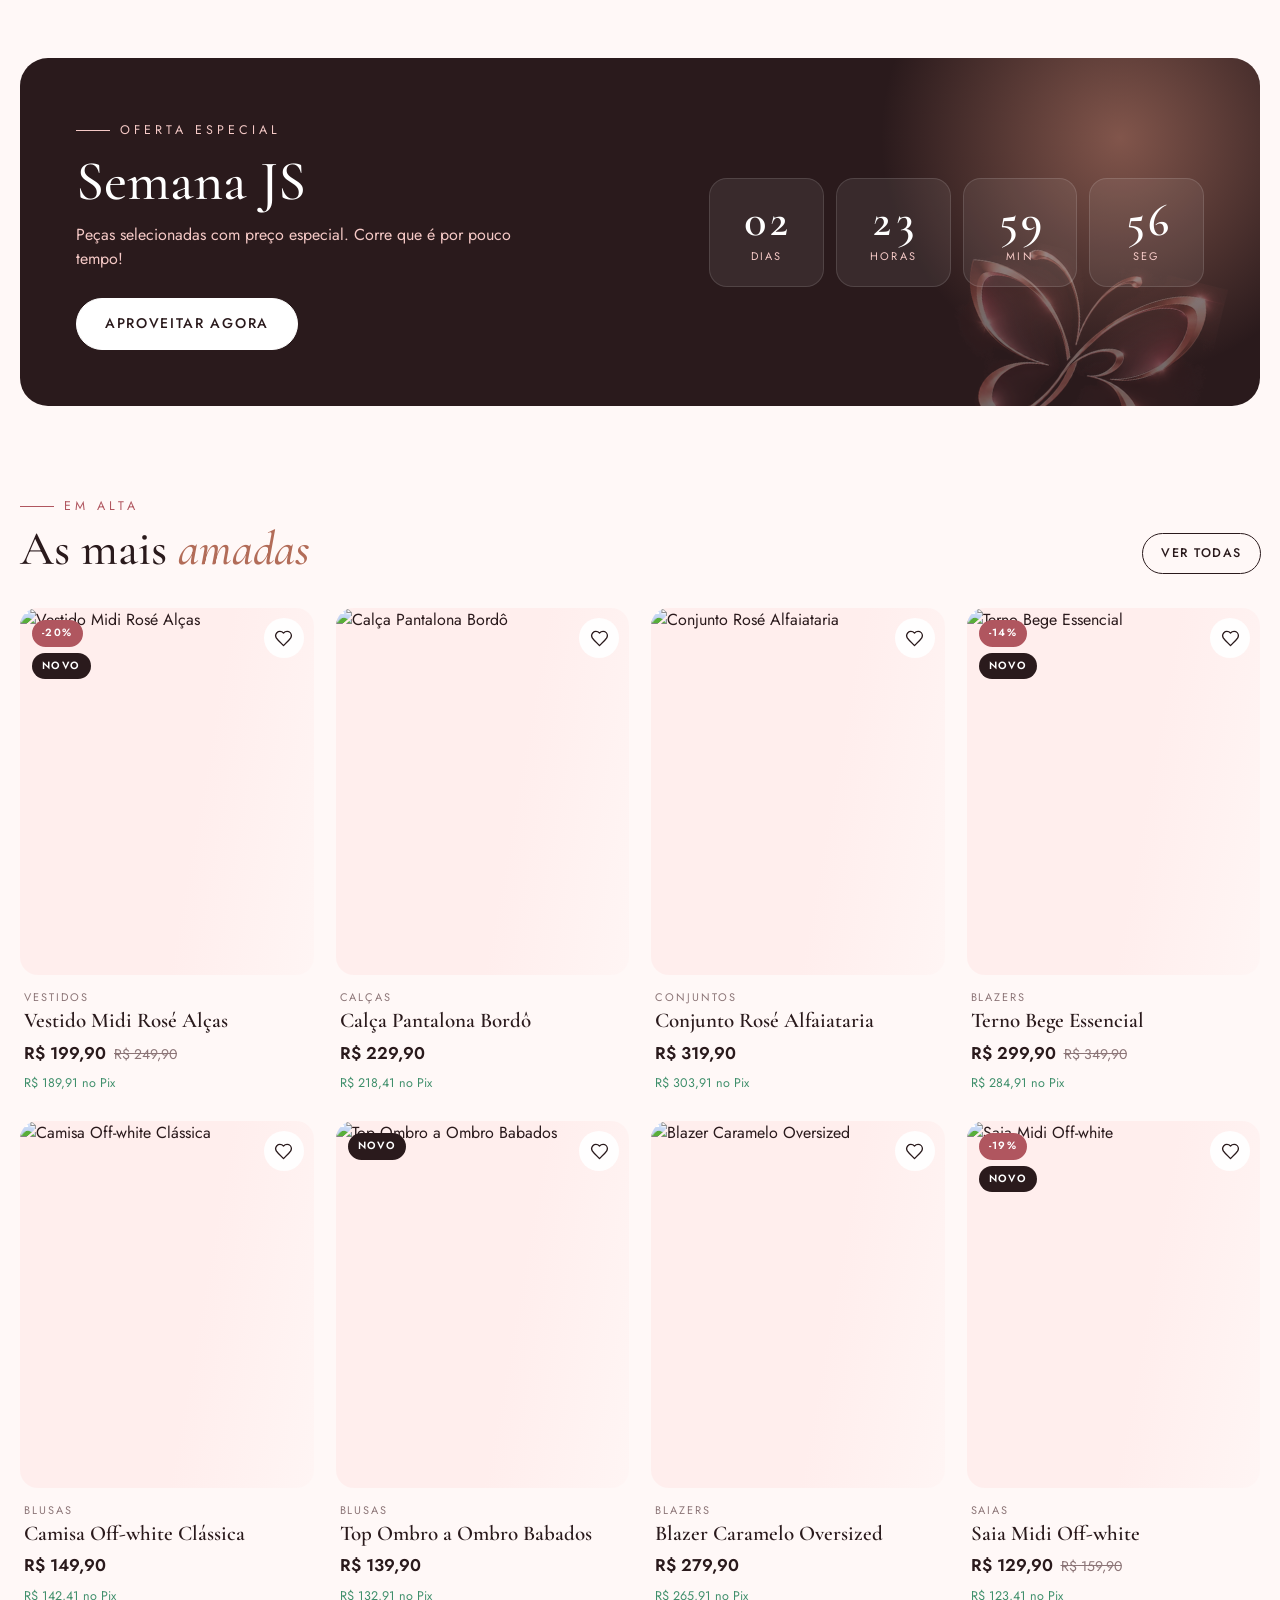
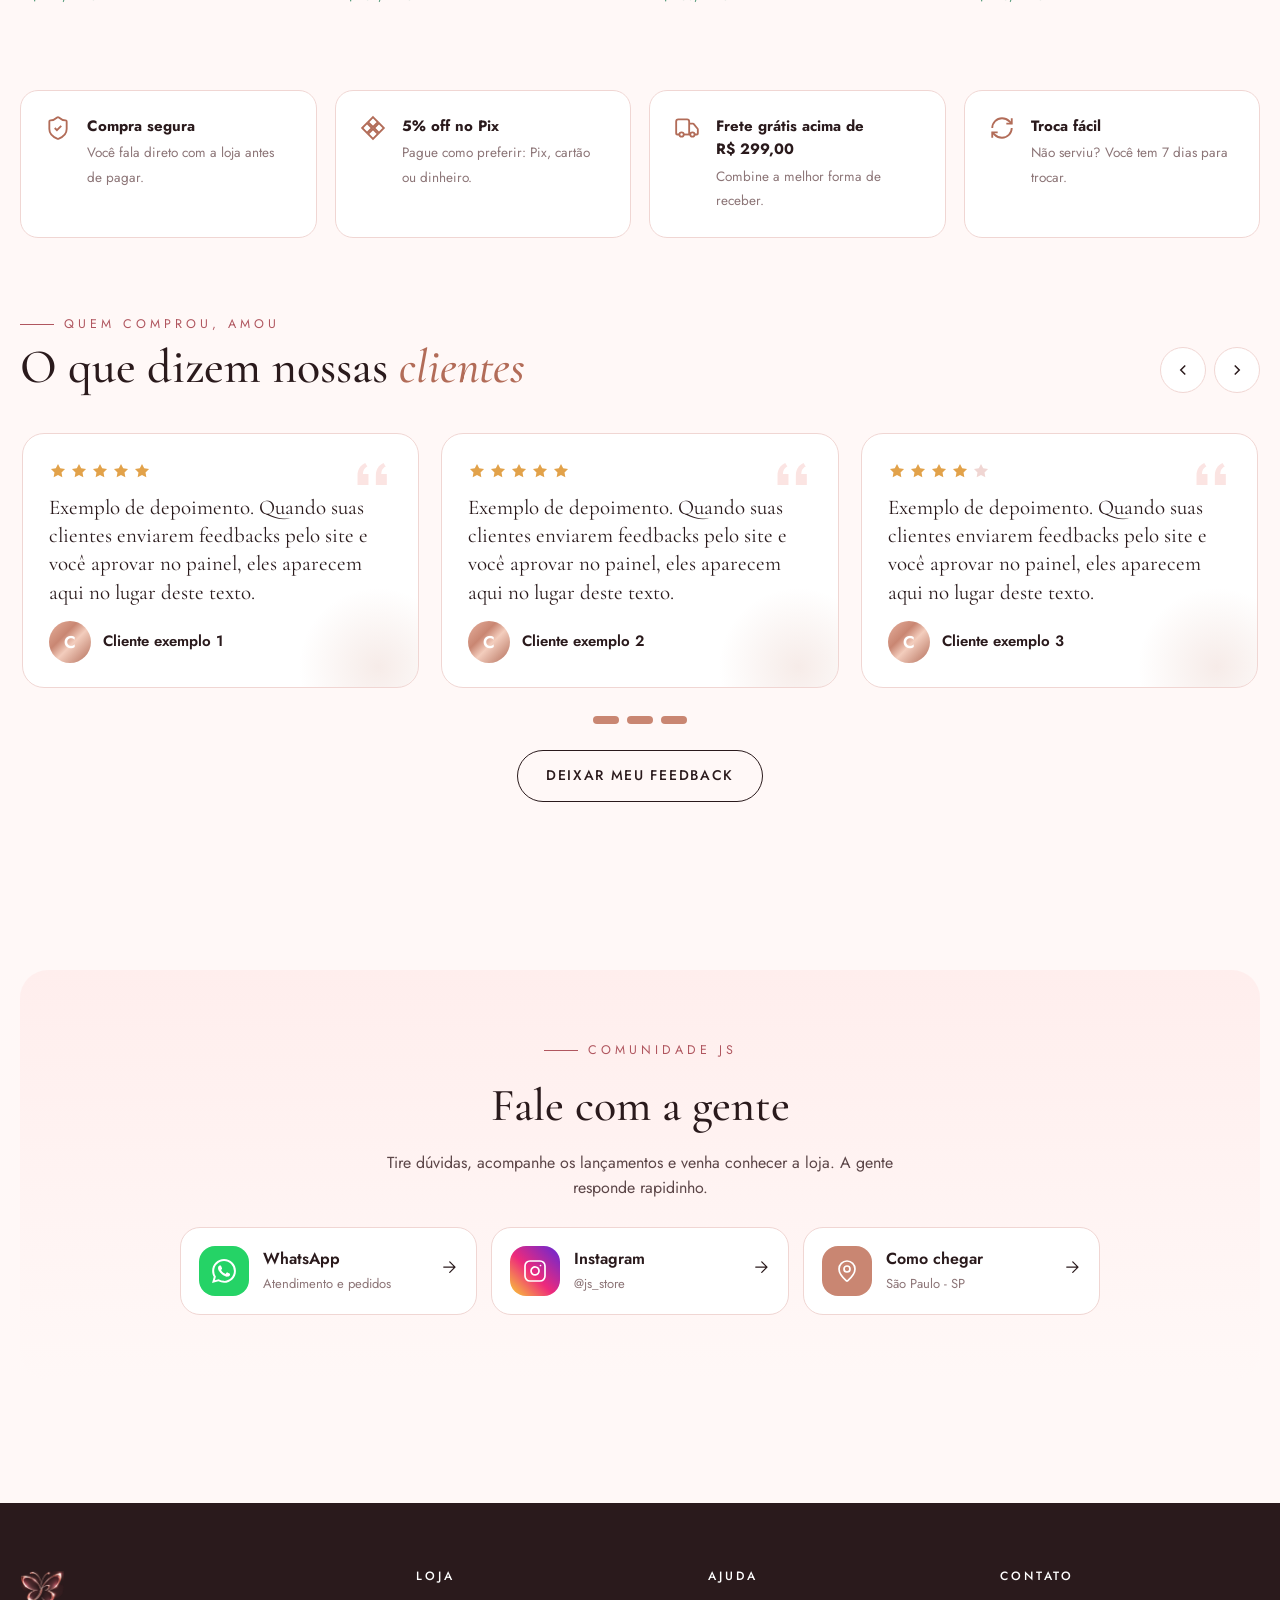
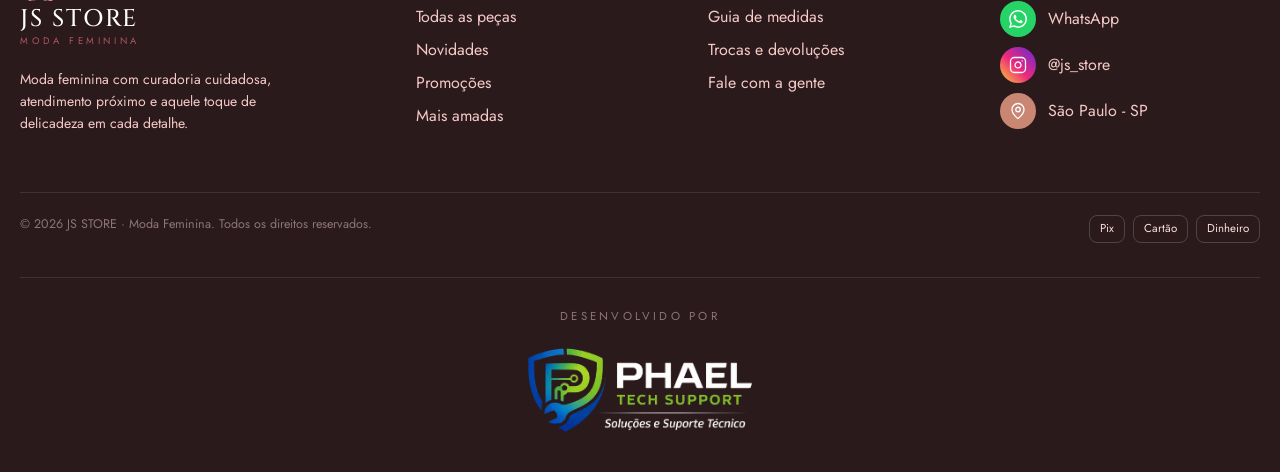
==== commit 6c6eda7f: "Logo escura no modo escuro; feedbacks com @ do Instagram e fotos opcionais - Nova logo rose gold sob" ====
--- a/index.html
+++ b/index.html
@@ -41,7 +41,7 @@
       <div class="hero-art reveal" aria-hidden="true">
         <div class="halo"></div><div class="ring"></div><div class="ring r2"></div>
         <div class="hero-photo"><img id="hero-img" alt="" fetchpriority="high"></div>
-        <img class="bfly" src="/assets/img/butterfly.webp" alt="" width="360" height="275">
+        <img class="bfly logo-l" src="/assets/img/butterfly.webp" alt="" width="360" height="275"><img class="bfly logo-d" src="/assets/img/butterfly-dark.webp" alt="" width="360" height="275">
         <div class="chip c1"><svg viewBox="0 0 24 24" fill="none" stroke="currentColor" stroke-width="1.8"><path d="M20 13c0 5-3.5 7.5-7.66 8.95a1 1 0 0 1-.67-.01C7.5 20.5 4 18 4 13V6a1 1 0 0 1 1-1c2 0 4.5-1.2 6.24-2.72a1.17 1.17 0 0 1 1.52 0C14.51 3.81 17 5 19 5a1 1 0 0 1 1 1z"/><path d="m9 12 2 2 4-4"/></svg><span><b>Compra segura</b><br>atendimento humano</span></div>
         <div class="chip c2"><svg viewBox="0 0 24 24" fill="none" stroke="currentColor" stroke-width="1.8"><path d="M9.94 14.06 4 20M12 3l1.9 5.8L20 12l-6.1 3.2L12 21l-1.9-5.8L4 12l6.1-3.2Z"/></svg><span><b>Novidades</b><br>toda semana</span></div>
       </div>
@@ -63,7 +63,7 @@
   <!-- PROMO COM CONTAGEM -->
   <section class="wrap" id="promo-wrap">
     <div class="promo reveal">
-      <img class="bfly-bg" src="/assets/img/butterfly.webp" alt="" aria-hidden="true">
+      <img class="bfly-bg logo-l" src="/assets/img/butterfly.webp" alt="" aria-hidden="true"><img class="bfly-bg logo-d" src="/assets/img/butterfly-dark.webp" alt="" aria-hidden="true">
       <div>
         <span class="eyebrow">Oferta especial</span>
         <h2 id="promo-title">Semana JS</h2>
--- a/assets/css/style.css
+++ b/assets/css/style.css
@@ -541,7 +541,6 @@
   :root:not([data-theme="light"]) .st.enviado { background: rgba(150, 100, 220, .2); color: #cdb0f5; }
   :root:not([data-theme="light"]) .st.entregue, :root:not([data-theme="light"]) .st.ativo { background: rgba(63, 143, 107, .2); color: #7fd6ab; }
   :root:not([data-theme="light"]) .demo-banner { background: rgba(199, 130, 44, .12); border-color: rgba(199, 130, 44, .35); color: #f0c58a; }
-  :root:not([data-theme="light"]) .login-box > img, :root:not([data-theme="light"]) .brand-logo-light { background: #fff8f7; border-radius: 18px; padding: 6px 10px; }
   :root:not([data-theme="light"]) .switch i { background: #4a3639; }
   :root:not([data-theme="light"]) .stepper button { background: var(--blush-100); }
   :root:not([data-theme="light"]) .sf-map { color: var(--rose-700); }
@@ -589,7 +588,6 @@
 :root[data-theme="dark"] .st.enviado { background: rgba(150, 100, 220, .2); color: #cdb0f5; }
 :root[data-theme="dark"] .st.entregue, :root[data-theme="dark"] .st.ativo { background: rgba(63, 143, 107, .2); color: #7fd6ab; }
 :root[data-theme="dark"] .demo-banner { background: rgba(199, 130, 44, .12); border-color: rgba(199, 130, 44, .35); color: #f0c58a; }
-:root[data-theme="dark"] .login-box > img, :root[data-theme="dark"] .brand-logo-light { background: #fff8f7; border-radius: 18px; padding: 6px 10px; }
 :root[data-theme="dark"] .switch i { background: #4a3639; }
 :root[data-theme="dark"] .stepper button { background: var(--blush-100); }
 :root[data-theme="dark"] .sf-map { color: var(--rose-700); }
@@ -694,3 +692,55 @@
 .zoom-hint { position: absolute; right: 12px; bottom: 12px; z-index: 2; display: inline-flex; align-items: center; gap: 6px; background: var(--glass); color: var(--text); font-size: 12.5px; padding: 6px 12px; border-radius: 999px; pointer-events: none; transition: opacity .3s; }
 .zoom-hint svg { width: 15px; height: 15px; }
 .main-img.zoom .zoom-hint { opacity: 0; }
+
+/* =============================================================
+   Logo: versão clara / versão escura (troca junto com o tema)
+   ============================================================= */
+img.logo-d { display: none !important; }
+:root[data-theme="dark"] img.logo-l { display: none !important; }
+:root[data-theme="dark"] img.logo-d { display: block !important; }
+@media (prefers-color-scheme: dark) {
+  :root:not([data-theme="light"]) img.logo-l { display: none !important; }
+  :root:not([data-theme="light"]) img.logo-d { display: block !important; }
+}
+/* áreas que são sempre escuras usam sempre a versão escura */
+.footer img.logo-l, .side img.logo-l, .promo img.logo-l { display: none !important; }
+.footer img.logo-d, .side img.logo-d, .promo img.logo-d { display: block !important; }
+.h-ic img.logo-d { display: none !important; }
+:root[data-theme="dark"] .h-ic img.logo-d { display: inline-block !important; }
+@media (prefers-color-scheme: dark) { :root:not([data-theme="light"]) .h-ic img.logo-d { display: inline-block !important; } }
+.promo .bfly-bg.logo-d { opacity: .35; }
+.hero-art .bfly.logo-d { filter: drop-shadow(0 0 26px rgba(232, 160, 150, .35)); }
+
+/* feedbacks: fotos, Instagram e formulário */
+.fb-photos { display: flex; gap: 8px; }
+.fb-photos button { width: 64px; height: 80px; padding: 0; border: 0; border-radius: 12px; overflow: hidden; background: var(--blush-100); cursor: zoom-in; transition: transform .4s var(--ease); }
+.fb-photos img { width: 100%; height: 100%; object-fit: cover; }
+@media (hover: hover) { .fb-photos button:hover { transform: translateY(-2px); } }
+.fb-ig { display: inline-flex; align-items: center; gap: 4px; color: var(--wine); }
+.fb-ig svg { width: 13px; height: 13px; }
+.fb-item figcaption small { display: block; }
+.opt-tag { font-weight: 400; color: var(--ink-3); font-size: 12px; }
+.at-input { position: relative; }
+.at-input span { position: absolute; left: 14px; top: 50%; translate: 0 -50%; color: var(--ink-3); }
+.at-input .input { padding-left: 32px; }
+.fb-pick { display: flex; gap: 10px; flex-wrap: wrap; }
+.fb-thumb, .fb-add { width: 84px; height: 104px; border-radius: 14px; position: relative; overflow: hidden; }
+.fb-thumb { animation: slideIn .3s var(--ease); background: var(--blush-100); }
+.fb-thumb img { width: 100%; height: 100%; object-fit: cover; }
+.fb-thumb button { position: absolute; top: 5px; right: 5px; width: 26px; height: 26px; border-radius: 50%; border: 0; background: rgba(255, 255, 255, .92); color: #2a1a1c; display: grid; place-items: center; padding: 0; }
+.fb-thumb button svg { width: 14px; height: 14px; }
+.fb-add { border: 2px dashed var(--blush-300); background: var(--blush-50); display: grid; place-content: center; justify-items: center; gap: 4px; font-size: 12px; color: var(--ink-2); cursor: pointer; text-align: center; padding: 6px; transition: border-color .3s, background .3s; }
+.fb-add:hover { border-color: var(--rose); background: var(--blush-100); }
+.fb-add svg { width: 22px; height: 22px; color: var(--rose); }
+.lightbox { position: relative; }
+.lb-box { width: min(560px, 100%); padding: 18px; }
+.lb-box .modal-close { z-index: 3; background: var(--glass); }
+.lightbox img { width: 100%; max-height: 72vh; object-fit: contain; border-radius: 16px; background: var(--blush-100); transition: opacity .25s var(--ease); }
+.lb-nav { position: absolute; top: calc(50% - 30px); width: 42px; height: 42px; border-radius: 50%; border: 0; background: var(--glass); color: var(--text); display: grid; place-items: center; box-shadow: var(--shadow-sm); }
+.lb-nav svg { width: 20px; height: 20px; }
+.lb-nav.prev { left: 10px; } .lb-nav.next { right: 10px; }
+.row2 { display: grid; grid-template-columns: 1fr 1fr; gap: 12px; }
+@media (max-width: 520px) { .row2 { grid-template-columns: 1fr; } }
+.hint { font-size: 12.5px; color: var(--ink-3); line-height: 1.45; }
+.field > .hint { display: block; margin-top: 2px; }
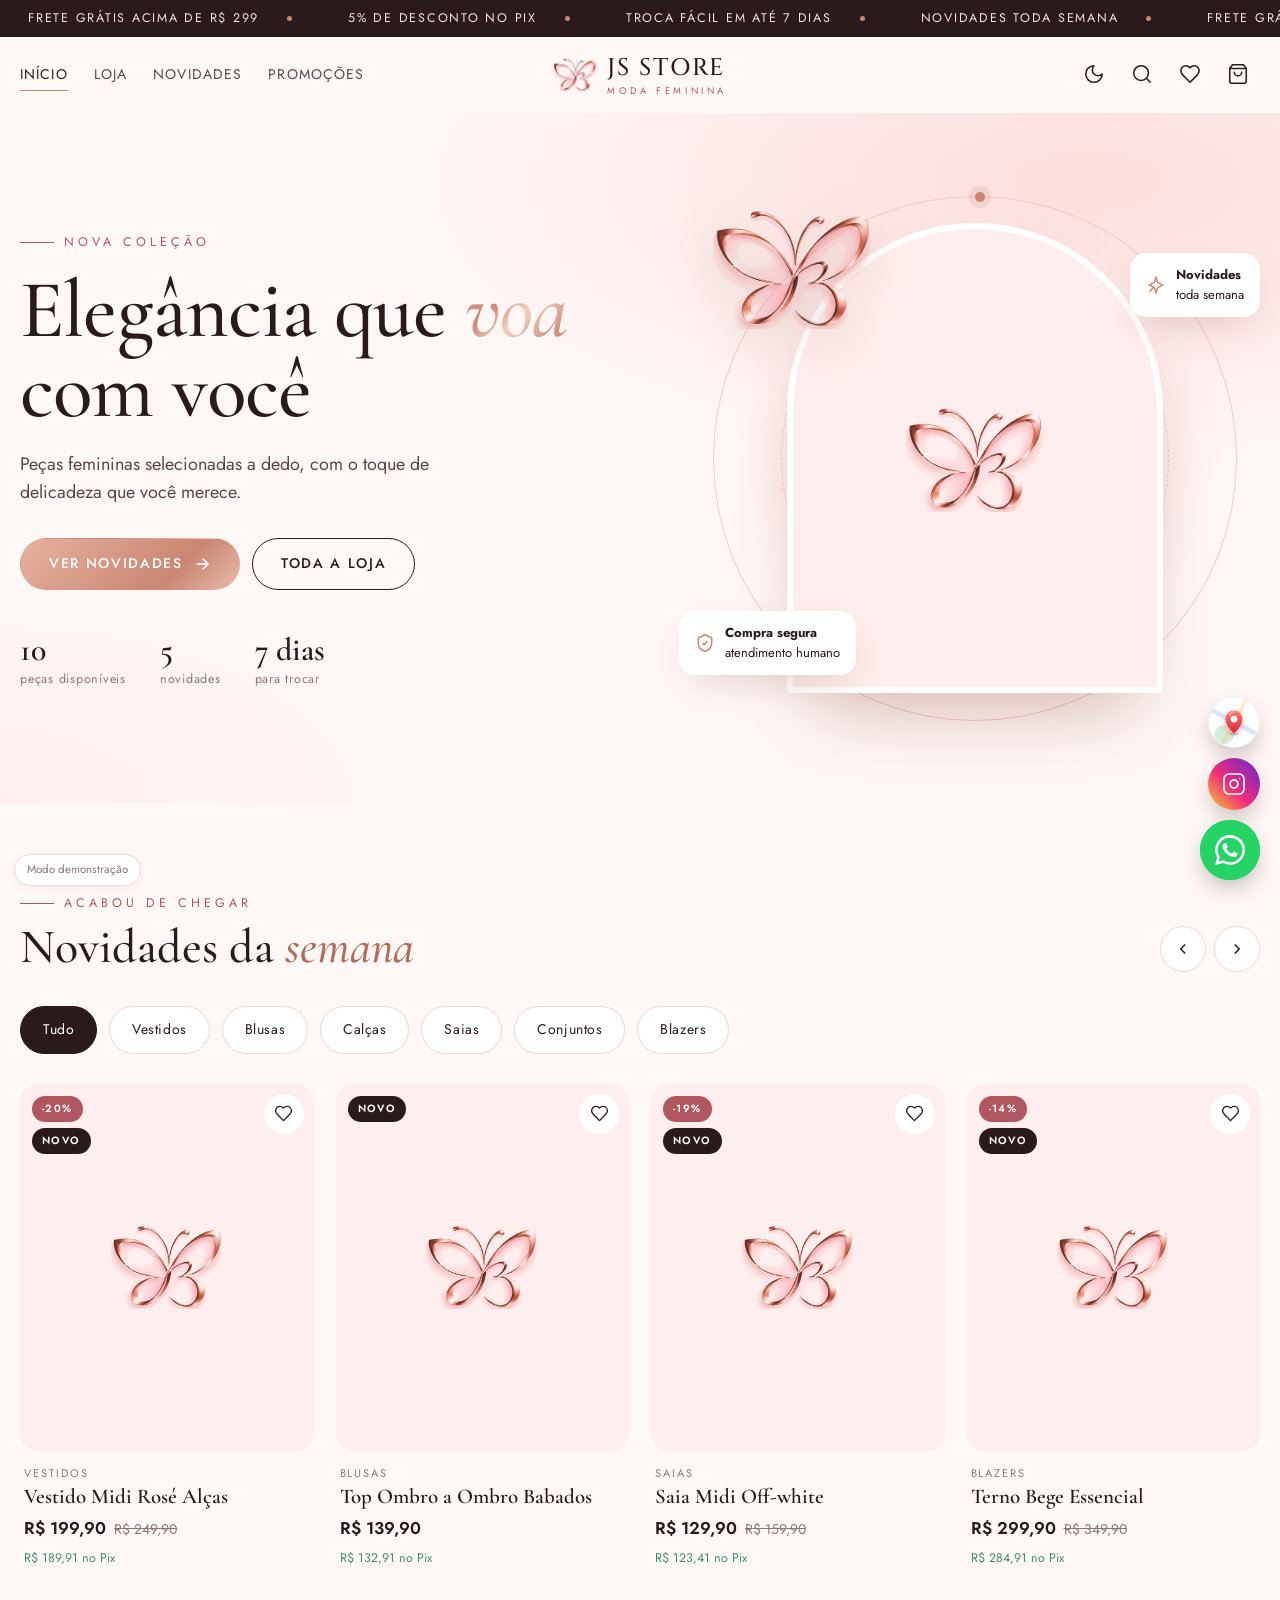
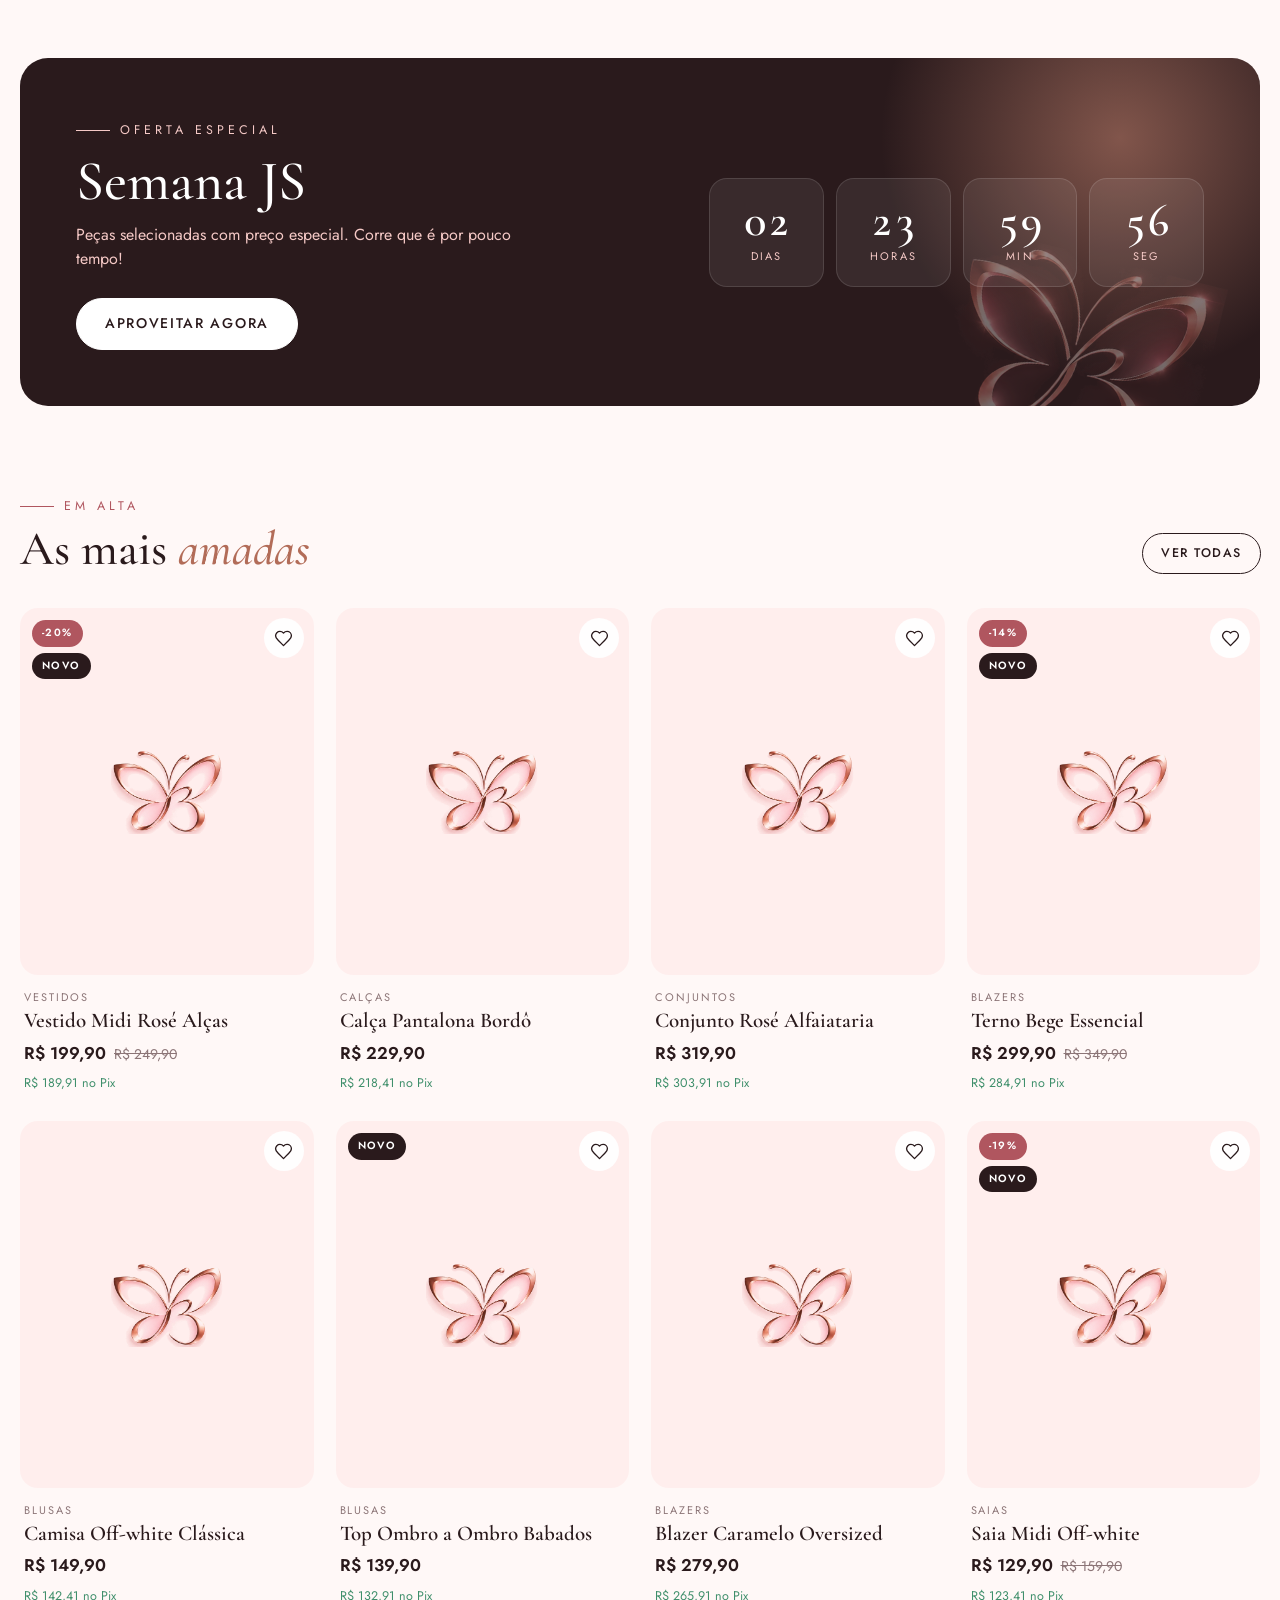
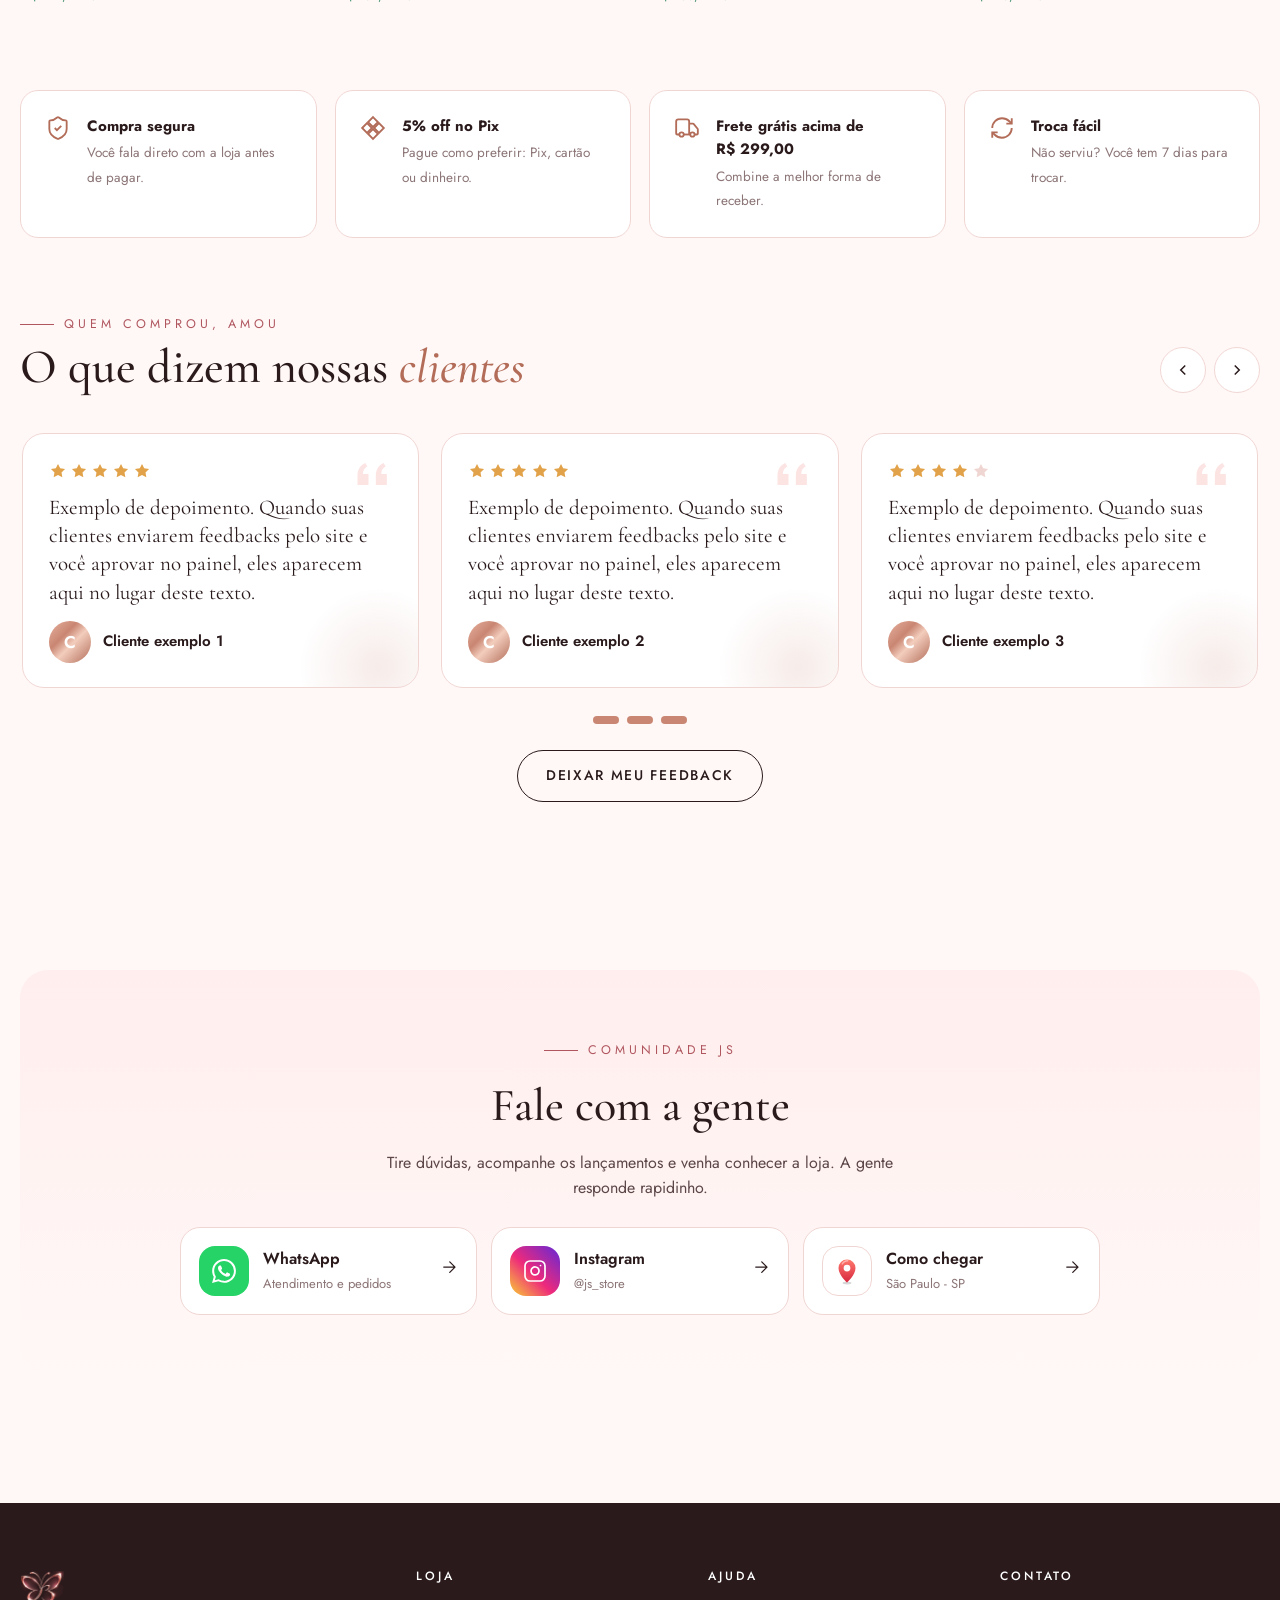
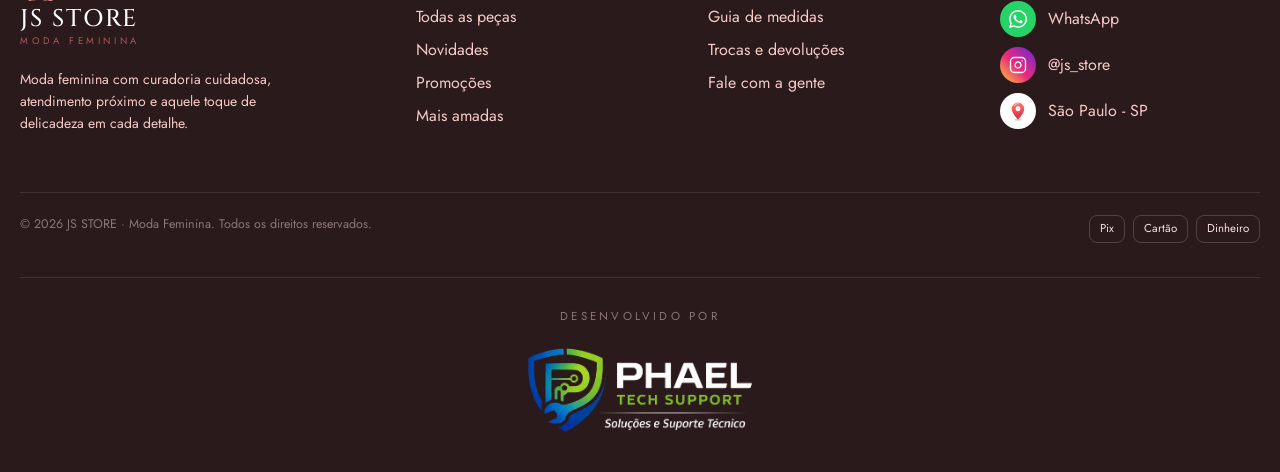
==== commit 378b5d17: "App instalável (PWA), otimização para iPhone e alfinete de localização em destaque - Manifesto, ícon" ====
--- a/index.html
+++ b/index.html
@@ -4,14 +4,22 @@
 <meta charset="utf-8">
 <script>try{var t=localStorage.getItem("jss_theme");if(t)document.documentElement.dataset.theme=t}catch(e){}</script>
 <meta name="viewport" content="width=device-width, initial-scale=1, viewport-fit=cover">
+<meta name="theme-color" content="#fff8f7" media="(prefers-color-scheme: light)">
+<meta name="theme-color" content="#161012" media="(prefers-color-scheme: dark)">
+<link rel="manifest" href="/manifest.webmanifest">
+<meta name="mobile-web-app-capable" content="yes">
+<meta name="apple-mobile-web-app-capable" content="yes">
+<meta name="apple-mobile-web-app-status-bar-style" content="black-translucent">
+<meta name="apple-mobile-web-app-title" content="JS STORE">
+<meta name="format-detection" content="telephone=no">
 <title>JS STORE · Moda Feminina</title>
 <meta name="description" content="JS STORE — moda feminina com curadoria, novidades toda semana e atendimento pelo WhatsApp.">
-<meta name="theme-color" content="#fff8f7">
 <link rel="icon" type="image/png" href="/assets/img/favicon.png">
 <link rel="apple-touch-icon" href="/assets/img/apple-touch-icon.png">
 <meta property="og:title" content="JS STORE · Moda Feminina">
 <meta property="og:description" content="Elegância que voa com você. Novidades toda semana.">
 <meta property="og:image" content="/assets/img/og.jpg">
+<link rel="preconnect" href="https://images.unsplash.com">
 <link rel="preconnect" href="https://fonts.googleapis.com">
 <link rel="preconnect" href="https://fonts.gstatic.com" crossorigin>
 <link rel="stylesheet" href="https://fonts.googleapis.com/css2?family=Cinzel:wght@500;600&family=Cormorant+Garamond:ital,wght@0,500;0,600;1,500;1,600&family=Jost:wght@400;500;600&display=swap">
--- a/assets/css/style.css
+++ b/assets/css/style.css
@@ -744,3 +744,124 @@
 @media (max-width: 520px) { .row2 { grid-template-columns: 1fr; } }
 .hint { font-size: 12.5px; color: var(--ink-3); line-height: 1.45; }
 .field > .hint { display: block; margin-top: 2px; }
+
+/* =============================================================
+   Celular e iPhone: áreas seguras (notch, barra inferior) e toque
+   ============================================================= */
+:root { --sat: env(safe-area-inset-top, 0px); --sab: env(safe-area-inset-bottom, 0px); --sal: env(safe-area-inset-left, 0px); --sar: env(safe-area-inset-right, 0px); }
+body { padding-left: var(--sal); padding-right: var(--sar); }
+/* app instalado no iPhone: o conteúdo começa abaixo do relógio/bateria */
+.is-app body::before, html.is-app body::before { content: ""; position: fixed; inset: 0 0 auto 0; height: var(--sat); background: var(--blush-50); z-index: 70; }
+html.is-app body { padding-top: var(--sat); }
+html.is-app .header { top: var(--sat); }
+html.is-app .drawer, html.is-app .mnav { padding-top: var(--sat); }
+.drawer-foot { padding-bottom: calc(22px + var(--sab)); }
+.drawer, .mnav { height: 100dvh; overscroll-behavior: contain; }
+.drawer-body, .modal-box { overscroll-behavior: contain; -webkit-overflow-scrolling: touch; }
+.social-float { bottom: calc(20px + var(--sab)); right: calc(20px + var(--sar)); transition: bottom .45s var(--ease); }
+.toasts { bottom: calc(24px + var(--sab)); }
+.mnav { padding-bottom: calc(24px + var(--sab)); }
+.mnav-foot { margin-top: auto; display: flex; flex-direction: column; gap: 10px; align-items: flex-start; padding-bottom: 8px; }
+.icon-btn { min-width: 44px; min-height: 44px; }
+img { -webkit-user-drag: none; }
+.marquee { will-change: transform; }
+
+/* janelas viram "folha" que sobe de baixo no celular */
+@media (max-width: 640px) {
+  .modal { place-items: end center; padding: 0; }
+  .modal-box { width: 100%; max-height: calc(100dvh - 40px - var(--sat)); border-radius: 26px 26px 0 0; padding: 26px 20px calc(24px + var(--sab)); transform: translateY(100%); opacity: 1; transition: transform .5s var(--ease); }
+  .modal-box::before { content: ""; position: absolute; top: 8px; left: 50%; translate: -50% 0; width: 42px; height: 5px; border-radius: 3px; background: var(--line); }
+  .modal.open .modal-box { transform: none; }
+  .modal-box h3 { font-size: 26px; padding-right: 40px; }
+  .lb-box { padding: 22px 12px calc(16px + var(--sab)); }
+  .drawer { width: 100%; }
+  .toasts { width: calc(100% - 24px); bottom: calc(14px + var(--sab)); }
+  .toast { font-size: 14px; padding: 12px 14px; }
+  .social-float { bottom: calc(14px + var(--sab)); right: calc(14px + var(--sar)); }
+  body.has-buybar .social-float { bottom: calc(92px + var(--sab)); }
+  /* cabeçalho compacto para caber até no iPhone SE */
+  .header-in { grid-template-columns: auto 1fr auto; gap: 6px; }
+  .brand { justify-self: center; gap: 6px; }
+  .actions { gap: 0; }
+  .actions .icon-btn, .menu-btn { width: 40px; height: 40px; min-width: 40px; min-height: 40px; }
+  .topbar { font-size: 11px; }
+  .marquee span { padding: 8px 18px; gap: 18px; }
+  .hero h1 { font-size: clamp(40px, 11vw, 52px); }
+  .hero p { font-size: 16.5px; }
+  .hero-stats b { font-size: 28px; }
+  .section-head h2 { font-size: clamp(30px, 8.5vw, 40px); }
+  .promo h2 { font-size: clamp(32px, 9vw, 42px); }
+  .countdown { gap: 8px; }
+  .countdown div { padding: 14px 4px; border-radius: 14px; }
+  .pdp-info h1 { font-size: clamp(30px, 8.5vw, 38px); }
+  .buy-row { grid-template-columns: auto 1fr auto; }
+  .buy-row .btn { padding: 14px 16px; font-size: 13px; }
+  .card-title { font-size: 17px; }
+  .shop-head { padding: 28px 0 18px; }
+  .toolbar .left { width: 100%; }
+  .pill-select { flex: 1 1 auto; min-width: 0; }
+}
+@media (max-width: 374px) {
+  .brand b { font-size: 17px; letter-spacing: .05em; }
+  .brand img { width: 30px; }
+  #search-btn { display: none; }            /* a busca fica no menu */
+  .grid { gap: 18px 10px; }
+  .price b { font-size: 14.5px; }
+  .hero-stats { gap: 16px; }
+}
+
+/* barra fixa de compra (página do produto, celular) */
+.buy-bar { display: none; }
+@media (max-width: 860px) {
+  .buy-bar { display: flex; position: fixed; left: 0; right: 0; bottom: 0; z-index: 48; align-items: center; justify-content: space-between; gap: 12px; padding: 10px calc(14px + var(--sar)) calc(10px + var(--sab)) calc(16px + var(--sal)); background: var(--header-bg); backdrop-filter: saturate(1.4) blur(14px); -webkit-backdrop-filter: saturate(1.4) blur(14px); border-top: 1px solid var(--line); transform: translateY(110%); transition: transform .5s var(--ease); }
+  .buy-bar.show { transform: none; }
+  .buy-bar div { min-width: 0; }
+  .buy-bar small { display: block; font-size: 12px; color: var(--ink-3); white-space: nowrap; overflow: hidden; text-overflow: ellipsis; max-width: 46vw; }
+  .buy-bar b { font-size: 18px; }
+  .buy-bar .btn { padding: 13px 20px; }
+}
+
+/* instalar app */
+.install-card { display: flex; align-items: center; gap: 14px; width: 100%; max-width: 520px; margin: 30px auto 0; padding: 14px 18px; border-radius: 18px; border: 1px solid rgba(255, 255, 255, .12); background: rgba(255, 255, 255, .05); color: #fff; text-align: left; transition: background .3s, transform .45s var(--ease); }
+.install-card:hover { background: rgba(255, 255, 255, .09); }
+.install-card img { border-radius: 12px; flex: 0 0 auto; }
+.install-card span { flex: 1; }
+.install-card b { display: block; font-weight: 600; }
+.install-card small { color: var(--blush-300); font-size: 13px; }
+.install-card > svg { width: 22px; height: 22px; color: var(--blush-300); }
+.install-bar { position: fixed; left: 12px; right: 12px; bottom: calc(12px + var(--sab)); z-index: 95; display: flex; align-items: center; gap: 10px; padding: 10px 8px 10px 12px; border-radius: 20px; background: var(--surface); border: 1px solid var(--line); box-shadow: var(--shadow); transform: translateY(140%); transition: transform .6s var(--ease); }
+.install-bar.open { transform: none; }
+.install-bar img { border-radius: 11px; flex: 0 0 auto; }
+.install-bar span { flex: 1; min-width: 0; }
+.install-bar b { display: block; font-size: 14.5px; }
+.install-bar small { color: var(--ink-3); font-size: 12.5px; }
+.install-bar .btn { padding: 10px 16px; }
+.ios-steps { list-style: none; margin: 0; padding: 0; display: grid; gap: 12px; }
+.ios-steps li { display: flex; align-items: center; gap: 14px; padding: 12px 14px; border-radius: 16px; background: var(--blush-100); font-size: 15px; }
+.st-ic { width: 42px; height: 42px; border-radius: 12px; background: var(--surface); display: grid; place-items: center; color: #2f7cf6; flex: 0 0 auto; }
+.st-ic svg { width: 22px; height: 22px; }
+.st-ic img { border-radius: 8px; }
+
+/* =============================================================
+   Botão de localização em destaque (alfinete colorido)
+   ============================================================= */
+.map-pin { width: 1em; height: 1em; display: block; }
+.sf-map { background: #fff !important; border: 1px solid rgba(0, 0, 0, .06) !important; overflow: hidden; }
+.sf-map::after { content: ""; position: absolute; inset: 0; border-radius: 50%; background:
+  linear-gradient(28deg, transparent 46%, rgba(120, 170, 255, .28) 47%, rgba(120, 170, 255, .28) 53%, transparent 54%),
+  linear-gradient(-62deg, transparent 47%, rgba(255, 196, 90, .35) 48%, rgba(255, 196, 90, .35) 52%, transparent 53%),
+  radial-gradient(circle at 30% 75%, rgba(110, 200, 140, .3) 0 18%, transparent 19%); z-index: 0; }
+.sf-map .map-pin { position: relative; z-index: 1; width: 30px; height: 30px; filter: drop-shadow(0 2px 3px rgba(215, 38, 61, .35)); animation: pinBob 3.2s var(--ease-io) infinite; }
+@keyframes pinBob { 0%, 70%, 100% { transform: translateY(0); } 80% { transform: translateY(-4px); } 90% { transform: translateY(0); } }
+.contact-list .ci.map { background: #fff !important; }
+.contact-list .ci.map .map-pin { width: 22px; height: 22px; }
+.contact-card.map .cc-ic { background: #fff !important; border: 1px solid var(--line); }
+.contact-card.map .cc-ic .map-pin { width: 30px; height: 30px; }
+.contact-card.map:hover .cc-ic { background: #fff !important; }
+@media (max-width: 640px) { .sf-map .map-pin { width: 27px; height: 27px; } }
+@media (prefers-reduced-motion: reduce) { .sf-map .map-pin { animation: none; } }
+.mnav-search { position: relative; margin-bottom: 8px; }
+.mnav-search .input { padding-left: 44px; border-radius: 999px; }
+.mnav-search svg { position: absolute; left: 16px; top: 50%; translate: 0 -50%; width: 18px; height: 18px; color: var(--ink-3); pointer-events: none; }
+img.is-error { opacity: 0 !important; }
+.card-media:has(img.is-error), .main-img:has(img.is-error), .hero-photo:has(img.is-error) { animation: none; background: var(--blush-100) url("/assets/img/butterfly.webp") center / 38% no-repeat; }
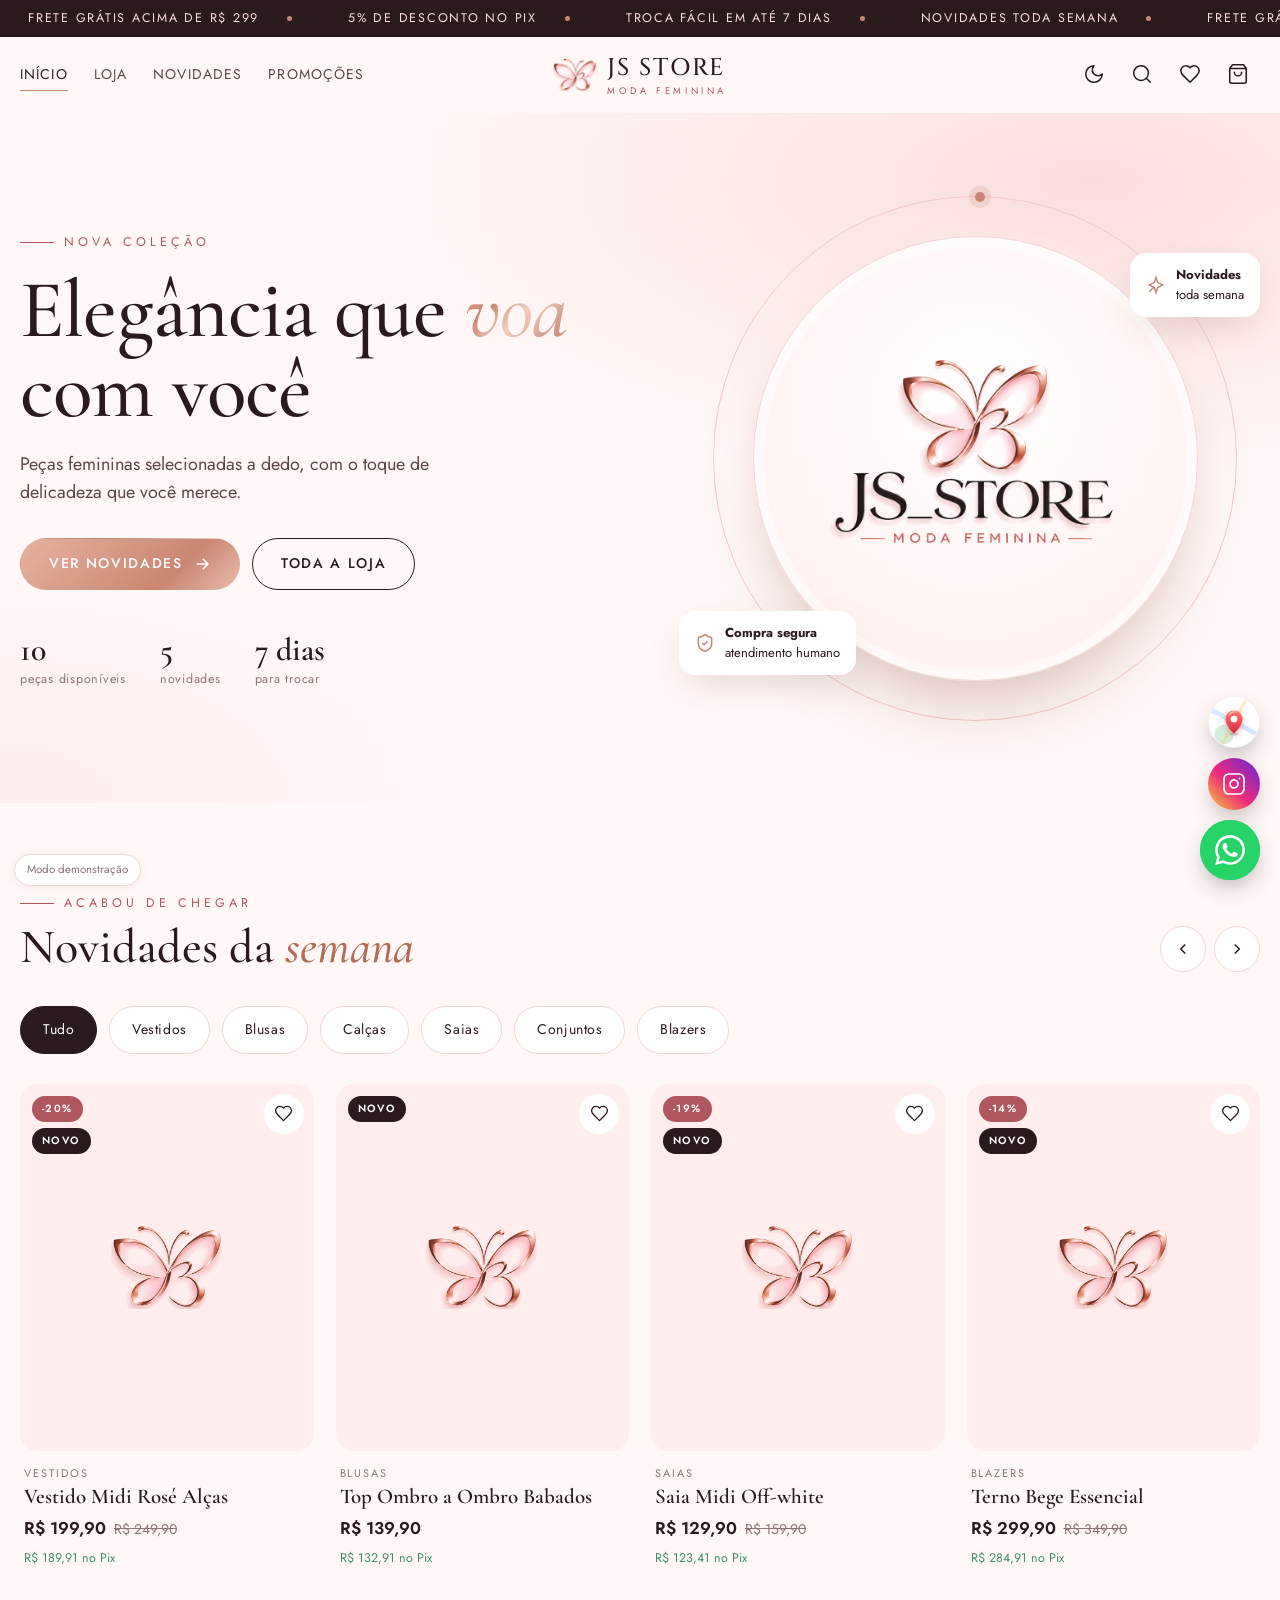
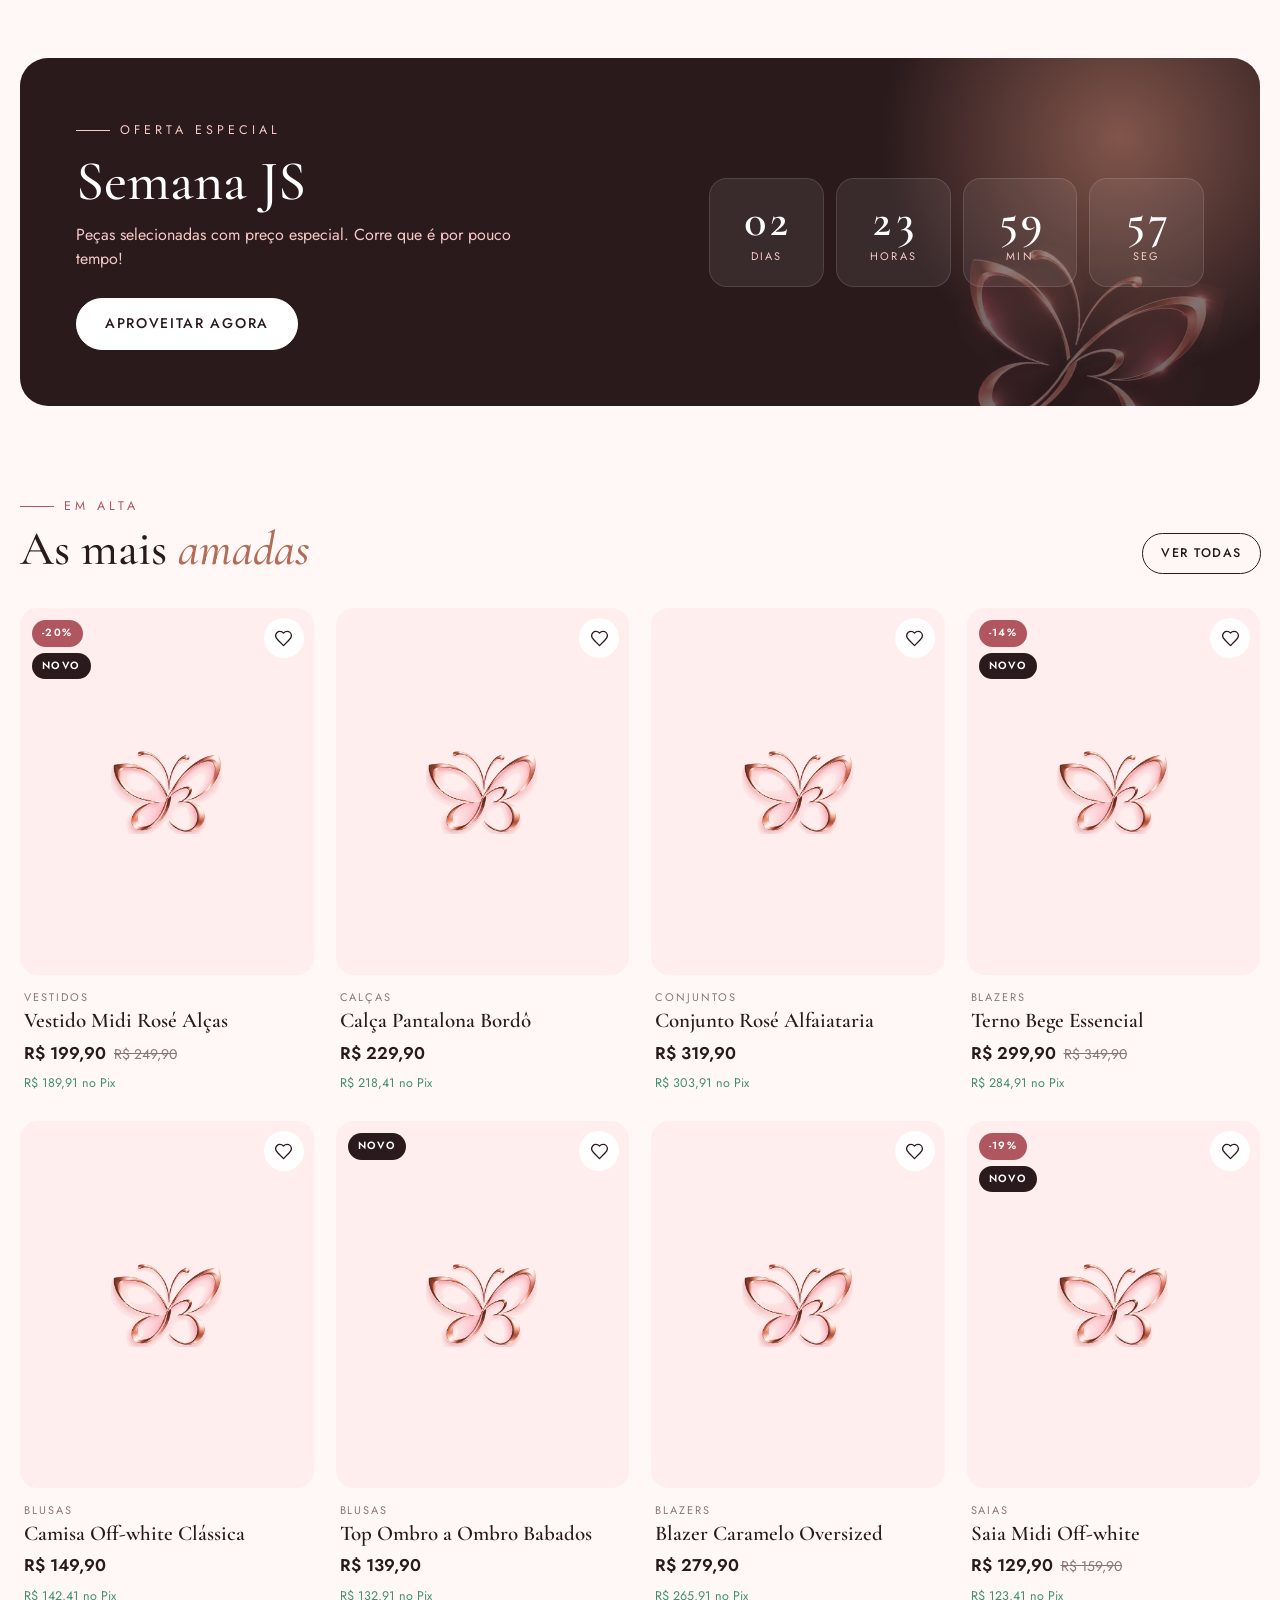
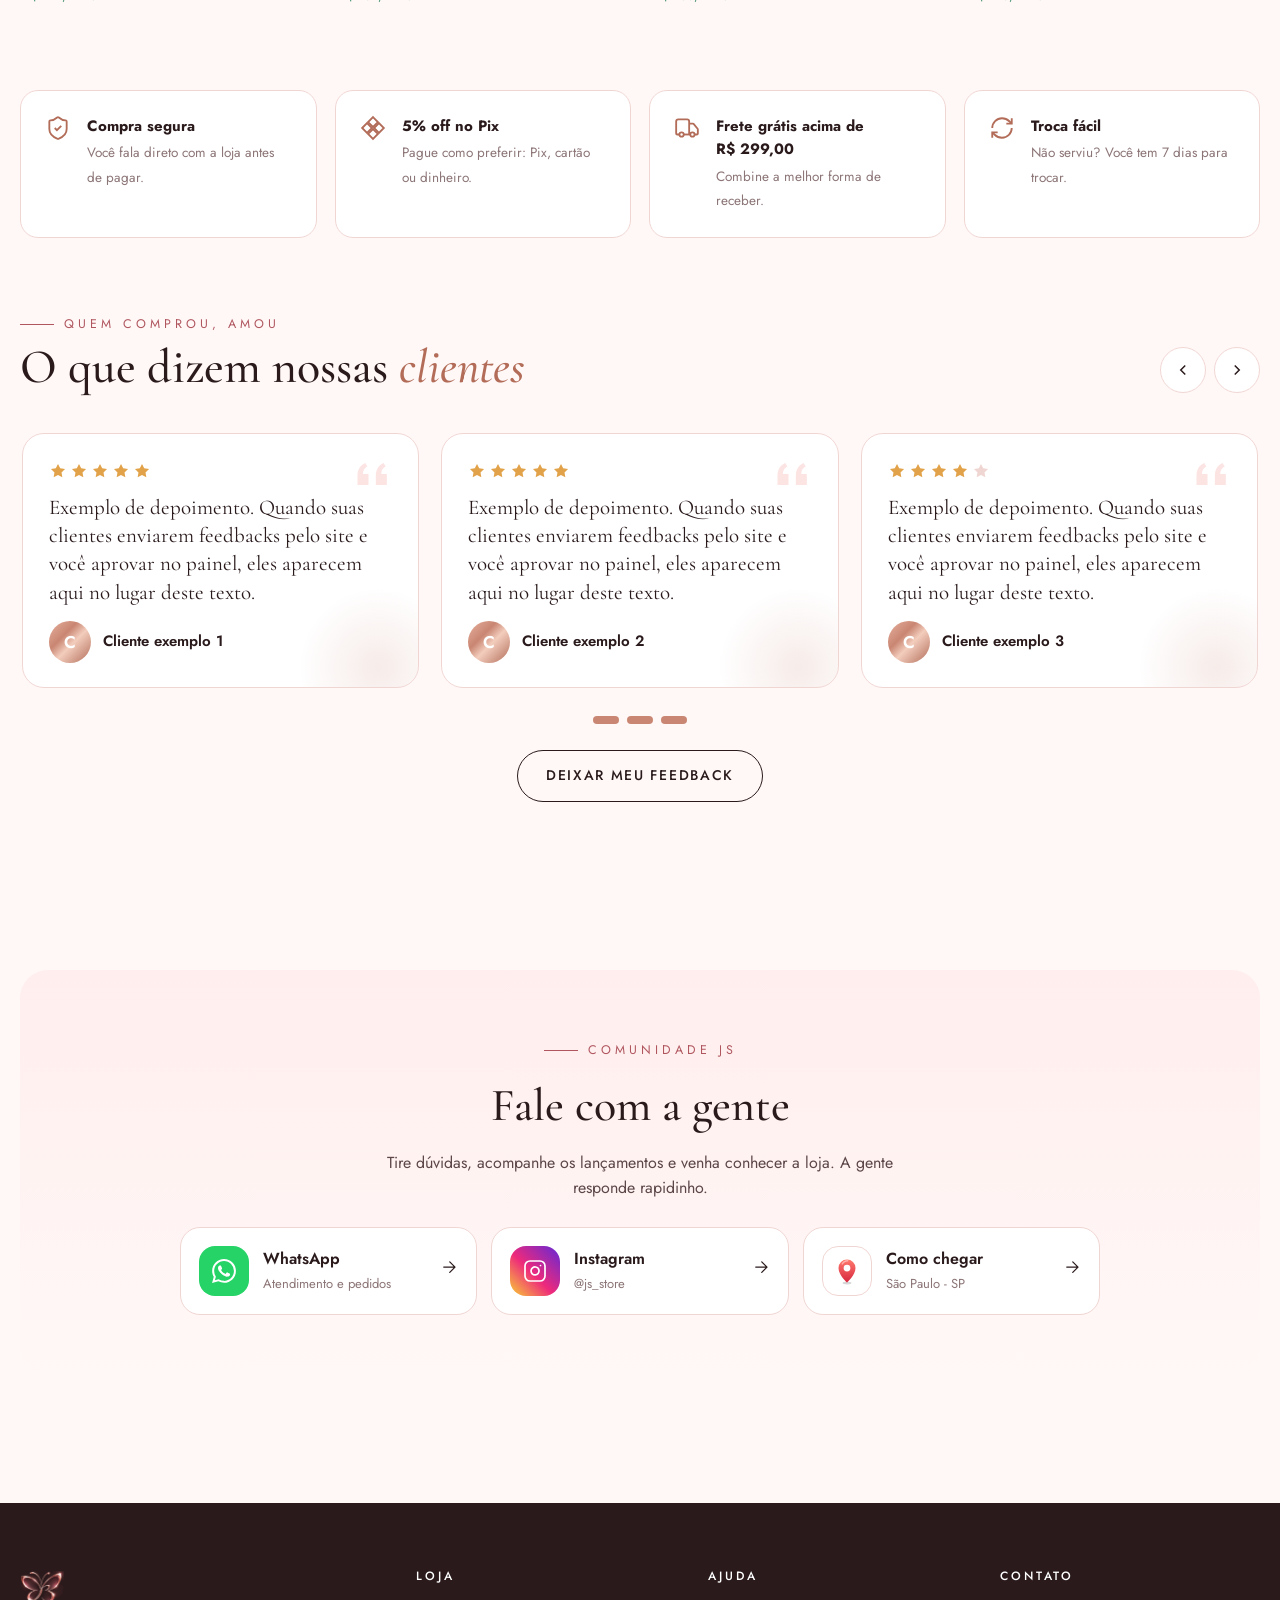
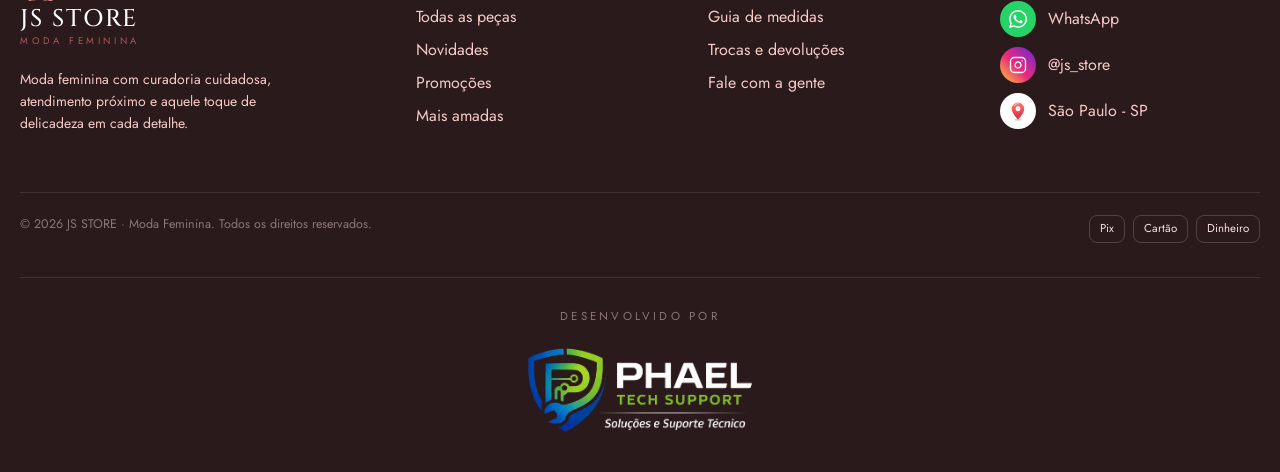
==== commit 929e2f34: "Topo com a logo da loja no círculo (clara/escura conforme o tema) - Substitui a foto do vestido pela" ====
--- a/index.html
+++ b/index.html
@@ -48,8 +48,10 @@
       </div>
       <div class="hero-art reveal" aria-hidden="true">
         <div class="halo"></div><div class="ring"></div><div class="ring r2"></div>
-        <div class="hero-photo"><img id="hero-img" alt="" fetchpriority="high"></div>
-        <img class="bfly logo-l" src="/assets/img/butterfly.webp" alt="" width="360" height="275"><img class="bfly logo-d" src="/assets/img/butterfly-dark.webp" alt="" width="360" height="275">
+        <div class="hero-logo">
+          <img class="logo-l" src="/assets/img/logo-full.webp" alt="JS STORE · Moda Feminina" width="820" height="608" fetchpriority="high">
+          <img class="logo-d" src="/assets/img/logo-full-dark.webp" alt="" width="820" height="546" fetchpriority="high">
+        </div>
         <div class="chip c1"><svg viewBox="0 0 24 24" fill="none" stroke="currentColor" stroke-width="1.8"><path d="M20 13c0 5-3.5 7.5-7.66 8.95a1 1 0 0 1-.67-.01C7.5 20.5 4 18 4 13V6a1 1 0 0 1 1-1c2 0 4.5-1.2 6.24-2.72a1.17 1.17 0 0 1 1.52 0C14.51 3.81 17 5 19 5a1 1 0 0 1 1 1z"/><path d="m9 12 2 2 4-4"/></svg><span><b>Compra segura</b><br>atendimento humano</span></div>
         <div class="chip c2"><svg viewBox="0 0 24 24" fill="none" stroke="currentColor" stroke-width="1.8"><path d="M9.94 14.06 4 20M12 3l1.9 5.8L20 12l-6.1 3.2L12 21l-1.9-5.8L4 12l6.1-3.2Z"/></svg><span><b>Novidades</b><br>toda semana</span></div>
       </div>
--- a/assets/css/style.css
+++ b/assets/css/style.css
@@ -865,3 +865,18 @@
 .mnav-search svg { position: absolute; left: 16px; top: 50%; translate: 0 -50%; width: 18px; height: 18px; color: var(--ink-3); pointer-events: none; }
 img.is-error { opacity: 0 !important; }
 .card-media:has(img.is-error), .main-img:has(img.is-error), .hero-photo:has(img.is-error) { animation: none; background: var(--blush-100) url("/assets/img/butterfly.webp") center / 38% no-repeat; }
+
+/* =============================================================
+   Topo: logo da loja dentro do círculo (clara/escura com o tema)
+   ============================================================= */
+.hero-logo { position: relative; z-index: 1; width: 78%; aspect-ratio: 1; border-radius: 50%; display: grid; place-items: center; background: radial-gradient(circle at 50% 38%, #fff 0%, #fff6f4 55%, var(--blush-100) 100%); border: 1px solid var(--line); box-shadow: 0 40px 80px -34px rgba(147, 83, 63, .45), inset 0 0 0 10px rgba(255, 255, 255, .55); animation: logoIn 1.1s var(--ease) both; }
+.hero-logo img { grid-area: 1 / 1; width: 76%; height: auto; animation: float 7s ease-in-out infinite; }
+@keyframes logoIn { from { opacity: 0; transform: scale(.94); } }
+:root[data-theme="dark"] .hero-logo { background: radial-gradient(circle at 50% 38%, #2c1c20 0%, #1d1316 60%, #140d0f 100%); border-color: rgba(201, 134, 114, .25); box-shadow: 0 40px 90px -30px rgba(0, 0, 0, .8), 0 0 60px -10px rgba(201, 134, 114, .18), inset 0 0 0 10px rgba(255, 255, 255, .02); }
+@media (prefers-color-scheme: dark) { :root:not([data-theme="light"]) .hero-logo { background: radial-gradient(circle at 50% 38%, #2c1c20 0%, #1d1316 60%, #140d0f 100%); border-color: rgba(201, 134, 114, .25); box-shadow: 0 40px 90px -30px rgba(0, 0, 0, .8), 0 0 60px -10px rgba(201, 134, 114, .18), inset 0 0 0 10px rgba(255, 255, 255, .02); } }
+@media (max-width: 860px) { .hero-logo { width: 84%; } }
+@media (prefers-reduced-motion: reduce) { .hero-logo, .hero-logo img { animation: none; } }
+@media (max-width: 860px) {
+  .hero-art .chip.c1 { bottom: -1%; left: 0; }
+  .hero-art .chip.c2 { top: 6%; right: -2%; }
+}
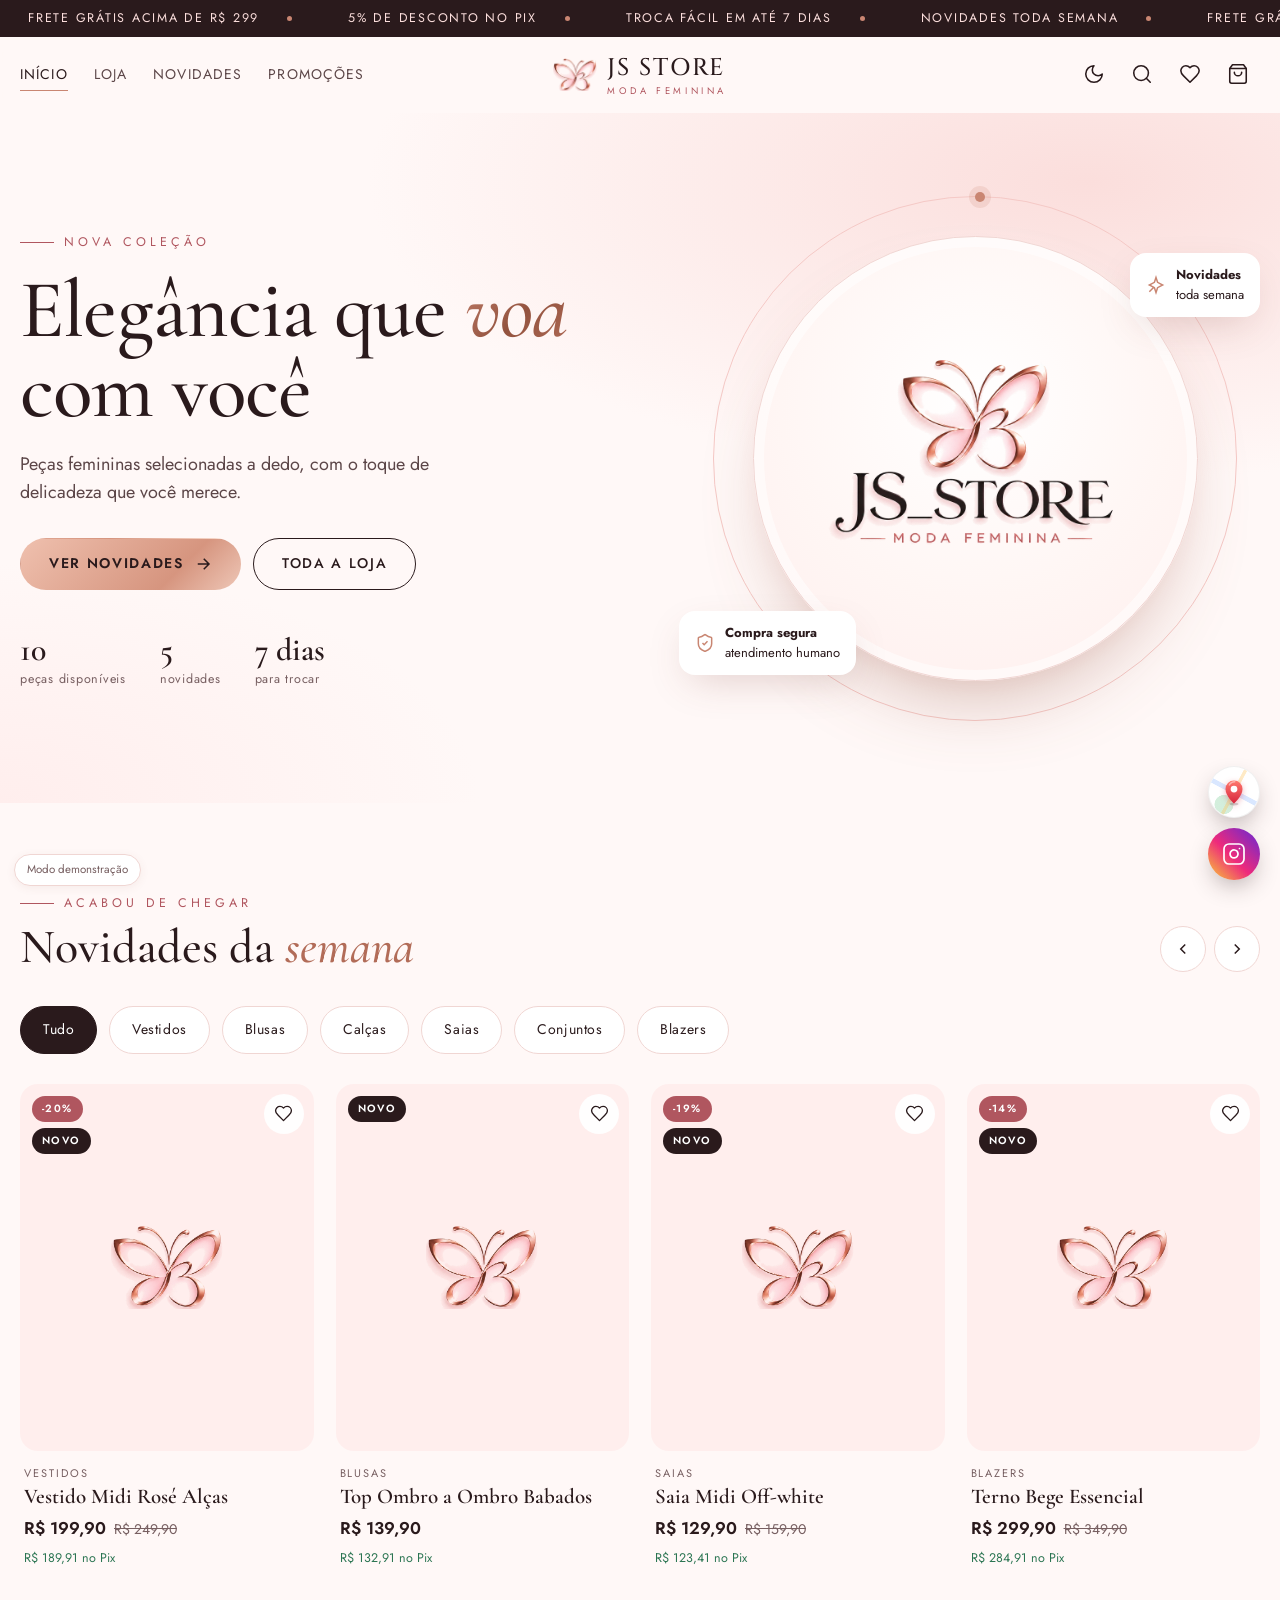
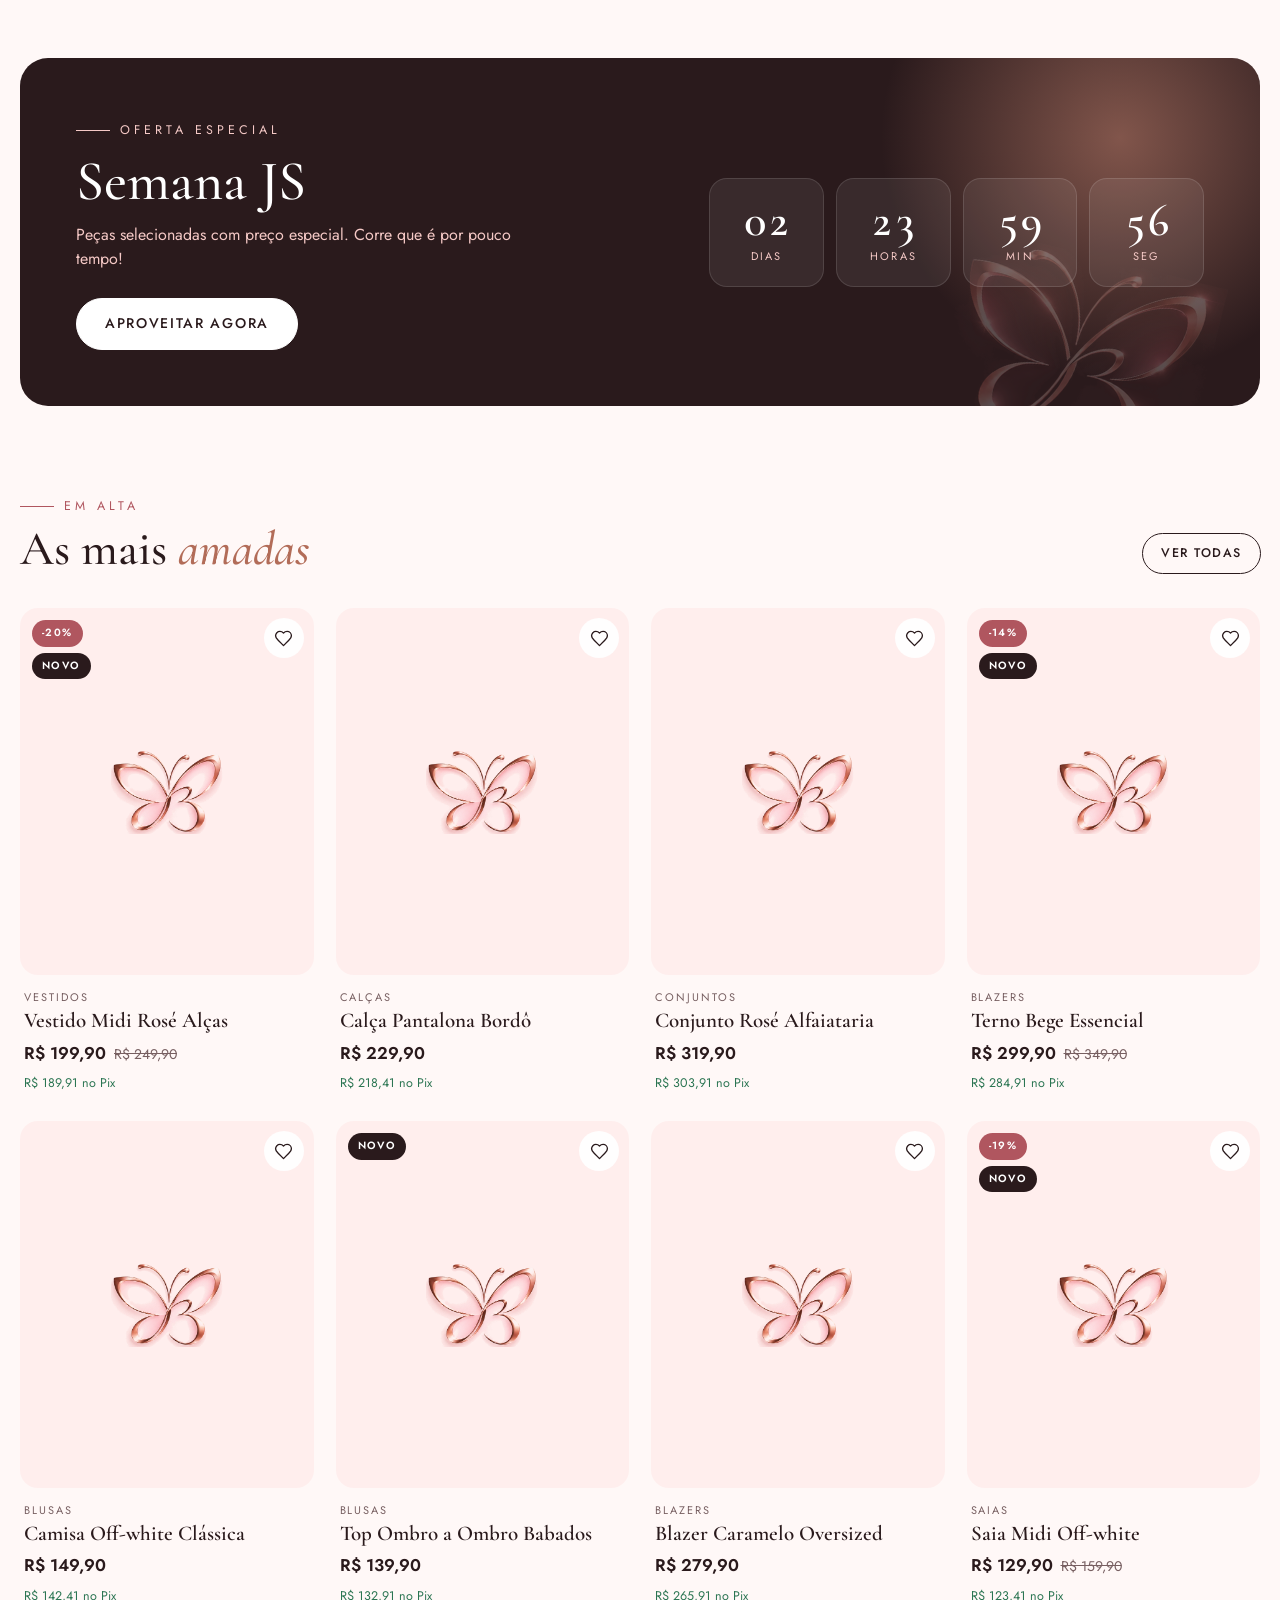
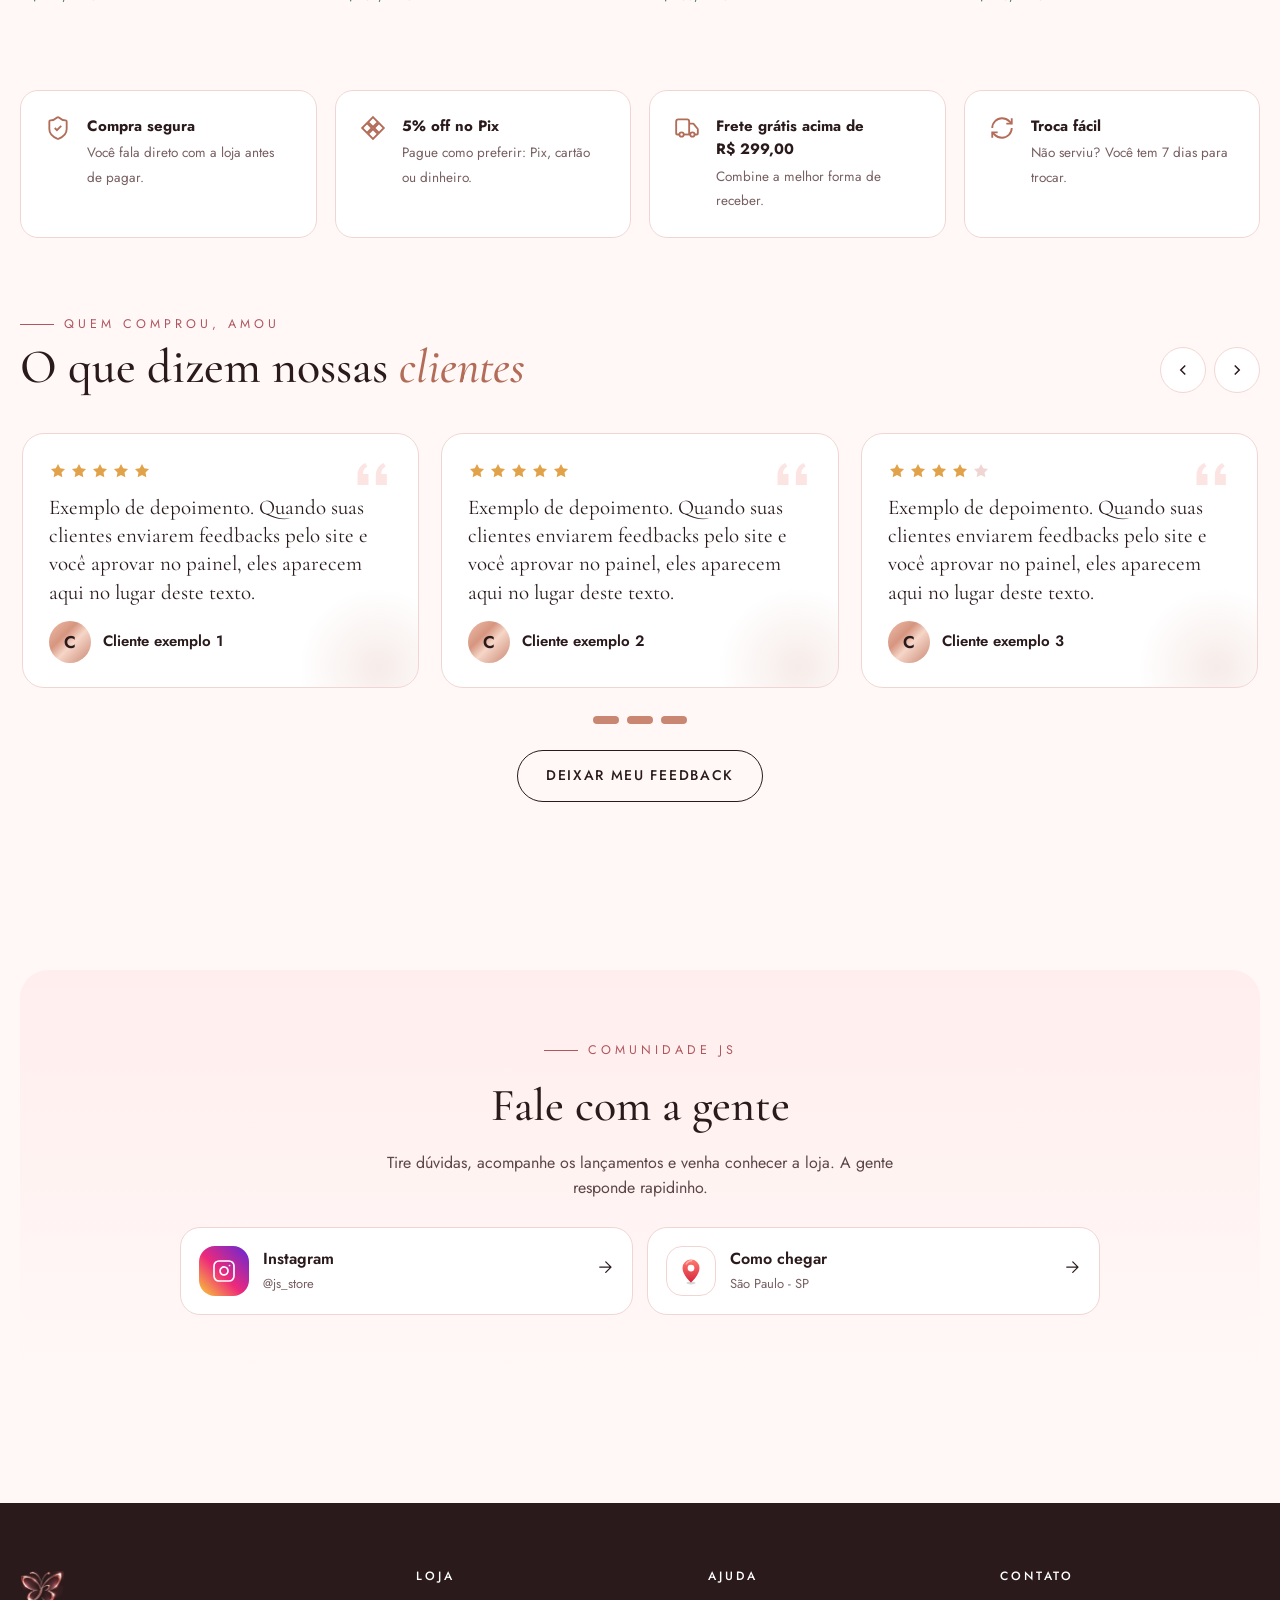
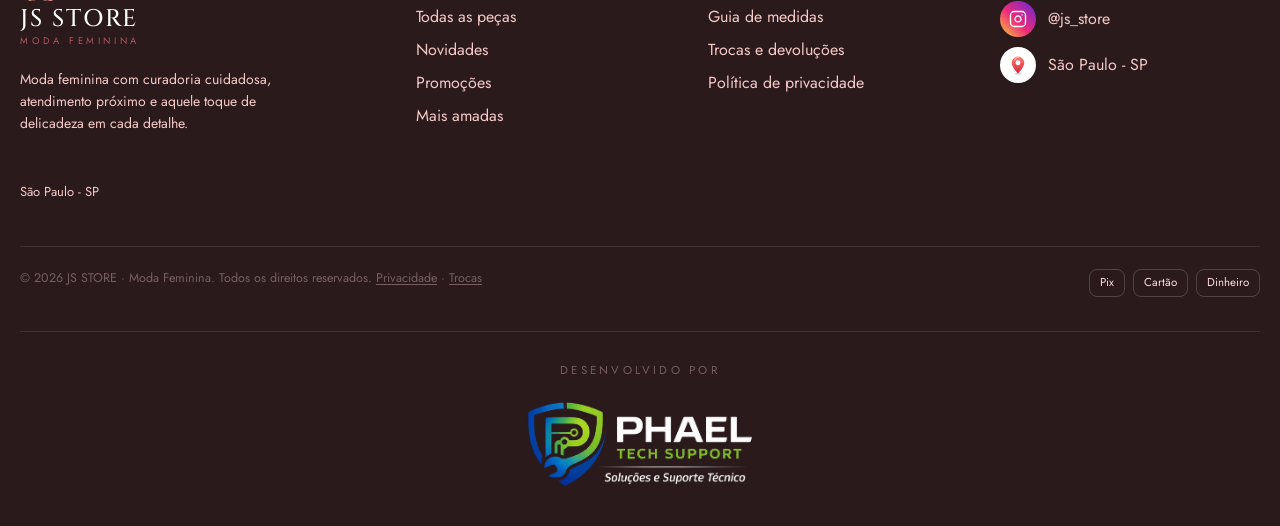
==== commit f20d68d1: "Pacote de melhorias da análise: WhatsApp travado, contraste, imagens, SEO, foco e páginas legais - R" ====
--- a/index.html
+++ b/index.html
@@ -49,8 +49,7 @@
       <div class="hero-art reveal" aria-hidden="true">
         <div class="halo"></div><div class="ring"></div><div class="ring r2"></div>
         <div class="hero-logo">
-          <img class="logo-l" src="/assets/img/logo-full.webp" alt="JS STORE · Moda Feminina" width="820" height="608" fetchpriority="high">
-          <img class="logo-d" src="/assets/img/logo-full-dark.webp" alt="" width="820" height="546" fetchpriority="high">
+          <img class="theme-img" data-light="/assets/img/logo-full.webp" data-dark="/assets/img/logo-full-dark.webp" alt="JS STORE · Moda Feminina" width="820" height="608" fetchpriority="high">
         </div>
         <div class="chip c1"><svg viewBox="0 0 24 24" fill="none" stroke="currentColor" stroke-width="1.8"><path d="M20 13c0 5-3.5 7.5-7.66 8.95a1 1 0 0 1-.67-.01C7.5 20.5 4 18 4 13V6a1 1 0 0 1 1-1c2 0 4.5-1.2 6.24-2.72a1.17 1.17 0 0 1 1.52 0C14.51 3.81 17 5 19 5a1 1 0 0 1 1 1z"/><path d="m9 12 2 2 4-4"/></svg><span><b>Compra segura</b><br>atendimento humano</span></div>
         <div class="chip c2"><svg viewBox="0 0 24 24" fill="none" stroke="currentColor" stroke-width="1.8"><path d="M9.94 14.06 4 20M12 3l1.9 5.8L20 12l-6.1 3.2L12 21l-1.9-5.8L4 12l6.1-3.2Z"/></svg><span><b>Novidades</b><br>toda semana</span></div>
@@ -73,7 +72,7 @@
   <!-- PROMO COM CONTAGEM -->
   <section class="wrap" id="promo-wrap">
     <div class="promo reveal">
-      <img class="bfly-bg logo-l" src="/assets/img/butterfly.webp" alt="" aria-hidden="true"><img class="bfly-bg logo-d" src="/assets/img/butterfly-dark.webp" alt="" aria-hidden="true">
+      <img class="bfly-bg" src="/assets/img/butterfly-dark.webp" loading="lazy" alt="" aria-hidden="true">
       <div>
         <span class="eyebrow">Oferta especial</span>
         <h2 id="promo-title">Semana JS</h2>
@@ -146,5 +145,6 @@
 
 <div id="site-footer"></div>
 <script type="module" src="/assets/js/home.js"></script>
+<script>(function(){var d=document.documentElement.dataset.theme||(matchMedia("(prefers-color-scheme: dark)").matches?"dark":"light");document.querySelectorAll("img[data-light]").forEach(function(i){i.src=d==="dark"?i.dataset.dark:i.dataset.light})})()</script>
 </body>
 </html>
--- a/assets/css/style.css
+++ b/assets/css/style.css
@@ -13,12 +13,13 @@
   --wine: #b0565f;          /* "MODA FEMININA" */
   --ink: #2a1a1c;           /* letras da logo */
   --ink-2: #5c4648;
-  --ink-3: #8c7577;
+  --ink-3: #775f61;         /* contraste 5,6:1 no fundo claro */
   --line: #f0d6d3;
   --white: #fff;
-  --ok: #3f8f6b;
-  --warn: #c7822c;
-  --gold-grad: linear-gradient(135deg, #e7b29f 0%, #c98672 35%, #f3cdbd 55%, #b26c58 100%);
+  --ok: #2b7552;            /* 5,3:1 */
+  --warn: #9a5d12;          /* 5,1:1 */
+  --gold-grad: linear-gradient(135deg, #efc0ae 0%, #d6957f 35%, #f6d6c8 55%, #c98672 100%);
+  --on-gold: #2a1a1c;       /* texto escuro sobre o dourado: 5,6:1 ou mais */
   --shadow-sm: 0 2px 10px rgba(122, 64, 54, .07);
   --shadow: 0 14px 40px -12px rgba(122, 64, 54, .25);
   --radius: 18px;
@@ -106,7 +107,7 @@
 .btn:hover { transform: translateY(-2px); box-shadow: var(--shadow); }
 .btn:active { transform: translateY(0) scale(.98); }
 .btn svg { width: 18px; height: 18px; }
-.btn-gold { --bg: var(--rose); --fg: #fff; background: var(--gold-grad); background-size: 200% 200%; border-color: transparent; animation: shine 6s ease infinite; }
+.btn-gold { --bg: var(--rose); --fg: var(--on-gold); font-weight: 600; background: var(--gold-grad); background-size: 200% 200%; border-color: transparent; animation: shine 6s ease infinite; }
 @keyframes shine { 50% { background-position: 100% 100%; } }
 .btn-ghost { --bg: transparent; --fg: var(--text); border-color: var(--text); }
 .btn-ghost:hover { background: var(--contrast); border-color: var(--contrast); color: var(--on-contrast); }
@@ -642,7 +643,7 @@
 .fb-item figcaption { display: flex; align-items: center; gap: 12px; }
 .fb-item figcaption b { display: block; font-weight: 600; font-size: 15px; }
 .fb-item figcaption small { color: var(--ink-3); font-size: 13px; }
-.fb-av { width: 42px; height: 42px; border-radius: 50%; display: grid; place-items: center; background: var(--gold-grad); color: #fff; font-weight: 600; font-size: 17px; flex: 0 0 auto; }
+.fb-av { width: 42px; height: 42px; border-radius: 50%; display: grid; place-items: center; background: var(--gold-grad); color: var(--on-gold); font-weight: 600; font-size: 17px; flex: 0 0 auto; }
 .stars { display: inline-flex; gap: 3px; }
 .stars svg { width: 18px; height: 18px; fill: var(--line); }
 .stars svg.on { fill: #e2a24a; }
@@ -880,3 +881,23 @@
   .hero-art .chip.c1 { bottom: -1%; left: 0; }
   .hero-art .chip.c2 { top: 6%; right: -2%; }
 }
+/* "voa" do título: dourado mais fechado para continuar legível */
+.hero h1 em { background-image: linear-gradient(135deg, #c98672 0%, #93533f 55%, #b26c58 100%); }
+:root[data-theme="dark"] .hero h1 em { background-image: linear-gradient(135deg, #f3cdbd 0%, #d6957f 55%, #efc0ae 100%); }
+@media (prefers-color-scheme: dark) { :root:not([data-theme="light"]) .hero h1 em { background-image: linear-gradient(135deg, #f3cdbd 0%, #d6957f 55%, #efc0ae 100%); } }
+.footer .company { max-width: none; margin: 34px 0 0; font-size: 13px; color: var(--blush-300); }
+.footer .company a, .footer-bottom a { display: inline; padding: 0; color: inherit; text-decoration: underline; text-underline-offset: 2px; }
+
+/* páginas legais */
+.legal-doc { max-width: 760px; margin: 0 auto; padding: 10px 0 70px; }
+.legal-doc h1 { font-family: var(--display); font-weight: 500; font-size: clamp(36px, 6vw, 54px); line-height: 1.05; margin: 10px 0 14px; }
+.legal-doc .lead { font-size: 18px; color: var(--ink-2); margin: 0 0 30px; }
+.legal-doc h2 { font-family: var(--display); font-weight: 600; font-size: 26px; margin: 34px 0 10px; }
+.legal-doc p, .legal-doc li { color: var(--ink-2); line-height: 1.7; }
+.legal-doc ul, .legal-doc ol { padding-left: 22px; }
+.legal-doc li { margin-bottom: 6px; }
+.legal-doc .small { font-size: 13.5px; margin-top: 30px; }
+.legal-contact { margin-top: 30px; padding: 22px; border-radius: 20px; background: var(--blush-100); }
+.legal-contact:empty { display: none; }
+.legal-contact h2 { margin-top: 0; }
+.row-btns { display: flex; gap: 10px; flex-wrap: wrap; }
